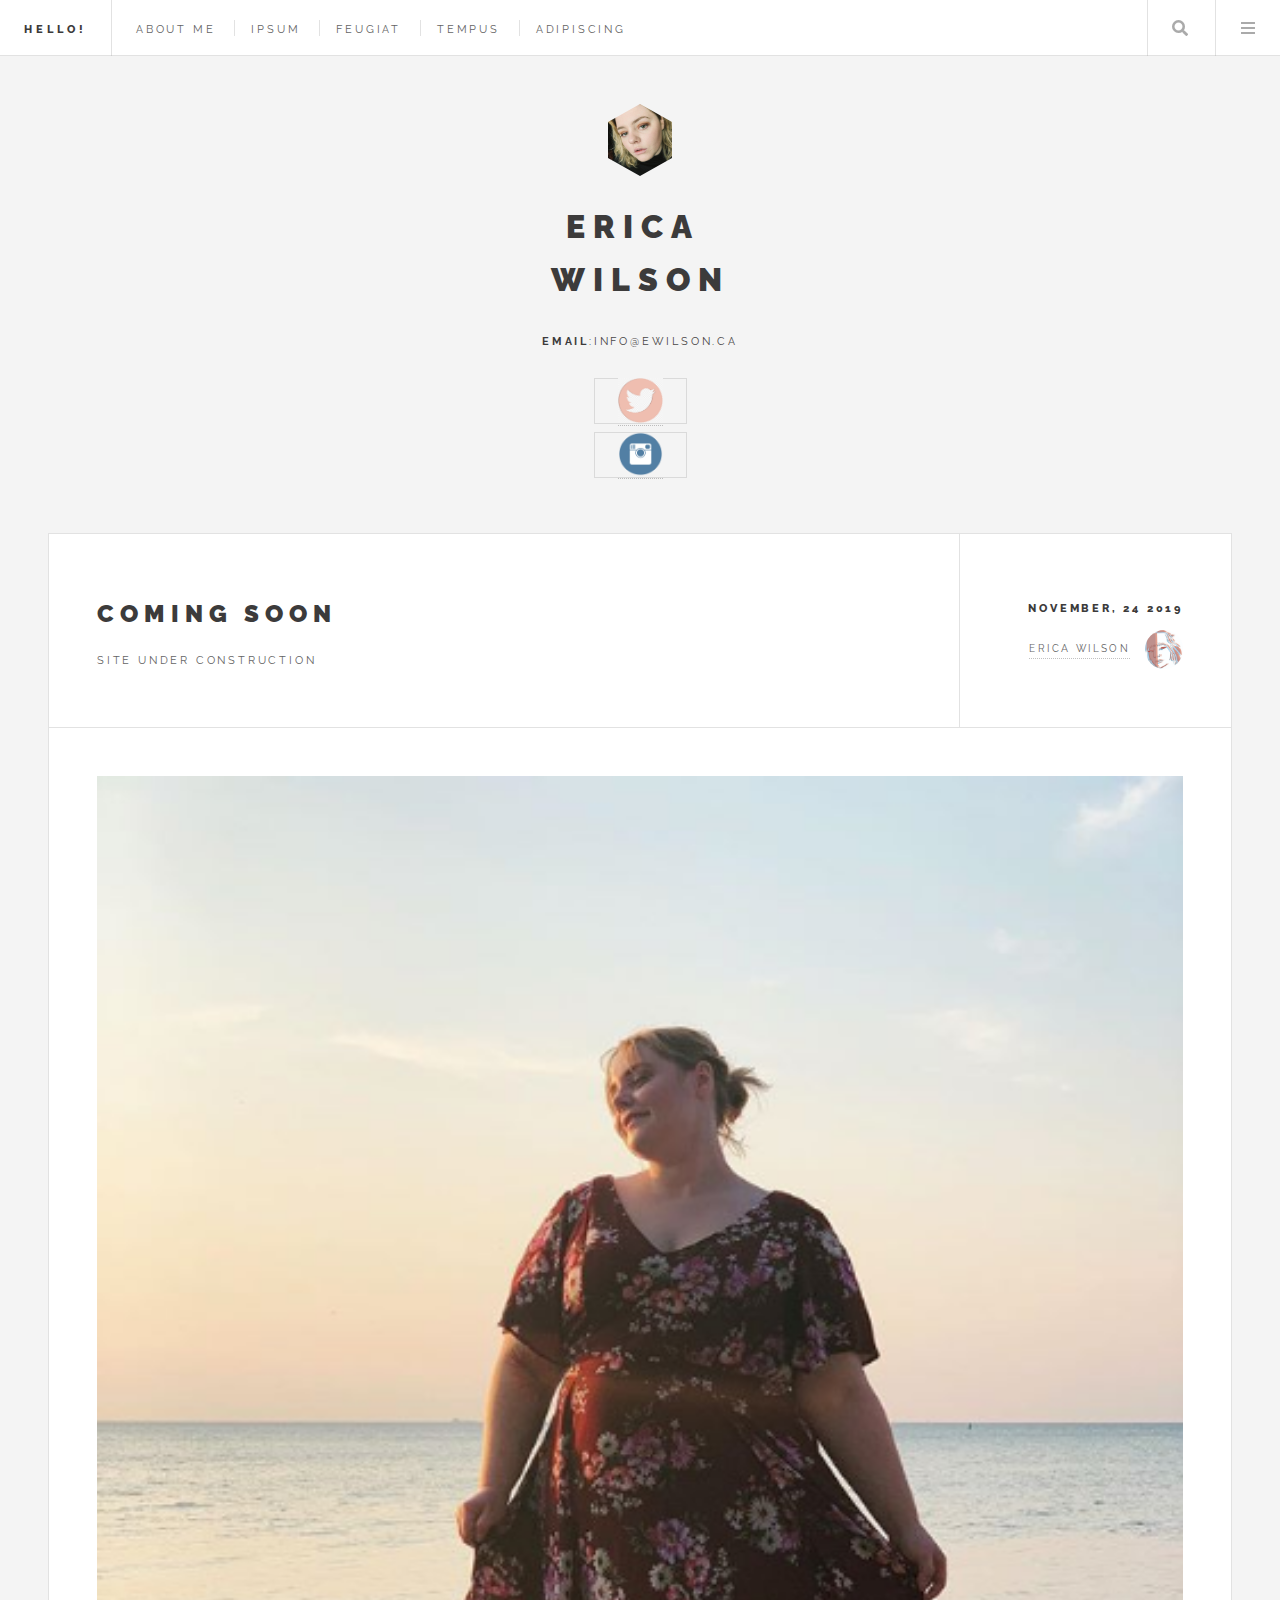
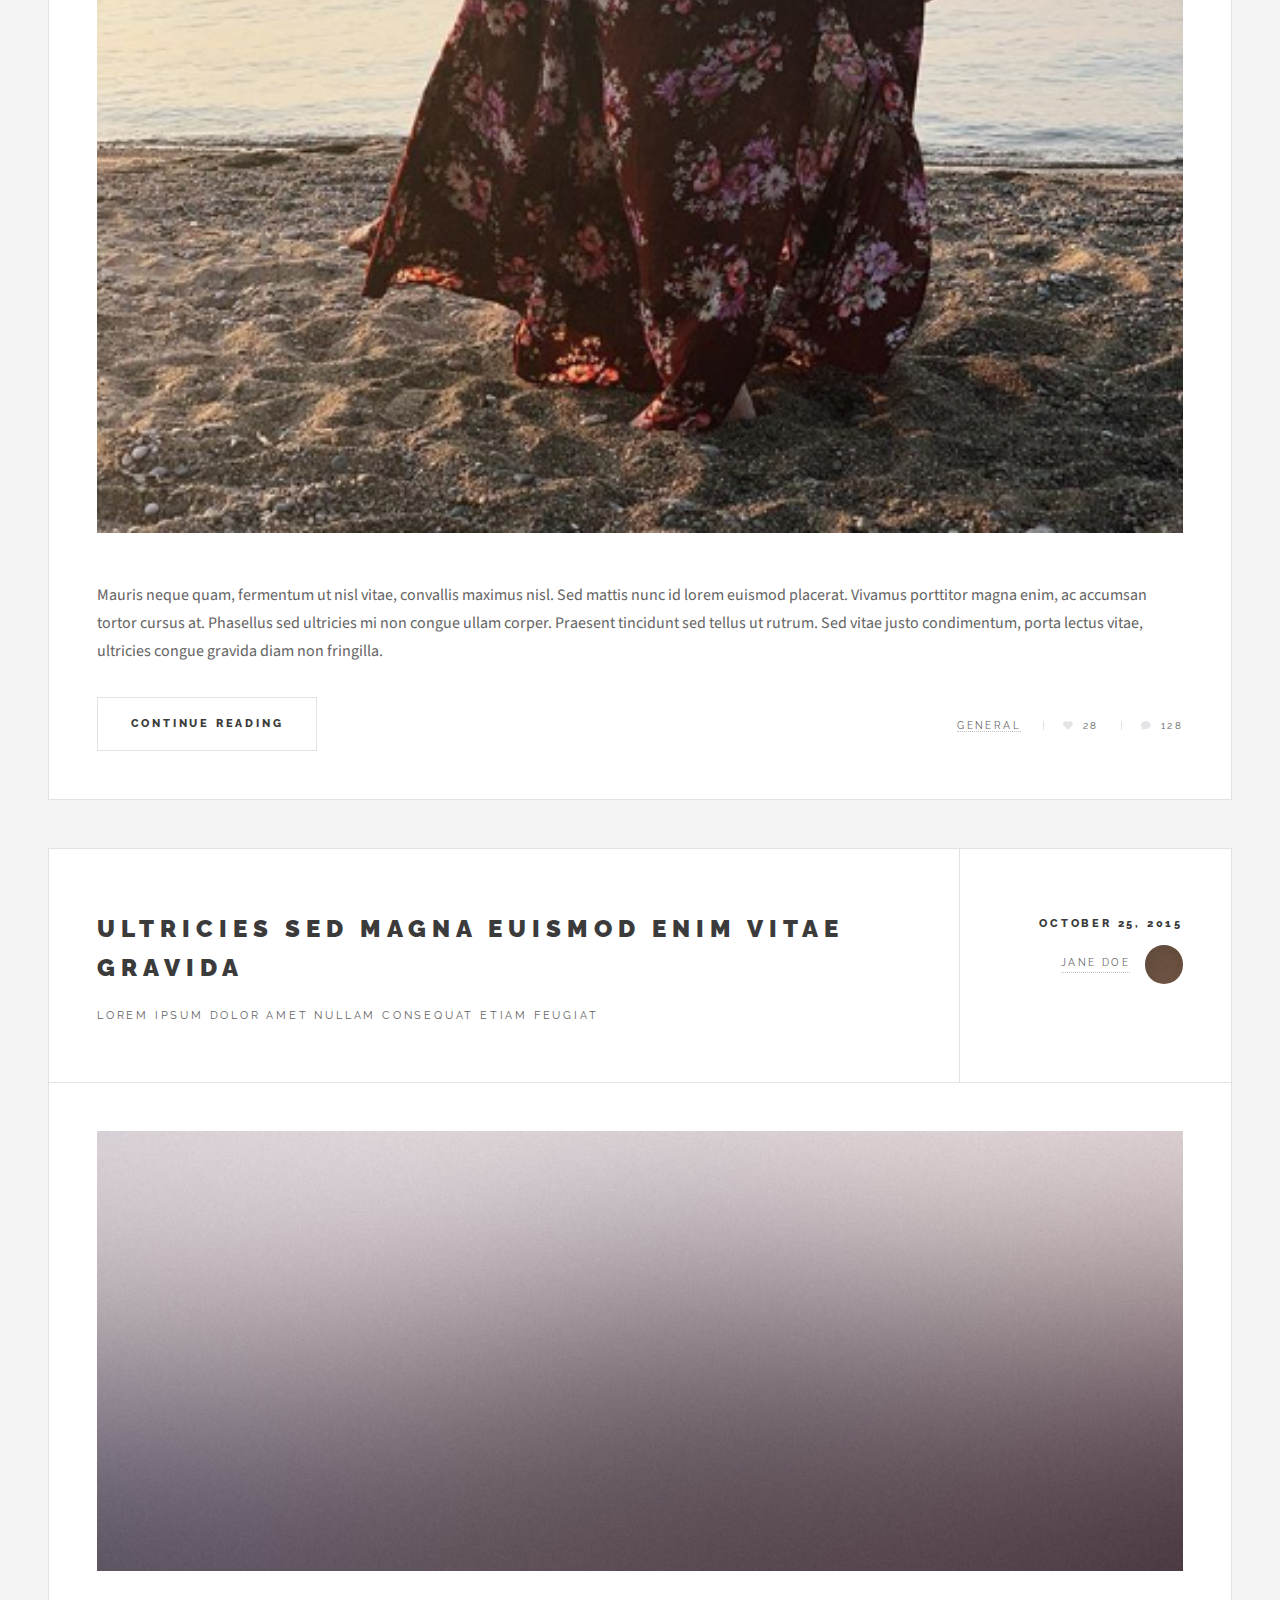
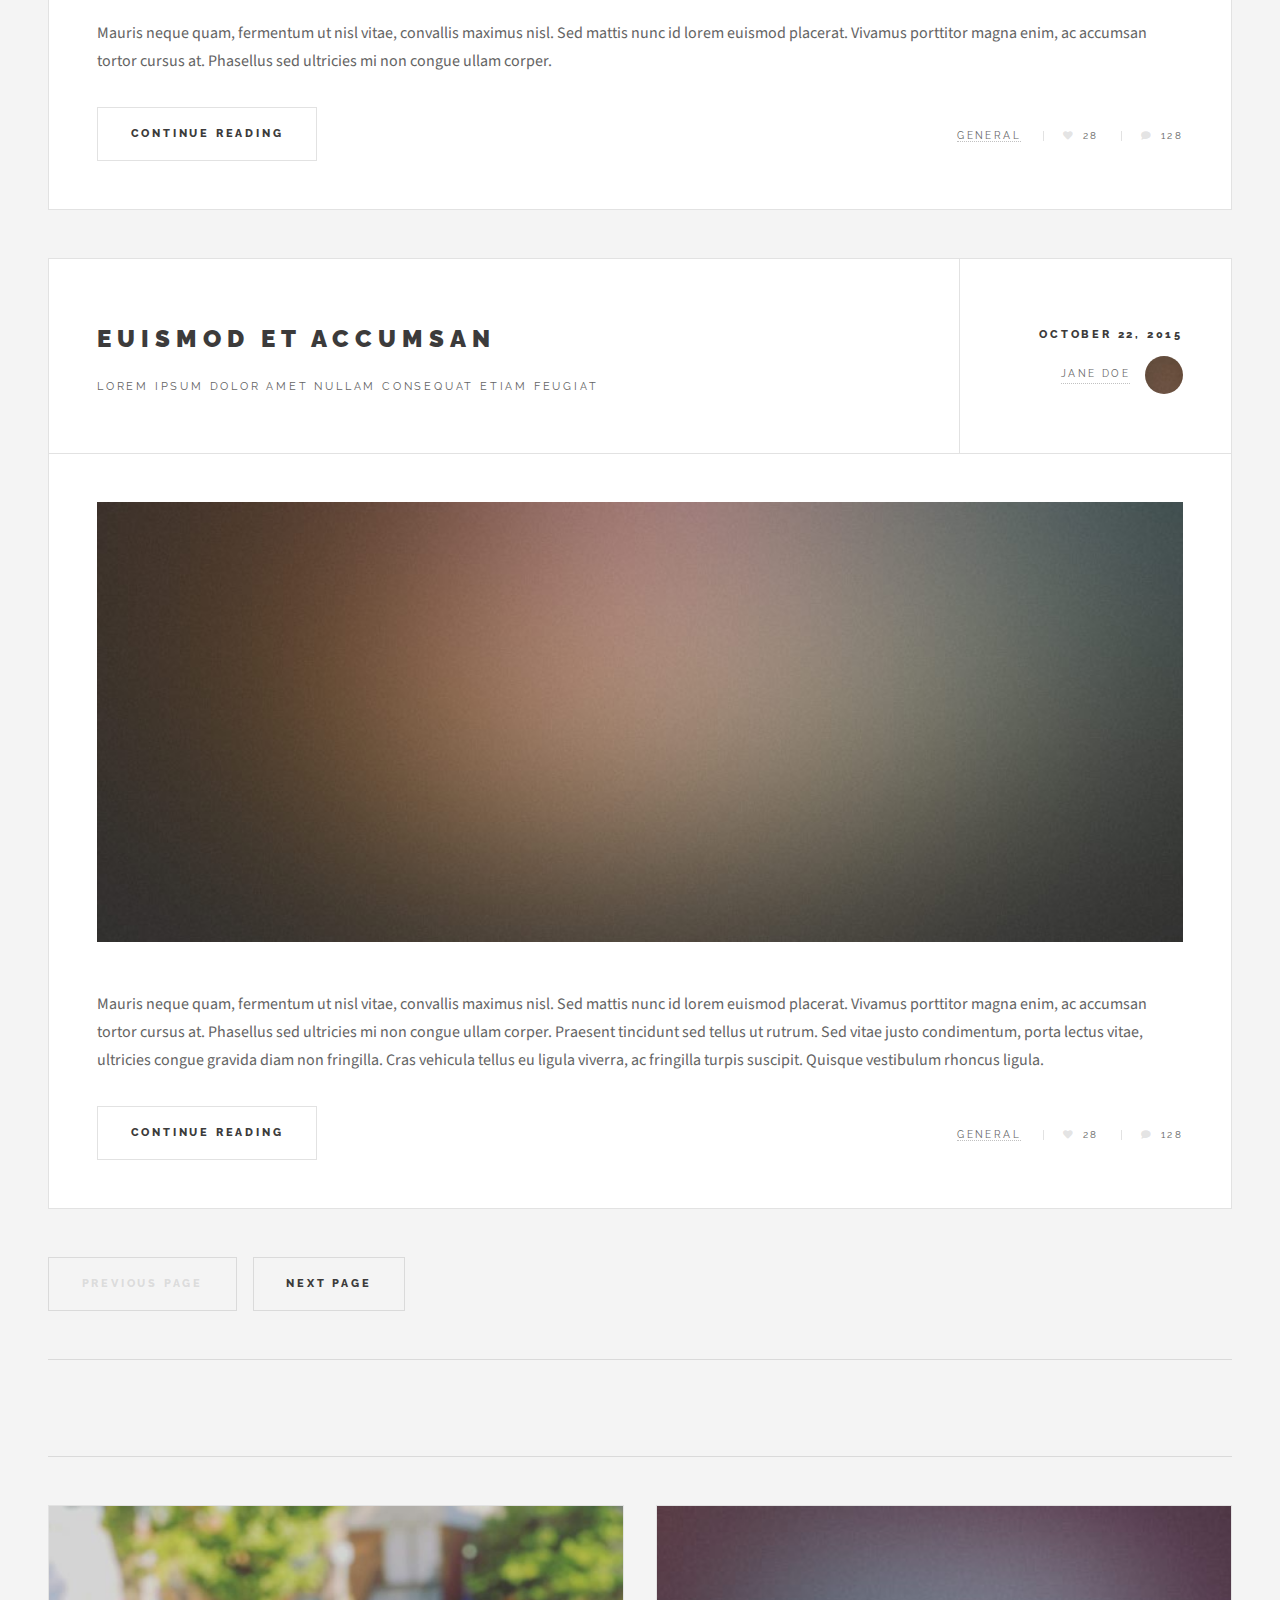
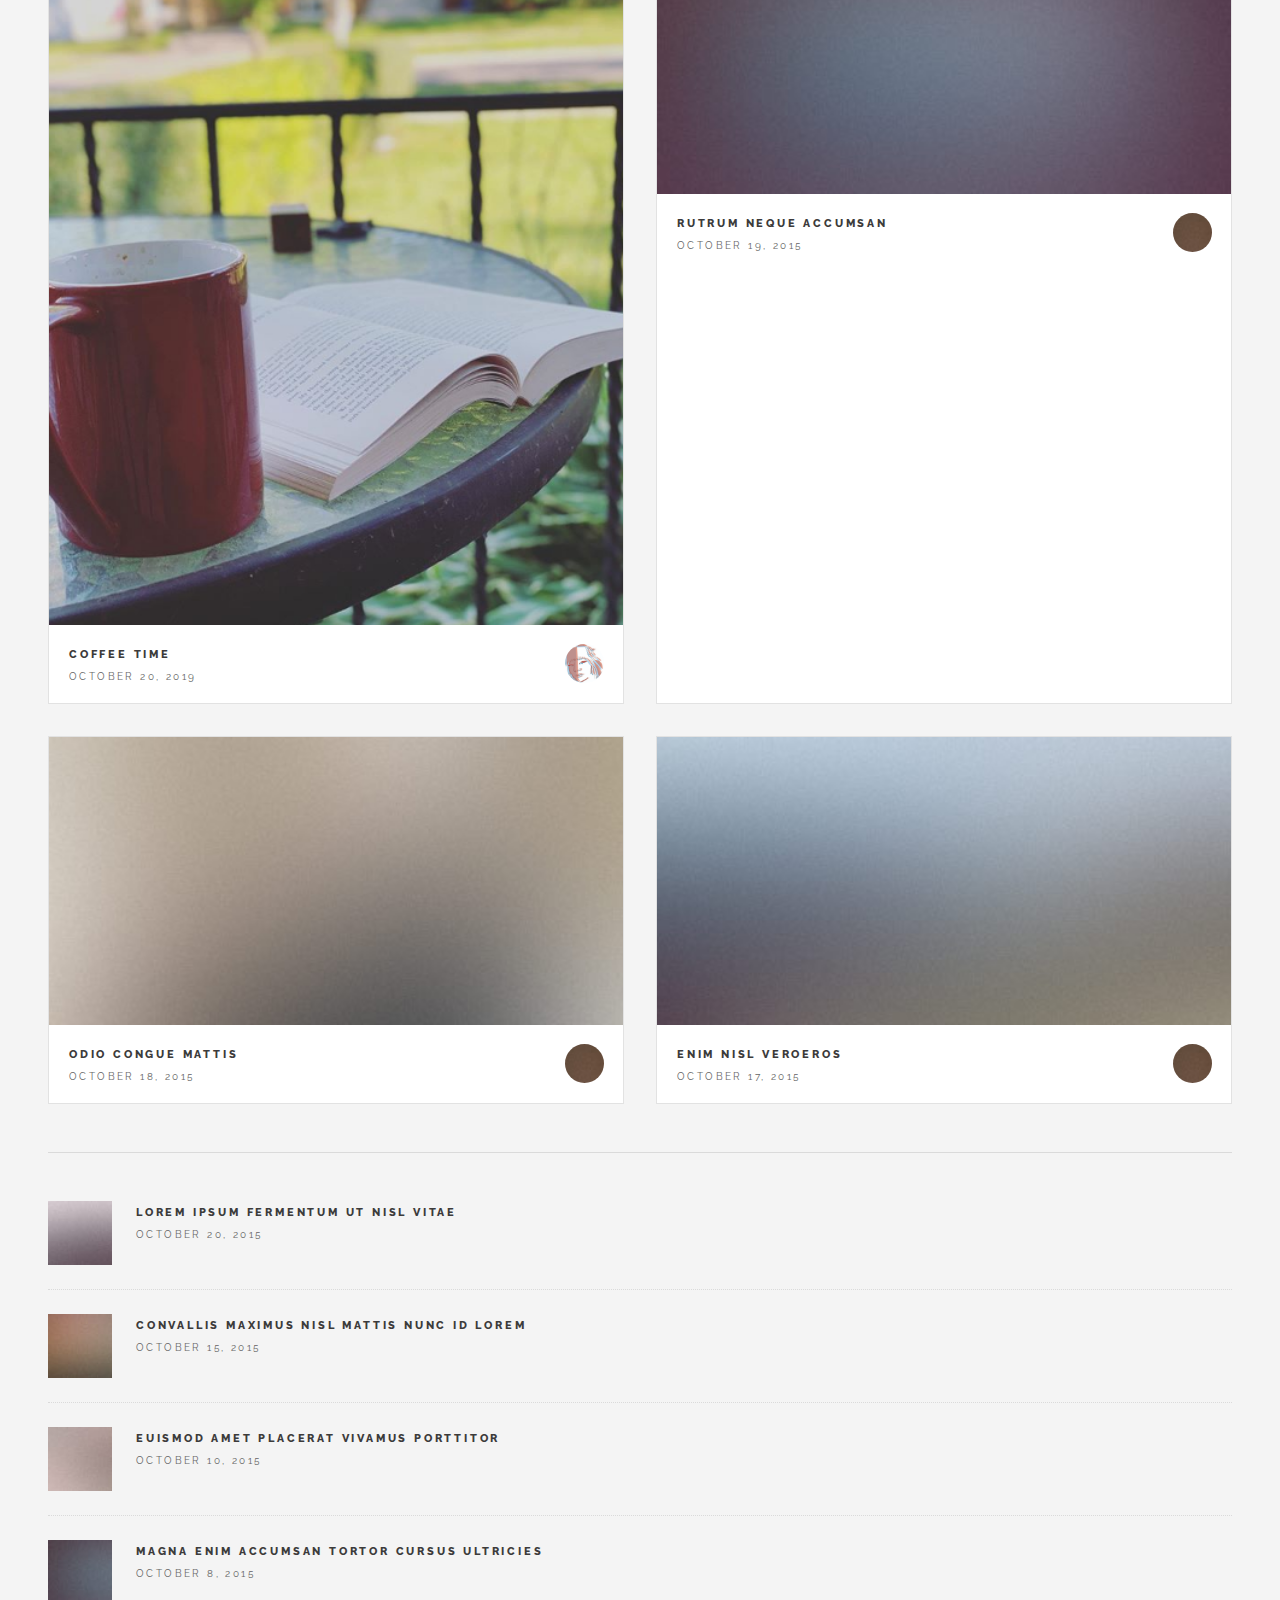
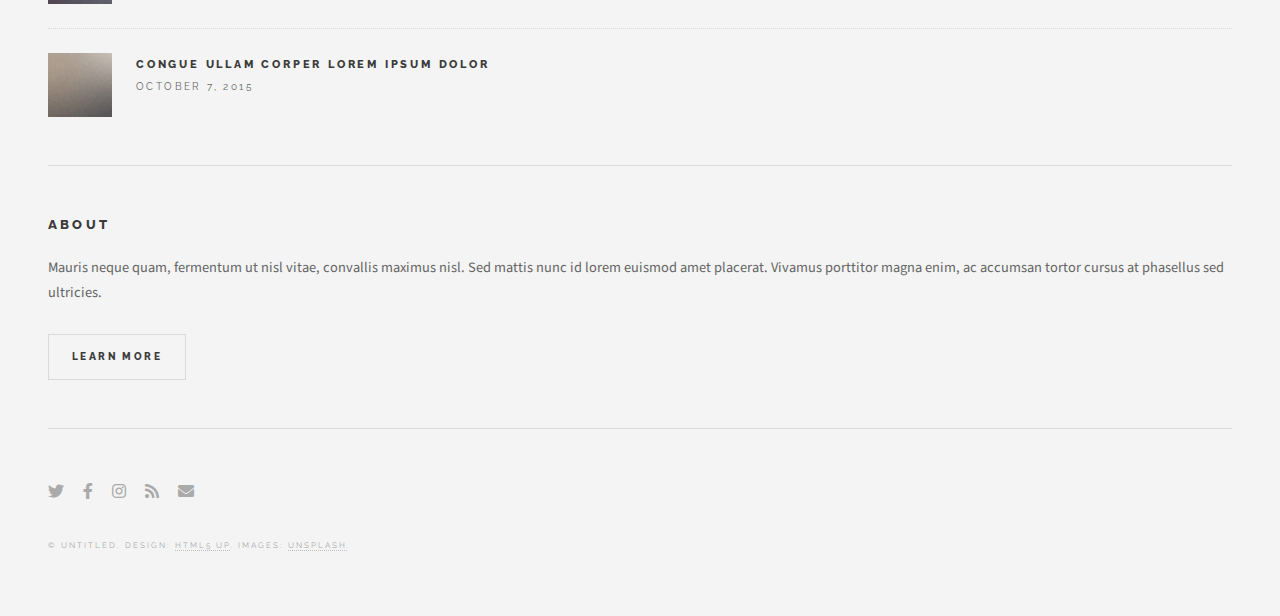
==== index.html @ a4041109 "newpage" ====
<!DOCTYPE HTML>
<!--
	Future Imperfect by HTML5 UP
	html5up.net | @ajlkn
	Free for personal and commercial use under the CCA 3.0 license (html5up.net/license)
-->
<html>
	<head>
		<title>Just a spooky nerd with a love of makeup</title>
		<meta charset="utf-8" />
		<meta name="viewport" content="width=device-width, initial-scale=1, user-scalable=no" />
		<link rel="stylesheet" href="assets/css/main.css" />
		<style type="text/css">
		h1,h2,h3,h4,h5,h6 {
    font-family: Raleway, Helvetica, sans-serif;
}
        </style>
    </head>
	<body class="is-preload">

		<!-- Wrapper -->
	<div id="wrapper">

				<!-- Header -->
			  <header id="header">
				<h1><a href="index.html">Hello!</a></h1>
						<nav class="links">
							<ul>
								<li><a href="About.html">About Me</a></li>
								<li><a href="#">Ipsum</a></li>
								<li><a href="#">Feugiat</a></li>
								<li><a href="#">Tempus</a></li>
								<li><a href="#">Adipiscing</a></li>
							</ul>
						</nav>
						<nav class="main">
							<ul>
								<li class="search">
									<a class="fa-search" href="#search">Search</a>
									<form id="search" method="get" action="#">
										<input type="text" name="query" placeholder="Search" />
									</form>
								</li>
								<li class="menu">
									<a class="fa-bars" href="#menu">Menu</a>
								</li>
							</ul>
						</nav>
	  </header>

				<!-- Menu -->
					<section id="menu">

						<!-- Search -->
							<section>
								<form class="search" method="get" action="#">
									<input type="text" name="query" placeholder="Search" />
								</form>
							</section>

						<!-- Links -->
							<section>
								<ul class="links">
									<li>
										<a href="#">
											<h3>Lorem ipsum</h3>
											<p>Feugiat tempus veroeros dolor</p>
										</a>
									</li>
									<li>
										<a href="#">
											<h3>Dolor sit amet</h3>
											<p>Sed vitae justo condimentum</p>
										</a>
									</li>
									<li>
										<a href="#">
											<h3>Feugiat veroeros</h3>
											<p>Phasellus sed ultricies mi congue</p>
										</a>
									</li>
									<li>
										<a href="#">
											<h3>Etiam sed consequat</h3>
											<p>Porta lectus amet ultricies</p>
										</a>
									</li>
								</ul>
							</section>

						<!-- Actions -->
							<section>
								<ul class="actions stacked">
									<li><a href="#" class="button large fit">Log In</a></li>
								</ul>
							</section>

					</section>

				<!-- Main -->
	  <div id="main">

						<!-- Post -->
							<article class="post">
								<header>
									<div class="title">
										<h2><a href="single.html">Coming Soon</a></h2>
										<p>Site under construction</p>
									</div>
									<div class="meta">
										<time class="published" datetime="2019-11-24">November, 24 2019</time>
										<a href="#" class="author"><span class="name">Erica Wilson</span><img src="images/3DMe.jpg" alt="" /></a>
									</div>
								</header>
								<a href="single.html" class="image featured"><img src="images/Annotation 2019-11-24 092145.png" alt="" /></a>
								<p>Mauris neque quam, fermentum ut nisl vitae, convallis maximus nisl. Sed mattis nunc id lorem euismod placerat. Vivamus porttitor magna enim, ac accumsan tortor cursus at. Phasellus sed ultricies mi non congue ullam corper. Praesent tincidunt sed tellus ut rutrum. Sed vitae justo condimentum, porta lectus vitae, ultricies congue gravida diam non fringilla.</p>
								<footer>
									<ul class="actions">
										<li><a href="Beach.html" class="button large">Continue Reading</a></li>
									</ul>
									<ul class="stats">
										<li><a href="#">General</a></li>
										<li><a href="#" class="icon solid fa-heart">28</a></li>
										<li><a href="#" class="icon solid fa-comment">128</a></li>
									</ul>
								</footer>
							</article>

						<!-- Post -->
							<article class="post">
								<header>
									<div class="title">
										<h2><a href="single.html">Ultricies sed magna euismod enim vitae gravida</a></h2>
										<p>Lorem ipsum dolor amet nullam consequat etiam feugiat</p>
									</div>
									<div class="meta">
										<time class="published" datetime="2015-10-25">October 25, 2015</time>
										<a href="#" class="author"><span class="name">Jane Doe</span><img src="images/avatar.jpg" alt="" /></a>
									</div>
								</header>
								<a href="single.html" class="image featured"><img src="images/pic02.jpg" alt="" /></a>
								<p>Mauris neque quam, fermentum ut nisl vitae, convallis maximus nisl. Sed mattis nunc id lorem euismod placerat. Vivamus porttitor magna enim, ac accumsan tortor cursus at. Phasellus sed ultricies mi non congue ullam corper.</p>
								<footer>
									<ul class="actions">
										<li><a href="single.html" class="button large">Continue Reading</a></li>
									</ul>
									<ul class="stats">
										<li><a href="#">General</a></li>
										<li><a href="#" class="icon solid fa-heart">28</a></li>
										<li><a href="#" class="icon solid fa-comment">128</a></li>
									</ul>
								</footer>
							</article>

						<!-- Post -->
							<article class="post">
								<header>
									<div class="title">
										<h2><a href="single.html">Euismod et accumsan</a></h2>
										<p>Lorem ipsum dolor amet nullam consequat etiam feugiat</p>
									</div>
									<div class="meta">
										<time class="published" datetime="2015-10-22">October 22, 2015</time>
										<a href="#" class="author"><span class="name">Jane Doe</span><img src="images/avatar.jpg" alt="" /></a>
									</div>
								</header>
								<a href="single.html" class="image featured"><img src="images/pic03.jpg" alt="" /></a>
								<p>Mauris neque quam, fermentum ut nisl vitae, convallis maximus nisl. Sed mattis nunc id lorem euismod placerat. Vivamus porttitor magna enim, ac accumsan tortor cursus at. Phasellus sed ultricies mi non congue ullam corper. Praesent tincidunt sed tellus ut rutrum. Sed vitae justo condimentum, porta lectus vitae, ultricies congue gravida diam non fringilla. Cras vehicula tellus eu ligula viverra, ac fringilla turpis suscipit. Quisque vestibulum rhoncus ligula.</p>
								<footer>
									<ul class="actions">
										<li><a href="single.html" class="button large">Continue Reading</a></li>
									</ul>
									<ul class="stats">
										<li><a href="#">General</a></li>
										<li><a href="#" class="icon solid fa-heart">28</a></li>
										<li><a href="#" class="icon solid fa-comment">128</a></li>
									</ul>
								</footer>
							</article>

						<!-- Post -->
						<!--
							<article class="post">
								<header>
									<div class="title">
										<h2><a href="#">Elements</a></h2>
										<p>Lorem ipsum dolor amet nullam consequat etiam feugiat</p>
									</div>
									<div class="meta">
										<time class="published" datetime="2015-10-18">October 18, 2015</time>
										<a href="#" class="author"><span class="name">Jane Doe</span><img src="images/avatar.jpg" alt="" /></a>
									</div>
								</header>

								<section>
									<h3>Text</h3>
									<p>This is <b>bold</b> and this is <strong>strong</strong>. This is <i>italic</i> and this is <em>emphasized</em>.
									This is <sup>superscript</sup> text and this is <sub>subscript</sub> text.
									This is <u>underlined</u> and this is code: <code>for (;;) { ... }</code>. Finally, <a href="#">this is a link</a>.</p>
									<hr />
									<p>Nunc lacinia ante nunc ac lobortis. Interdum adipiscing gravida odio porttitor sem non mi integer non faucibus ornare mi ut ante amet placerat aliquet. Volutpat eu sed ante lacinia sapien lorem accumsan varius montes viverra nibh in adipiscing blandit tempus accumsan.</p>
									<hr />
									<h2>Heading Level 2</h2>
									<h3>Heading Level 3</h3>
									<h4>Heading Level 4</h4>
									<hr />
									<h4>Blockquote</h4>
									<blockquote>Fringilla nisl. Donec accumsan interdum nisi, quis tincidunt felis sagittis eget tempus euismod. Vestibulum ante ipsum primis in faucibus vestibulum. Blandit adipiscing eu felis iaculis volutpat ac adipiscing accumsan faucibus. Vestibulum ante ipsum primis in faucibus lorem ipsum dolor sit amet nullam adipiscing eu felis.</blockquote>
									<h4>Preformatted</h4>
									<pre><code>i = 0;

while (!deck.isInOrder()) {
  print 'Iteration ' + i;
  deck.shuffle();
  i++;
}

print 'It took ' + i + ' iterations to sort the deck.';</code></pre>
								</section>

								<section>
									<h3>Lists</h3>
									<div class="row">
										<div class="col-6 col-12-medium">
											<h4>Unordered</h4>
											<ul>
												<li>Dolor pulvinar etiam.</li>
												<li>Sagittis adipiscing.</li>
												<li>Felis enim feugiat.</li>
											</ul>
											<h4>Alternate</h4>
											<ul class="alt">
												<li>Dolor pulvinar etiam.</li>
												<li>Sagittis adipiscing.</li>
												<li>Felis enim feugiat.</li>
											</ul>
										</div>
										<div class="col-6 col-12-medium">
											<h4>Ordered</h4>
											<ol>
												<li>Dolor pulvinar etiam.</li>
												<li>Etiam vel felis viverra.</li>
												<li>Felis enim feugiat.</li>
												<li>Dolor pulvinar etiam.</li>
												<li>Etiam vel felis lorem.</li>
												<li>Felis enim et feugiat.</li>
											</ol>
											<h4>Icons</h4>
											<ul class="icons">
												<li><a href="#" class="icon brands fa-twitter"><span class="label">Twitter</span></a></li>
												<li><a href="#" class="icon brands fa-facebook-f"><span class="label">Facebook</span></a></li>
												<li><a href="#" class="icon brands fa-instagram"><span class="label">Instagram</span></a></li>
												<li><a href="#" class="icon brands fa-github"><span class="label">Github</span></a></li>
											</ul>
										</div>
									</div>
									<h3>Actions</h3>
									<div class="row">
										<div class="col-6 col-12-medium">
											<ul class="actions">
												<li><a href="#" class="button">Default</a></li>
												<li><a href="#" class="button">Default</a></li>
												<li><a href="#" class="button">Default</a></li>
											</ul>
											<ul class="actions small">
												<li><a href="#" class="button small">Small</a></li>
												<li><a href="#" class="button small">Small</a></li>
												<li><a href="#" class="button small">Small</a></li>
											</ul>
											<ul class="actions stacked">
												<li><a href="#" class="button">Default</a></li>
												<li><a href="#" class="button">Default</a></li>
												<li><a href="#" class="button">Default</a></li>
											</ul>
											<ul class="actions stacked">
												<li><a href="#" class="button small">Small</a></li>
												<li><a href="#" class="button small">Small</a></li>
												<li><a href="#" class="button small">Small</a></li>
											</ul>
										</div>
										<div class="col-6 col-12-medium">
											<ul class="actions stacked">
												<li><a href="#" class="button fit">Default</a></li>
												<li><a href="#" class="button fit">Default</a></li>
											</ul>
											<ul class="actions stacked">
												<li><a href="#" class="button small fit">Small</a></li>
												<li><a href="#" class="button small fit">Small</a></li>
											</ul>
										</div>
									</div>
								</section>

								<section>
									<h3>Table</h3>
									<h4>Default</h4>
									<div class="table-wrapper">
										<table>
											<thead>
												<tr>
													<th>Name</th>
													<th>Description</th>
													<th>Price</th>
												</tr>
											</thead>
											<tbody>
												<tr>
													<td>Item One</td>
													<td>Ante turpis integer aliquet porttitor.</td>
													<td>29.99</td>
												</tr>
												<tr>
													<td>Item Two</td>
													<td>Vis ac commodo adipiscing arcu aliquet.</td>
													<td>19.99</td>
												</tr>
												<tr>
													<td>Item Three</td>
													<td> Morbi faucibus arcu accumsan lorem.</td>
													<td>29.99</td>
												</tr>
												<tr>
													<td>Item Four</td>
													<td>Vitae integer tempus condimentum.</td>
													<td>19.99</td>
												</tr>
												<tr>
													<td>Item Five</td>
													<td>Ante turpis integer aliquet porttitor.</td>
													<td>29.99</td>
												</tr>
											</tbody>
											<tfoot>
												<tr>
													<td colspan="2"></td>
													<td>100.00</td>
												</tr>
											</tfoot>
										</table>
									</div>

									<h4>Alternate</h4>
									<div class="table-wrapper">
										<table class="alt">
											<thead>
												<tr>
													<th>Name</th>
													<th>Description</th>
													<th>Price</th>
												</tr>
											</thead>
											<tbody>
												<tr>
													<td>Item One</td>
													<td>Ante turpis integer aliquet porttitor.</td>
													<td>29.99</td>
												</tr>
												<tr>
													<td>Item Two</td>
													<td>Vis ac commodo adipiscing arcu aliquet.</td>
													<td>19.99</td>
												</tr>
												<tr>
													<td>Item Three</td>
													<td> Morbi faucibus arcu accumsan lorem.</td>
													<td>29.99</td>
												</tr>
												<tr>
													<td>Item Four</td>
													<td>Vitae integer tempus condimentum.</td>
													<td>19.99</td>
												</tr>
												<tr>
													<td>Item Five</td>
													<td>Ante turpis integer aliquet porttitor.</td>
													<td>29.99</td>
												</tr>
											</tbody>
											<tfoot>
												<tr>
													<td colspan="2"></td>
													<td>100.00</td>
												</tr>
											</tfoot>
										</table>
									</div>
								</section>

								<section>
									<h3>Buttons</h3>
									<ul class="actions">
										<li><a href="#" class="button large">Large</a></li>
										<li><a href="#" class="button">Default</a></li>
										<li><a href="#" class="button small">Small</a></li>
									</ul>
									<ul class="actions fit">
										<li><a href="#" class="button fit">Fit</a></li>
										<li><a href="#" class="button fit">Fit</a></li>
										<li><a href="#" class="button fit">Fit</a></li>
									</ul>
									<ul class="actions fit small">
										<li><a href="#" class="button fit small">Fit + Small</a></li>
										<li><a href="#" class="button fit small">Fit + Small</a></li>
										<li><a href="#" class="button fit small">Fit + Small</a></li>
									</ul>
									<ul class="actions">
										<li><a href="#" class="button icon solid fa-download">Icon</a></li>
										<li><a href="#" class="button icon solid fa-upload">Icon</a></li>
										<li><a href="#" class="button icon solid fa-save">Icon</a></li>
									</ul>
									<ul class="actions">
										<li><span class="button disabled">Disabled</span></li>
										<li><span class="button disabled icon solid fa-download">Disabled</span></li>
									</ul>
								</section>

								<section>
									<h3>Form</h3>
									<form method="post" action="#">
										<div class="row gtr-uniform">
											<div class="col-6 col-12-xsmall">
												<input type="text" name="demo-name" id="demo-name" value="" placeholder="Name" />
											</div>
											<div class="col-6 col-12-xsmall">
												<input type="email" name="demo-email" id="demo-email" value="" placeholder="Email" />
											</div>
											<div class="col-12">
												<select name="demo-category" id="demo-category">
													<option value="">- Category -</option>
													<option value="1">Manufacturing</option>
													<option value="1">Shipping</option>
													<option value="1">Administration</option>
													<option value="1">Human Resources</option>
												</select>
											</div>
											<div class="col-4 col-12-small">
												<input type="radio" id="demo-priority-low" name="demo-priority" checked>
												<label for="demo-priority-low">Low</label>
											</div>
											<div class="col-4 col-12-small">
												<input type="radio" id="demo-priority-normal" name="demo-priority">
												<label for="demo-priority-normal">Normal</label>
											</div>
											<div class="col-4 col-12-small">
												<input type="radio" id="demo-priority-high" name="demo-priority">
												<label for="demo-priority-high">High</label>
											</div>
											<div class="col-6 col-12-small">
												<input type="checkbox" id="demo-copy" name="demo-copy">
												<label for="demo-copy">Email me a copy</label>
											</div>
											<div class="col-6 col-12-small">
												<input type="checkbox" id="demo-human" name="demo-human" checked>
												<label for="demo-human">Not a robot</label>
											</div>
											<div class="col-12">
												<textarea name="demo-message" id="demo-message" placeholder="Enter your message" rows="6"></textarea>
											</div>
											<div class="col-12">
												<ul class="actions">
													<li><input type="submit" value="Send Message" /></li>
													<li><input type="reset" value="Reset" /></li>
												</ul>
											</div>
										</div>
									</form>
								</section>

								<section>
									<h3>Image</h3>
									<h4>Fit</h4>
									<div class="box alt">
										<div class="row gtr-uniform">
											<div class="col-12"><span class="image fit"><img src="images/pic02.jpg" alt="" /></span></div>
											<div class="col-4"><span class="image fit"><img src="images/pic04.jpg" alt="" /></span></div>
											<div class="col-4"><span class="image fit"><img src="images/pic05.jpg" alt="" /></span></div>
											<div class="col-4"><span class="image fit"><img src="images/pic06.jpg" alt="" /></span></div>
											<div class="col-4"><span class="image fit"><img src="images/pic06.jpg" alt="" /></span></div>
											<div class="col-4"><span class="image fit"><img src="images/pic04.jpg" alt="" /></span></div>
											<div class="col-4"><span class="image fit"><img src="images/pic05.jpg" alt="" /></span></div>
											<div class="col-4"><span class="image fit"><img src="images/pic05.jpg" alt="" /></span></div>
											<div class="col-4"><span class="image fit"><img src="images/pic06.jpg" alt="" /></span></div>
											<div class="col-4"><span class="image fit"><img src="images/pic04.jpg" alt="" /></span></div>
										</div>
									</div>
									<h4>Left &amp; Right</h4>
									<p><span class="image left"><img src="images/pic07.jpg" alt="" /></span>Fringilla nisl. Donec accumsan interdum nisi, quis tincidunt felis sagittis eget. tempus euismod. Vestibulum ante ipsum primis in faucibus vestibulum. Blandit adipiscing eu felis iaculis volutpat ac adipiscing accumsan eu faucibus. Integer ac pellentesque praesent tincidunt felis sagittis eget. tempus euismod. Vestibulum ante ipsum primis in faucibus vestibulum. Blandit adipiscing eu felis iaculis volutpat ac adipiscing accumsan eu faucibus. Integer ac pellentesque praesent. Donec accumsan interdum nisi, quis tincidunt felis sagittis eget. tempus euismod. Vestibulum ante ipsum primis in faucibus vestibulum. Blandit adipiscing eu felis iaculis volutpat ac adipiscing accumsan eu faucibus. Integer ac pellentesque praesent tincidunt felis sagittis eget. tempus euismod. Vestibulum ante ipsum primis in faucibus vestibulum. Blandit adipiscing eu felis iaculis volutpat ac adipiscing accumsan eu faucibus. Integer ac pellentesque praesent. Blandit adipiscing eu felis iaculis volutpat ac adipiscing accumsan eu faucibus. Integer ac pellentesque praesent tincidunt felis sagittis eget. tempus euismod. Vestibulum ante ipsum primis in faucibus vestibulum. Blandit adipiscing eu felis iaculis volutpat ac adipiscing accumsan eu faucibus. Integer ac pellentesque praesent.</p>
									<p><span class="image right"><img src="images/pic04.jpg" alt="" /></span>Fringilla nisl. Donec accumsan interdum nisi, quis tincidunt felis sagittis eget. tempus euismod. Vestibulum ante ipsum primis in faucibus vestibulum. Blandit adipiscing eu felis iaculis volutpat ac adipiscing accumsan eu faucibus. Integer ac pellentesque praesent tincidunt felis sagittis eget. tempus euismod. Vestibulum ante ipsum primis in faucibus vestibulum. Blandit adipiscing eu felis iaculis volutpat ac adipiscing accumsan eu faucibus. Integer ac pellentesque praesent. Donec accumsan interdum nisi, quis tincidunt felis sagittis eget. tempus euismod. Vestibulum ante ipsum primis in faucibus vestibulum. Blandit adipiscing eu felis iaculis volutpat ac adipiscing accumsan eu faucibus. Integer ac pellentesque praesent tincidunt felis sagittis eget. tempus euismod. Vestibulum ante ipsum primis in faucibus vestibulum. Blandit adipiscing eu felis iaculis volutpat ac adipiscing accumsan eu faucibus. Integer ac pellentesque praesent. Blandit adipiscing eu felis iaculis volutpat ac adipiscing accumsan eu faucibus. Integer ac pellentesque praesent tincidunt felis sagittis eget. tempus euismod. Vestibulum ante ipsum primis in faucibus vestibulum. Blandit adipiscing eu felis iaculis volutpat ac adipiscing accumsan eu faucibus. Integer ac pellentesque praesent.</p>
								</section>

							</article>
						-->

						<!-- Pagination -->
							<ul class="actions pagination">
								<li><a href="" class="disabled button large previous">Previous Page</a></li>
								<li><a href="#" class="button large next">Next Page</a></li>
							</ul>

					</div>

				<!-- Sidebar -->

			  <section id="sidebar">

				  <!-- Intro -->
			    <section id="intro">
								<a href="#" class="logo"><img src="images/blonde.jpg" alt="" /></a>
							  <header>
							    <h2>Erica&nbsp; <br>
							      Wilson</h2>
							    <p><strong>Email</strong>:info@eWilson.ca </p>
							    <button><a href="https://twitter.com/pumpkinnice" target="_blank"><img src="images/327-3271275_transparent-twitter-logo-png-png-download-twitter-icon.jpg" alt="" width="45"></a></button>
</header>
				  <button><a href="https://www.instagram.com/alibasterd/" target="_blank"><img src="images/instagram-flat-icon-circle-image-400x400.png" width="45" height="44" alt=""/></a></button>
			    </section>
<p>
	  <!-- Mini Posts -->
      </p>
<section>
			  <div class="mini-posts">

									<!-- Mini Post -->
										<article class="mini-post">
											<header>
												<h3><a href="single.html">Coffee time</a></h3>
												<time class="published" datetime="2019-10-20">October 20, 2019</time>
												<a href="#" class="author"><img src="images/3DMe.jpg" alt="" /></a>
											</header>
											<a href="single.html" class="image"><img src="images/coffee.png" alt="" /></a>
										</article>

									<!-- Mini Post -->
										<article class="mini-post">
											<header>
												<h3><a href="single.html">Rutrum neque accumsan</a></h3>
												<time class="published" datetime="2015-10-19">October 19, 2015</time>
												<a href="#" class="author"><img src="images/avatar.jpg" alt="" /></a>
											</header>
											<a href="single.html" class="image"><img src="images/pic05.jpg" alt="" /></a>
										</article>

									<!-- Mini Post -->
										<article class="mini-post">
											<header>
												<h3><a href="single.html">Odio congue mattis</a></h3>
												<time class="published" datetime="2015-10-18">October 18, 2015</time>
												<a href="#" class="author"><img src="images/avatar.jpg" alt="" /></a>
											</header>
											<a href="single.html" class="image"><img src="images/pic06.jpg" alt="" /></a>
										</article>

									<!-- Mini Post -->
										<article class="mini-post">
											<header>
												<h3><a href="single.html">Enim nisl veroeros</a></h3>
												<time class="published" datetime="2015-10-17">October 17, 2015</time>
												<a href="#" class="author"><img src="images/avatar.jpg" alt="" /></a>
											</header>
											<a href="single.html" class="image"><img src="images/pic07.jpg" alt="" /></a>
										</article>

	  </div>
			    </section>

						<!-- Posts List -->
							<section>
								<ul class="posts">
									<li>
										<article>
											<header>
												<h3><a href="single.html">Lorem ipsum fermentum ut nisl vitae</a></h3>
												<time class="published" datetime="2015-10-20">October 20, 2015</time>
											</header>
											<a href="single.html" class="image"><img src="images/pic08.jpg" alt="" /></a>
										</article>
									</li>
									<li>
										<article>
											<header>
												<h3><a href="single.html">Convallis maximus nisl mattis nunc id lorem</a></h3>
												<time class="published" datetime="2015-10-15">October 15, 2015</time>
											</header>
											<a href="single.html" class="image"><img src="images/pic09.jpg" alt="" /></a>
										</article>
									</li>
									<li>
										<article>
											<header>
												<h3><a href="single.html">Euismod amet placerat vivamus porttitor</a></h3>
												<time class="published" datetime="2015-10-10">October 10, 2015</time>
											</header>
											<a href="single.html" class="image"><img src="images/pic10.jpg" alt="" /></a>
										</article>
									</li>
									<li>
										<article>
											<header>
												<h3><a href="single.html">Magna enim accumsan tortor cursus ultricies</a></h3>
												<time class="published" datetime="2015-10-08">October 8, 2015</time>
											</header>
											<a href="single.html" class="image"><img src="images/pic11.jpg" alt="" /></a>
										</article>
									</li>
									<li>
										<article>
											<header>
												<h3><a href="single.html">Congue ullam corper lorem ipsum dolor</a></h3>
												<time class="published" datetime="2015-10-06">October 7, 2015</time>
											</header>
											<a href="single.html" class="image"><img src="images/pic12.jpg" alt="" /></a>
										</article>
									</li>
								</ul>
							</section>

						<!-- About -->
							<section class="blurb">
								<h2>About</h2>
								<p>Mauris neque quam, fermentum ut nisl vitae, convallis maximus nisl. Sed mattis nunc id lorem euismod amet placerat. Vivamus porttitor magna enim, ac accumsan tortor cursus at phasellus sed ultricies.</p>
								<ul class="actions">
									<li><a href="#" class="button">Learn More</a></li>
								</ul>
							</section>

						<!-- Footer -->
							<section id="footer">
								<ul class="icons">
									<li><a href="#" class="icon brands fa-twitter"><span class="label">Twitter</span></a></li>
									<li><a href="#" class="icon brands fa-facebook-f"><span class="label">Facebook</span></a></li>
									<li><a href="#" class="icon brands fa-instagram"><span class="label">Instagram</span></a></li>
									<li><a href="#" class="icon solid fa-rss"><span class="label">RSS</span></a></li>
									<li><a href="#" class="icon solid fa-envelope"><span class="label">Email</span></a></li>
								</ul>
								<p class="copyright">&copy; Untitled. Design: <a href="http://html5up.net">HTML5 UP</a>. Images: <a href="http://unsplash.com">Unsplash</a>.</p>
							</section>

			  </section>

			</div>

		<!-- Scripts -->
			<script src="assets/js/jquery.min.js"></script>
			<script src="assets/js/browser.min.js"></script>
			<script src="assets/js/breakpoints.min.js"></script>
			<script src="assets/js/util.js"></script>
			<script src="assets/js/main.js"></script>

	</body>
</html>
---- assets/css/main.css ----
@import url(fontawesome-all.min.css);
@import url("https://fonts.googleapis.com/css?family=Source+Sans+Pro:400,700|Raleway:400,800,900");

/*
	Future Imperfect by HTML5 UP
	html5up.net | @ajlkn
	Free for personal and commercial use under the CCA 3.0 license (html5up.net/license)
*/

html, body, div, span, applet, object,
iframe, h1, h2, h3, h4, h5, h6, p, blockquote,
pre, a, abbr, acronym, address, big, cite,
code, del, dfn, em, img, ins, kbd, q, s, samp,
small, strike, strong, sub, sup, tt, var, b,
u, i, center, dl, dt, dd, ol, ul, li, fieldset,
form, label, legend, table, caption, tbody,
tfoot, thead, tr, th, td, article, aside,
canvas, details, embed, figure, figcaption,
footer, header, hgroup, menu, nav, output, ruby,
section, summary, time, mark, audio, video {
	margin: 0;
	padding: 0;
	border: 0;
	font-size: 100%;
	font: inherit;
	vertical-align: baseline;}

article, aside, details, figcaption, figure,
footer, header, hgroup, menu, nav, section {
	display: block;}

body {
	line-height: 1;
}

ol, ul {
	list-style: none;
}

blockquote, q {
	quotes: none;
}

	blockquote:before, blockquote:after, q:before, q:after {
		content: '';
		content: none;
	}

table {
	border-collapse: collapse;
	border-spacing: 0;
}

body {
	-webkit-text-size-adjust: none;
}

mark {
	background-color: transparent;
	color: inherit;
}

input::-moz-focus-inner {
	border: 0;
	padding: 0;
}

input, select, textarea {
	-moz-appearance: none;
	-webkit-appearance: none;
	-ms-appearance: none;
	appearance: none;
}

/* Basic */

	@-ms-viewport {
		width: device-width;
	}

	body {
		-ms-overflow-style: scrollbar;
	}

	@media screen and (max-width: 480px) {

		html, body {
			min-width: 320px;
		}
.img {
}


	}

	html {
		box-sizing: border-box;
	}

	*, *:before, *:after {
		box-sizing: inherit;
	}

	body {
		background: #f4f4f4;
	}

		body.is-preload *, body.is-preload *:before, body.is-preload *:after {
			-moz-animation: none !important;
			-webkit-animation: none !important;
			-ms-animation: none !important;
			animation: none !important;
			-moz-transition: none !important;
			-webkit-transition: none !important;
			-ms-transition: none !important;
			transition: none !important;
		}

/* Type */

	body, input, select, textarea {
		color: #646464;
		font-family: "Source Sans Pro", Helvetica, sans-serif;
		font-size: 14pt;
		font-weight: 400;
		line-height: 1.75;
	}

		@media screen and (max-width: 1680px) {

			body, input, select, textarea {
				font-size: 12pt;
			}

		}

		@media screen and (max-width: 1280px) {

			body, input, select, textarea {
				font-size: 12pt;
			}

		}

		@media screen and (max-width: 980px) {

			body, input, select, textarea {
				font-size: 12pt;
			}

		}

		@media screen and (max-width: 736px) {

			body, input, select, textarea {
				font-size: 12pt;
			}

		}

		@media screen and (max-width: 480px) {

			body, input, select, textarea {
				font-size: 12pt;
			}

		}

	a {
		-moz-transition: color 0.2s ease, border-bottom-color 0.2s ease;
		-webkit-transition: color 0.2s ease, border-bottom-color 0.2s ease;
		-ms-transition: color 0.2s ease, border-bottom-color 0.2s ease;
		transition: color 0.2s ease, border-bottom-color 0.2s ease;
		border-bottom: dotted 1px rgba(160, 160, 160, 0.65);
		color: inherit;
		text-decoration: none;
	}

		a:before {
			-moz-transition: color 0.2s ease;
			-webkit-transition: color 0.2s ease;
			-ms-transition: color 0.2s ease;
			transition: color 0.2s ease;
		}

		a:hover {
			border-bottom-color: transparent;
			color: #2ebaae !important;
		}

			a:hover:before {
				color: #2ebaae !important;
			}

	strong, b {
		color: #3c3b3b;
		font-weight: 700;
	}

	em, i {
		font-style: italic;
	}

	p {
		margin: 0 0 2em 0;
	}

	h1, h2, h3, h4, h5, h6 {
		color: #3c3b3b;
		font-family: "Raleway", Helvetica, sans-serif;
		font-weight: 800;
		letter-spacing: 0.25em;
		line-height: 1.65;
		margin: 0 0 1em 0;
		text-transform: uppercase;
	}

		h1 a, h2 a, h3 a, h4 a, h5 a, h6 a {
			color: inherit;
			border-bottom: 0;
		}

	h2 {
		font-size: 1.1em;
	}

	h3 {
		font-size: 0.9em;
	}

	h4 {
		font-size: 0.7em;
	}

	h5 {
		font-size: 0.7em;
	}

	h6 {
		font-size: 0.7em;
	}

	sub {
		font-size: 0.8em;
		position: relative;
		top: 0.5em;
	}

	sup {
		font-size: 0.8em;
		position: relative;
		top: -0.5em;
	}

	blockquote {
		border-left: solid 4px rgba(160, 160, 160, 0.3);
		font-style: italic;
		margin: 0 0 2em 0;
		padding: 0.5em 0 0.5em 2em;
	}

	code {
		background: rgba(160, 160, 160, 0.075);
		border: solid 1px rgba(160, 160, 160, 0.3);
		font-family: "Courier New", monospace;
		font-size: 0.9em;
		margin: 0 0.25em;
		padding: 0.25em 0.65em;
	}

	pre {
		-webkit-overflow-scrolling: touch;
		font-family: "Courier New", monospace;
		font-size: 0.9em;
		margin: 0 0 2em 0;
	}

		pre code {
			display: block;
			line-height: 1.75em;
			padding: 1em 1.5em;
			overflow-x: auto;
		}

	hr {
		border: 0;
		border-bottom: solid 1px rgba(160, 160, 160, 0.3);
		margin: 2em 0;
	}

		hr.major {
			margin: 3em 0;
		}

	.align-left {
		text-align: left;
	}

	.align-center {
		text-align: center;
	}

	.align-right {
		text-align: right;
	}

/* Row */

	.row {
		display: flex;
		flex-wrap: wrap;
		box-sizing: border-box;
		align-items: stretch;
	}

		.row > * {
			box-sizing: border-box;
		}

		.row.gtr-uniform > * > :last-child {
			margin-bottom: 0;
		}

		.row.aln-left {
			justify-content: flex-start;
		}

		.row.aln-center {
			justify-content: center;
		}

		.row.aln-right {
			justify-content: flex-end;
		}

		.row.aln-top {
			align-items: flex-start;
		}

		.row.aln-middle {
			align-items: center;
		}

		.row.aln-bottom {
			align-items: flex-end;
		}

		.row > .imp {
			order: -1;
		}

		.row > .col-1 {
			width: 8.33333%;
		}

		.row > .off-1 {
			margin-left: 8.33333%;
		}

		.row > .col-2 {
			width: 16.66667%;
		}

		.row > .off-2 {
			margin-left: 16.66667%;
		}

		.row > .col-3 {
			width: 25%;
		}

		.row > .off-3 {
			margin-left: 25%;
		}

		.row > .col-4 {
			width: 33.33333%;
		}

		.row > .off-4 {
			margin-left: 33.33333%;
		}

		.row > .col-5 {
			width: 41.66667%;
		}

		.row > .off-5 {
			margin-left: 41.66667%;
		}

		.row > .col-6 {
			width: 50%;
		}

		.row > .off-6 {
			margin-left: 50%;
		}

		.row > .col-7 {
			width: 58.33333%;
		}

		.row > .off-7 {
			margin-left: 58.33333%;
		}

		.row > .col-8 {
			width: 66.66667%;
		}

		.row > .off-8 {
			margin-left: 66.66667%;
		}

		.row > .col-9 {
			width: 75%;
		}

		.row > .off-9 {
			margin-left: 75%;
		}

		.row > .col-10 {
			width: 83.33333%;
		}

		.row > .off-10 {
			margin-left: 83.33333%;
		}

		.row > .col-11 {
			width: 91.66667%;
		}

		.row > .off-11 {
			margin-left: 91.66667%;
		}

		.row > .col-12 {
			width: 100%;
		}

		.row > .off-12 {
			margin-left: 100%;
		}

		.row.gtr-0 {
			margin-top: 0;
			margin-left: 0em;
		}

			.row.gtr-0 > * {
				padding: 0 0 0 0em;
			}

			.row.gtr-0.gtr-uniform {
				margin-top: 0em;
			}

				.row.gtr-0.gtr-uniform > * {
					padding-top: 0em;
				}

		.row.gtr-25 {
			margin-top: 0;
			margin-left: -0.25em;
		}

			.row.gtr-25 > * {
				padding: 0 0 0 0.25em;
			}

			.row.gtr-25.gtr-uniform {
				margin-top: -0.25em;
			}

				.row.gtr-25.gtr-uniform > * {
					padding-top: 0.25em;
				}

		.row.gtr-50 {
			margin-top: 0;
			margin-left: -0.5em;
		}

			.row.gtr-50 > * {
				padding: 0 0 0 0.5em;
			}

			.row.gtr-50.gtr-uniform {
				margin-top: -0.5em;
			}

				.row.gtr-50.gtr-uniform > * {
					padding-top: 0.5em;
				}

		.row {
			margin-top: 0;
			margin-left: -1em;
		}

			.row > * {
				padding: 0 0 0 1em;
			}

			.row.gtr-uniform {
				margin-top: -1em;
			}

				.row.gtr-uniform > * {
					padding-top: 1em;
				}

		.row.gtr-150 {
			margin-top: 0;
			margin-left: -1.5em;
		}

			.row.gtr-150 > * {
				padding: 0 0 0 1.5em;
			}

			.row.gtr-150.gtr-uniform {
				margin-top: -1.5em;
			}

				.row.gtr-150.gtr-uniform > * {
					padding-top: 1.5em;
				}

		.row.gtr-200 {
			margin-top: 0;
			margin-left: -2em;
		}

			.row.gtr-200 > * {
				padding: 0 0 0 2em;
			}

			.row.gtr-200.gtr-uniform {
				margin-top: -2em;
			}

				.row.gtr-200.gtr-uniform > * {
					padding-top: 2em;
				}

		@media screen and (max-width: 1680px) {

			.row {
				display: flex;
				flex-wrap: wrap;
				box-sizing: border-box;
				align-items: stretch;
			}

				.row > * {
					box-sizing: border-box;
				}

				.row.gtr-uniform > * > :last-child {
					margin-bottom: 0;
				}

				.row.aln-left {
					justify-content: flex-start;
				}

				.row.aln-center {
					justify-content: center;
				}

				.row.aln-right {
					justify-content: flex-end;
				}

				.row.aln-top {
					align-items: flex-start;
				}

				.row.aln-middle {
					align-items: center;
				}

				.row.aln-bottom {
					align-items: flex-end;
				}

				.row > .imp-xlarge {
					order: -1;
				}

				.row > .col-1-xlarge {
					width: 8.33333%;
				}

				.row > .off-1-xlarge {
					margin-left: 8.33333%;
				}

				.row > .col-2-xlarge {
					width: 16.66667%;
				}

				.row > .off-2-xlarge {
					margin-left: 16.66667%;
				}

				.row > .col-3-xlarge {
					width: 25%;
				}

				.row > .off-3-xlarge {
					margin-left: 25%;
				}

				.row > .col-4-xlarge {
					width: 33.33333%;
				}

				.row > .off-4-xlarge {
					margin-left: 33.33333%;
				}

				.row > .col-5-xlarge {
					width: 41.66667%;
				}

				.row > .off-5-xlarge {
					margin-left: 41.66667%;
				}

				.row > .col-6-xlarge {
					width: 50%;
				}

				.row > .off-6-xlarge {
					margin-left: 50%;
				}

				.row > .col-7-xlarge {
					width: 58.33333%;
				}

				.row > .off-7-xlarge {
					margin-left: 58.33333%;
				}

				.row > .col-8-xlarge {
					width: 66.66667%;
				}

				.row > .off-8-xlarge {
					margin-left: 66.66667%;
				}

				.row > .col-9-xlarge {
					width: 75%;
				}

				.row > .off-9-xlarge {
					margin-left: 75%;
				}

				.row > .col-10-xlarge {
					width: 83.33333%;
				}

				.row > .off-10-xlarge {
					margin-left: 83.33333%;
				}

				.row > .col-11-xlarge {
					width: 91.66667%;
				}

				.row > .off-11-xlarge {
					margin-left: 91.66667%;
				}

				.row > .col-12-xlarge {
					width: 100%;
				}

				.row > .off-12-xlarge {
					margin-left: 100%;
				}

				.row.gtr-0 {
					margin-top: 0;
					margin-left: 0em;
				}

					.row.gtr-0 > * {
						padding: 0 0 0 0em;
					}

					.row.gtr-0.gtr-uniform {
						margin-top: 0em;
					}

						.row.gtr-0.gtr-uniform > * {
							padding-top: 0em;
						}

				.row.gtr-25 {
					margin-top: 0;
					margin-left: -0.25em;
				}

					.row.gtr-25 > * {
						padding: 0 0 0 0.25em;
					}

					.row.gtr-25.gtr-uniform {
						margin-top: -0.25em;
					}

						.row.gtr-25.gtr-uniform > * {
							padding-top: 0.25em;
						}

				.row.gtr-50 {
					margin-top: 0;
					margin-left: -0.5em;
				}

					.row.gtr-50 > * {
						padding: 0 0 0 0.5em;
					}

					.row.gtr-50.gtr-uniform {
						margin-top: -0.5em;
					}

						.row.gtr-50.gtr-uniform > * {
							padding-top: 0.5em;
						}

				.row {
					margin-top: 0;
					margin-left: -1em;
				}

					.row > * {
						padding: 0 0 0 1em;
					}

					.row.gtr-uniform {
						margin-top: -1em;
					}

						.row.gtr-uniform > * {
							padding-top: 1em;
						}

				.row.gtr-150 {
					margin-top: 0;
					margin-left: -1.5em;
				}

					.row.gtr-150 > * {
						padding: 0 0 0 1.5em;
					}

					.row.gtr-150.gtr-uniform {
						margin-top: -1.5em;
					}

						.row.gtr-150.gtr-uniform > * {
							padding-top: 1.5em;
						}

				.row.gtr-200 {
					margin-top: 0;
					margin-left: -2em;
				}

					.row.gtr-200 > * {
						padding: 0 0 0 2em;
					}

					.row.gtr-200.gtr-uniform {
						margin-top: -2em;
					}

						.row.gtr-200.gtr-uniform > * {
							padding-top: 2em;
						}

		}

		@media screen and (max-width: 1280px) {

			.row {
				display: flex;
				flex-wrap: wrap;
				box-sizing: border-box;
				align-items: stretch;
			}

				.row > * {
					box-sizing: border-box;
				}

				.row.gtr-uniform > * > :last-child {
					margin-bottom: 0;
				}

				.row.aln-left {
					justify-content: flex-start;
				}

				.row.aln-center {
					justify-content: center;
				}

				.row.aln-right {
					justify-content: flex-end;
				}

				.row.aln-top {
					align-items: flex-start;
				}

				.row.aln-middle {
					align-items: center;
				}

				.row.aln-bottom {
					align-items: flex-end;
				}

				.row > .imp-large {
					order: -1;
				}

				.row > .col-1-large {
					width: 8.33333%;
				}

				.row > .off-1-large {
					margin-left: 8.33333%;
				}

				.row > .col-2-large {
					width: 16.66667%;
				}

				.row > .off-2-large {
					margin-left: 16.66667%;
				}

				.row > .col-3-large {
					width: 25%;
				}

				.row > .off-3-large {
					margin-left: 25%;
				}

				.row > .col-4-large {
					width: 33.33333%;
				}

				.row > .off-4-large {
					margin-left: 33.33333%;
				}

				.row > .col-5-large {
					width: 41.66667%;
				}

				.row > .off-5-large {
					margin-left: 41.66667%;
				}

				.row > .col-6-large {
					width: 50%;
				}

				.row > .off-6-large {
					margin-left: 50%;
				}

				.row > .col-7-large {
					width: 58.33333%;
				}

				.row > .off-7-large {
					margin-left: 58.33333%;
				}

				.row > .col-8-large {
					width: 66.66667%;
				}

				.row > .off-8-large {
					margin-left: 66.66667%;
				}

				.row > .col-9-large {
					width: 75%;
				}

				.row > .off-9-large {
					margin-left: 75%;
				}

				.row > .col-10-large {
					width: 83.33333%;
				}

				.row > .off-10-large {
					margin-left: 83.33333%;
				}

				.row > .col-11-large {
					width: 91.66667%;
				}

				.row > .off-11-large {
					margin-left: 91.66667%;
				}

				.row > .col-12-large {
					width: 100%;
				}

				.row > .off-12-large {
					margin-left: 100%;
				}

				.row.gtr-0 {
					margin-top: 0;
					margin-left: 0em;
				}

					.row.gtr-0 > * {
						padding: 0 0 0 0em;
					}

					.row.gtr-0.gtr-uniform {
						margin-top: 0em;
					}

						.row.gtr-0.gtr-uniform > * {
							padding-top: 0em;
						}

				.row.gtr-25 {
					margin-top: 0;
					margin-left: -0.25em;
				}

					.row.gtr-25 > * {
						padding: 0 0 0 0.25em;
					}

					.row.gtr-25.gtr-uniform {
						margin-top: -0.25em;
					}

						.row.gtr-25.gtr-uniform > * {
							padding-top: 0.25em;
						}

				.row.gtr-50 {
					margin-top: 0;
					margin-left: -0.5em;
				}

					.row.gtr-50 > * {
						padding: 0 0 0 0.5em;
					}

					.row.gtr-50.gtr-uniform {
						margin-top: -0.5em;
					}

						.row.gtr-50.gtr-uniform > * {
							padding-top: 0.5em;
						}

				.row {
					margin-top: 0;
					margin-left: -1em;
				}

					.row > * {
						padding: 0 0 0 1em;
					}

					.row.gtr-uniform {
						margin-top: -1em;
					}

						.row.gtr-uniform > * {
							padding-top: 1em;
						}

				.row.gtr-150 {
					margin-top: 0;
					margin-left: -1.5em;
				}

					.row.gtr-150 > * {
						padding: 0 0 0 1.5em;
					}

					.row.gtr-150.gtr-uniform {
						margin-top: -1.5em;
					}

						.row.gtr-150.gtr-uniform > * {
							padding-top: 1.5em;
						}

				.row.gtr-200 {
					margin-top: 0;
					margin-left: -2em;
				}

					.row.gtr-200 > * {
						padding: 0 0 0 2em;
					}

					.row.gtr-200.gtr-uniform {
						margin-top: -2em;
					}

						.row.gtr-200.gtr-uniform > * {
							padding-top: 2em;
						}

		}

		@media screen and (max-width: 980px) {

			.row {
				display: flex;
				flex-wrap: wrap;
				box-sizing: border-box;
				align-items: stretch;
			}

				.row > * {
					box-sizing: border-box;
				}

				.row.gtr-uniform > * > :last-child {
					margin-bottom: 0;
				}

				.row.aln-left {
					justify-content: flex-start;
				}

				.row.aln-center {
					justify-content: center;
				}

				.row.aln-right {
					justify-content: flex-end;
				}

				.row.aln-top {
					align-items: flex-start;
				}

				.row.aln-middle {
					align-items: center;
				}

				.row.aln-bottom {
					align-items: flex-end;
				}

				.row > .imp-medium {
					order: -1;
				}

				.row > .col-1-medium {
					width: 8.33333%;
				}

				.row > .off-1-medium {
					margin-left: 8.33333%;
				}

				.row > .col-2-medium {
					width: 16.66667%;
				}

				.row > .off-2-medium {
					margin-left: 16.66667%;
				}

				.row > .col-3-medium {
					width: 25%;
				}

				.row > .off-3-medium {
					margin-left: 25%;
				}

				.row > .col-4-medium {
					width: 33.33333%;
				}

				.row > .off-4-medium {
					margin-left: 33.33333%;
				}

				.row > .col-5-medium {
					width: 41.66667%;
				}

				.row > .off-5-medium {
					margin-left: 41.66667%;
				}

				.row > .col-6-medium {
					width: 50%;
				}

				.row > .off-6-medium {
					margin-left: 50%;
				}

				.row > .col-7-medium {
					width: 58.33333%;
				}

				.row > .off-7-medium {
					margin-left: 58.33333%;
				}

				.row > .col-8-medium {
					width: 66.66667%;
				}

				.row > .off-8-medium {
					margin-left: 66.66667%;
				}

				.row > .col-9-medium {
					width: 75%;
				}

				.row > .off-9-medium {
					margin-left: 75%;
				}

				.row > .col-10-medium {
					width: 83.33333%;
				}

				.row > .off-10-medium {
					margin-left: 83.33333%;
				}

				.row > .col-11-medium {
					width: 91.66667%;
				}

				.row > .off-11-medium {
					margin-left: 91.66667%;
				}

				.row > .col-12-medium {
					width: 100%;
				}

				.row > .off-12-medium {
					margin-left: 100%;
				}

				.row.gtr-0 {
					margin-top: 0;
					margin-left: 0em;
				}

					.row.gtr-0 > * {
						padding: 0 0 0 0em;
					}

					.row.gtr-0.gtr-uniform {
						margin-top: 0em;
					}

						.row.gtr-0.gtr-uniform > * {
							padding-top: 0em;
						}

				.row.gtr-25 {
					margin-top: 0;
					margin-left: -0.25em;
				}

					.row.gtr-25 > * {
						padding: 0 0 0 0.25em;
					}

					.row.gtr-25.gtr-uniform {
						margin-top: -0.25em;
					}

						.row.gtr-25.gtr-uniform > * {
							padding-top: 0.25em;
						}

				.row.gtr-50 {
					margin-top: 0;
					margin-left: -0.5em;
				}

					.row.gtr-50 > * {
						padding: 0 0 0 0.5em;
					}

					.row.gtr-50.gtr-uniform {
						margin-top: -0.5em;
					}

						.row.gtr-50.gtr-uniform > * {
							padding-top: 0.5em;
						}

				.row {
					margin-top: 0;
					margin-left: -1em;
				}

					.row > * {
						padding: 0 0 0 1em;
					}

					.row.gtr-uniform {
						margin-top: -1em;
					}

						.row.gtr-uniform > * {
							padding-top: 1em;
						}

				.row.gtr-150 {
					margin-top: 0;
					margin-left: -1.5em;
				}

					.row.gtr-150 > * {
						padding: 0 0 0 1.5em;
					}

					.row.gtr-150.gtr-uniform {
						margin-top: -1.5em;
					}

						.row.gtr-150.gtr-uniform > * {
							padding-top: 1.5em;
						}

				.row.gtr-200 {
					margin-top: 0;
					margin-left: -2em;
				}

					.row.gtr-200 > * {
						padding: 0 0 0 2em;
					}

					.row.gtr-200.gtr-uniform {
						margin-top: -2em;
					}

						.row.gtr-200.gtr-uniform > * {
							padding-top: 2em;
						}

		}

		@media screen and (max-width: 736px) {

			.row {
				display: flex;
				flex-wrap: wrap;
				box-sizing: border-box;
				align-items: stretch;
			}

				.row > * {
					box-sizing: border-box;
				}

				.row.gtr-uniform > * > :last-child {
					margin-bottom: 0;
				}

				.row.aln-left {
					justify-content: flex-start;
				}

				.row.aln-center {
					justify-content: center;
				}

				.row.aln-right {
					justify-content: flex-end;
				}

				.row.aln-top {
					align-items: flex-start;
				}

				.row.aln-middle {
					align-items: center;
				}

				.row.aln-bottom {
					align-items: flex-end;
				}

				.row > .imp-small {
					order: -1;
				}

				.row > .col-1-small {
					width: 8.33333%;
				}

				.row > .off-1-small {
					margin-left: 8.33333%;
				}

				.row > .col-2-small {
					width: 16.66667%;
				}

				.row > .off-2-small {
					margin-left: 16.66667%;
				}

				.row > .col-3-small {
					width: 25%;
				}

				.row > .off-3-small {
					margin-left: 25%;
				}

				.row > .col-4-small {
					width: 33.33333%;
				}

				.row > .off-4-small {
					margin-left: 33.33333%;
				}

				.row > .col-5-small {
					width: 41.66667%;
				}

				.row > .off-5-small {
					margin-left: 41.66667%;
				}

				.row > .col-6-small {
					width: 50%;
				}

				.row > .off-6-small {
					margin-left: 50%;
				}

				.row > .col-7-small {
					width: 58.33333%;
				}

				.row > .off-7-small {
					margin-left: 58.33333%;
				}

				.row > .col-8-small {
					width: 66.66667%;
				}

				.row > .off-8-small {
					margin-left: 66.66667%;
				}

				.row > .col-9-small {
					width: 75%;
				}

				.row > .off-9-small {
					margin-left: 75%;
				}

				.row > .col-10-small {
					width: 83.33333%;
				}

				.row > .off-10-small {
					margin-left: 83.33333%;
				}

				.row > .col-11-small {
					width: 91.66667%;
				}

				.row > .off-11-small {
					margin-left: 91.66667%;
				}

				.row > .col-12-small {
					width: 100%;
				}

				.row > .off-12-small {
					margin-left: 100%;
				}

				.row.gtr-0 {
					margin-top: 0;
					margin-left: 0em;
				}

					.row.gtr-0 > * {
						padding: 0 0 0 0em;
					}

					.row.gtr-0.gtr-uniform {
						margin-top: 0em;
					}

						.row.gtr-0.gtr-uniform > * {
							padding-top: 0em;
						}

				.row.gtr-25 {
					margin-top: 0;
					margin-left: -0.25em;
				}

					.row.gtr-25 > * {
						padding: 0 0 0 0.25em;
					}

					.row.gtr-25.gtr-uniform {
						margin-top: -0.25em;
					}

						.row.gtr-25.gtr-uniform > * {
							padding-top: 0.25em;
						}

				.row.gtr-50 {
					margin-top: 0;
					margin-left: -0.5em;
				}

					.row.gtr-50 > * {
						padding: 0 0 0 0.5em;
					}

					.row.gtr-50.gtr-uniform {
						margin-top: -0.5em;
					}

						.row.gtr-50.gtr-uniform > * {
							padding-top: 0.5em;
						}

				.row {
					margin-top: 0;
					margin-left: -1em;
				}

					.row > * {
						padding: 0 0 0 1em;
					}

					.row.gtr-uniform {
						margin-top: -1em;
					}

						.row.gtr-uniform > * {
							padding-top: 1em;
						}

				.row.gtr-150 {
					margin-top: 0;
					margin-left: -1.5em;
				}

					.row.gtr-150 > * {
						padding: 0 0 0 1.5em;
					}

					.row.gtr-150.gtr-uniform {
						margin-top: -1.5em;
					}

						.row.gtr-150.gtr-uniform > * {
							padding-top: 1.5em;
						}

				.row.gtr-200 {
					margin-top: 0;
					margin-left: -2em;
				}

					.row.gtr-200 > * {
						padding: 0 0 0 2em;
					}

					.row.gtr-200.gtr-uniform {
						margin-top: -2em;
					}

						.row.gtr-200.gtr-uniform > * {
							padding-top: 2em;
						}

		}

		@media screen and (max-width: 480px) {

			.row {
				display: flex;
				flex-wrap: wrap;
				box-sizing: border-box;
				align-items: stretch;
			}

				.row > * {
					box-sizing: border-box;
				}

				.row.gtr-uniform > * > :last-child {
					margin-bottom: 0;
				}

				.row.aln-left {
					justify-content: flex-start;
				}

				.row.aln-center {
					justify-content: center;
				}

				.row.aln-right {
					justify-content: flex-end;
				}

				.row.aln-top {
					align-items: flex-start;
				}

				.row.aln-middle {
					align-items: center;
				}

				.row.aln-bottom {
					align-items: flex-end;
				}

				.row > .imp-xsmall {
					order: -1;
				}

				.row > .col-1-xsmall {
					width: 8.33333%;
				}

				.row > .off-1-xsmall {
					margin-left: 8.33333%;
				}

				.row > .col-2-xsmall {
					width: 16.66667%;
				}

				.row > .off-2-xsmall {
					margin-left: 16.66667%;
				}

				.row > .col-3-xsmall {
					width: 25%;
				}

				.row > .off-3-xsmall {
					margin-left: 25%;
				}

				.row > .col-4-xsmall {
					width: 33.33333%;
				}

				.row > .off-4-xsmall {
					margin-left: 33.33333%;
				}

				.row > .col-5-xsmall {
					width: 41.66667%;
				}

				.row > .off-5-xsmall {
					margin-left: 41.66667%;
				}

				.row > .col-6-xsmall {
					width: 50%;
				}

				.row > .off-6-xsmall {
					margin-left: 50%;
				}

				.row > .col-7-xsmall {
					width: 58.33333%;
				}

				.row > .off-7-xsmall {
					margin-left: 58.33333%;
				}

				.row > .col-8-xsmall {
					width: 66.66667%;
				}

				.row > .off-8-xsmall {
					margin-left: 66.66667%;
				}

				.row > .col-9-xsmall {
					width: 75%;
				}

				.row > .off-9-xsmall {
					margin-left: 75%;
				}

				.row > .col-10-xsmall {
					width: 83.33333%;
				}

				.row > .off-10-xsmall {
					margin-left: 83.33333%;
				}

				.row > .col-11-xsmall {
					width: 91.66667%;
				}

				.row > .off-11-xsmall {
					margin-left: 91.66667%;
				}

				.row > .col-12-xsmall {
					width: 100%;
				}

				.row > .off-12-xsmall {
					margin-left: 100%;
				}

				.row.gtr-0 {
					margin-top: 0;
					margin-left: 0em;
				}

					.row.gtr-0 > * {
						padding: 0 0 0 0em;
					}

					.row.gtr-0.gtr-uniform {
						margin-top: 0em;
					}

						.row.gtr-0.gtr-uniform > * {
							padding-top: 0em;
						}

				.row.gtr-25 {
					margin-top: 0;
					margin-left: -0.25em;
				}

					.row.gtr-25 > * {
						padding: 0 0 0 0.25em;
					}

					.row.gtr-25.gtr-uniform {
						margin-top: -0.25em;
					}

						.row.gtr-25.gtr-uniform > * {
							padding-top: 0.25em;
						}

				.row.gtr-50 {
					margin-top: 0;
					margin-left: -0.5em;
				}

					.row.gtr-50 > * {
						padding: 0 0 0 0.5em;
					}

					.row.gtr-50.gtr-uniform {
						margin-top: -0.5em;
					}

						.row.gtr-50.gtr-uniform > * {
							padding-top: 0.5em;
						}

				.row {
					margin-top: 0;
					margin-left: -1em;
				}

					.row > * {
						padding: 0 0 0 1em;
					}

					.row.gtr-uniform {
						margin-top: -1em;
					}

						.row.gtr-uniform > * {
							padding-top: 1em;
						}

				.row.gtr-150 {
					margin-top: 0;
					margin-left: -1.5em;
				}

					.row.gtr-150 > * {
						padding: 0 0 0 1.5em;
					}

					.row.gtr-150.gtr-uniform {
						margin-top: -1.5em;
					}

						.row.gtr-150.gtr-uniform > * {
							padding-top: 1.5em;
						}

				.row.gtr-200 {
					margin-top: 0;
					margin-left: -2em;
				}

					.row.gtr-200 > * {
						padding: 0 0 0 2em;
					}

					.row.gtr-200.gtr-uniform {
						margin-top: -2em;
					}

						.row.gtr-200.gtr-uniform > * {
							padding-top: 2em;
						}

		}

/* Author */

	.author {
		display: -moz-flex;
		display: -webkit-flex;
		display: -ms-flex;
		display: flex;
		-moz-flex-direction: row;
		-webkit-flex-direction: row;
		-ms-flex-direction: row;
		flex-direction: row;
		-moz-align-items: center;
		-webkit-align-items: center;
		-ms-align-items: center;
		align-items: center;
		-moz-justify-content: -moz-flex-end;
		-webkit-justify-content: -webkit-flex-end;
		-ms-justify-content: -ms-flex-end;
		justify-content: flex-end;
		border-bottom: 0;
		font-family: "Raleway", Helvetica, sans-serif;
		font-size: 0.6em;
		font-weight: 400;
		letter-spacing: 0.25em;
		text-transform: uppercase;
		white-space: nowrap;
	}

		.author .name {
			-moz-transition: border-bottom-color 0.2s ease;
			-webkit-transition: border-bottom-color 0.2s ease;
			-ms-transition: border-bottom-color 0.2s ease;
			transition: border-bottom-color 0.2s ease;
			border-bottom: dotted 1px rgba(160, 160, 160, 0.65);
			display: block;
			margin: 0 1.5em 0 0;
		}

		.author img {
			border-radius: 100%;
			display: block;
			width: 4em;
		}

		.author:hover .name {
			border-bottom-color: transparent;
		}

/* Blurb */

	.blurb h2 {
		font-size: 0.8em;
		margin: 0 0 1.5em 0;
	}

	.blurb h3 {
		font-size: 0.7em;
	}

	.blurb p {
		font-size: 0.9em;
	}

/* Box */

	.box {
		border: solid 1px rgba(160, 160, 160, 0.3);
		margin-bottom: 2em;
		padding: 1.5em;
	}

		.box > :last-child,
		.box > :last-child > :last-child,
		.box > :last-child > :last-child > :last-child {
			margin-bottom: 0;
		}

		.box.alt {
			border: 0;
			border-radius: 0;
			padding: 0;
		}

/* Button */

	input[type="submit"],
	input[type="reset"],
	input[type="button"],
	button,
	.button {
		-moz-appearance: none;
		-webkit-appearance: none;
		-ms-appearance: none;
		appearance: none;
		-moz-transition: background-color 0.2s ease, box-shadow 0.2s ease, color 0.2s ease;
		-webkit-transition: background-color 0.2s ease, box-shadow 0.2s ease, color 0.2s ease;
		-ms-transition: background-color 0.2s ease, box-shadow 0.2s ease, color 0.2s ease;
		transition: background-color 0.2s ease, box-shadow 0.2s ease, color 0.2s ease;
		background-color: transparent;
		border: 0;
		box-shadow: inset 0 0 0 1px rgba(160, 160, 160, 0.3);
		color: #3c3b3b !important;
		cursor: pointer;
		display: inline-block;
		font-family: "Raleway", Helvetica, sans-serif;
		font-size: 0.6em;
		font-weight: 800;
		height: 4.8125em;
		letter-spacing: 0.25em;
		line-height: 4.8125em;
		padding: 0 2.5em;
		text-align: center;
		text-decoration: none;
		text-transform: uppercase;
		white-space: nowrap;
	}

		input[type="submit"]:hover,
		input[type="reset"]:hover,
		input[type="button"]:hover,
		button:hover,
		.button:hover {
			box-shadow: inset 0 0 0 1px #2ebaae;
			color: #2ebaae !important;
		}

			input[type="submit"]:hover:active,
			input[type="reset"]:hover:active,
			input[type="button"]:hover:active,
			button:hover:active,
			.button:hover:active {
				background-color: rgba(46, 186, 174, 0.05);
			}

		input[type="submit"]:before, input[type="submit"]:after,
		input[type="reset"]:before,
		input[type="reset"]:after,
		input[type="button"]:before,
		input[type="button"]:after,
		button:before,
		button:after,
		.button:before,
		.button:after {
			color: #aaaaaa;
			position: relative;
		}

		input[type="submit"]:before,
		input[type="reset"]:before,
		input[type="button"]:before,
		button:before,
		.button:before {
			left: -1em;
			padding: 0 0 0 0.75em;
		}

		input[type="submit"]:after,
		input[type="reset"]:after,
		input[type="button"]:after,
		button:after,
		.button:after {
			left: 1em;
			padding: 0 0.75em 0 0;
		}

		input[type="submit"].fit,
		input[type="reset"].fit,
		input[type="button"].fit,
		button.fit,
		.button.fit {
			width: 100%;
		}

		input[type="submit"].large,
		input[type="reset"].large,
		input[type="button"].large,
		button.large,
		.button.large {
			font-size: 0.7em;
			padding: 0 3em;
		}

		input[type="submit"].small,
		input[type="reset"].small,
		input[type="button"].small,
		button.small,
		.button.small {
			font-size: 0.5em;
		}

		input[type="submit"].disabled, input[type="submit"]:disabled,
		input[type="reset"].disabled,
		input[type="reset"]:disabled,
		input[type="button"].disabled,
		input[type="button"]:disabled,
		button.disabled,
		button:disabled,
		.button.disabled,
		.button:disabled {
			pointer-events: none;
			color: rgba(160, 160, 160, 0.3) !important;
		}

			input[type="submit"].disabled:before, input[type="submit"]:disabled:before,
			input[type="reset"].disabled:before,
			input[type="reset"]:disabled:before,
			input[type="button"].disabled:before,
			input[type="button"]:disabled:before,
			button.disabled:before,
			button:disabled:before,
			.button.disabled:before,
			.button:disabled:before {
				color: rgba(160, 160, 160, 0.3) !important;
			}

/* Form */

	form {
		margin: 0 0 2em 0;
	}

		form.search {
			text-decoration: none;
			position: relative;
		}

			form.search:before {
				-moz-osx-font-smoothing: grayscale;
				-webkit-font-smoothing: antialiased;
				display: inline-block;
				font-style: normal;
				font-variant: normal;
				text-rendering: auto;
				line-height: 1;
				text-transform: none !important;
				font-family: 'Font Awesome 5 Free';
				font-weight: 900;
			}

			form.search:before {
				color: #aaaaaa;
				content: '\f002';
				display: block;
				height: 2.75em;
				left: 0;
				line-height: 2.75em;
				position: absolute;
				text-align: center;
				top: 0;
				width: 2.5em;
			}

			form.search > input:first-child {
				padding-left: 2.5em;
			}

	label {
		color: #3c3b3b;
		display: block;
		font-size: 0.9em;
		font-weight: 700;
		margin: 0 0 1em 0;
	}

	input[type="text"],
	input[type="password"],
	input[type="email"],
	input[type="tel"],
	select,
	textarea {
		-moz-appearance: none;
		-webkit-appearance: none;
		-ms-appearance: none;
		appearance: none;
		background: rgba(160, 160, 160, 0.075);
		border: none;
		border: solid 1px rgba(160, 160, 160, 0.3);
		border-radius: 0;
		color: inherit;
		display: block;
		outline: 0;
		padding: 0 1em;
		text-decoration: none;
		width: 100%;
	}

		input[type="text"]:invalid,
		input[type="password"]:invalid,
		input[type="email"]:invalid,
		input[type="tel"]:invalid,
		select:invalid,
		textarea:invalid {
			box-shadow: none;
		}

		input[type="text"]:focus,
		input[type="password"]:focus,
		input[type="email"]:focus,
		input[type="tel"]:focus,
		select:focus,
		textarea:focus {
			border-color: #2ebaae;
			box-shadow: inset 0 0 0 1px #2ebaae;
		}

	.select-wrapper {
		text-decoration: none;
		display: block;
		position: relative;
	}

		.select-wrapper:before {
			-moz-osx-font-smoothing: grayscale;
			-webkit-font-smoothing: antialiased;
			display: inline-block;
			font-style: normal;
			font-variant: normal;
			text-rendering: auto;
			line-height: 1;
			text-transform: none !important;
			font-family: 'Font Awesome 5 Free';
			font-weight: 900;
		}

		.select-wrapper:before {
			color: rgba(160, 160, 160, 0.3);
			content: '\f078';
			display: block;
			height: 2.75em;
			line-height: 2.75em;
			pointer-events: none;
			position: absolute;
			right: 0;
			text-align: center;
			top: 0;
			width: 2.75em;
		}

		.select-wrapper select::-ms-expand {
			display: none;
		}

	select {
		background-image: url("data:image/svg+xml;charset=utf8,%3Csvg xmlns='http://www.w3.org/2000/svg' width='40' height='40' preserveAspectRatio='none' viewBox='0 0 40 40'%3E%3Cpath d='M9.4,12.3l10.4,10.4l10.4-10.4c0.2-0.2,0.5-0.4,0.9-0.4c0.3,0,0.6,0.1,0.9,0.4l3.3,3.3c0.2,0.2,0.4,0.5,0.4,0.9 c0,0.4-0.1,0.6-0.4,0.9L20.7,31.9c-0.2,0.2-0.5,0.4-0.9,0.4c-0.3,0-0.6-0.1-0.9-0.4L4.3,17.3c-0.2-0.2-0.4-0.5-0.4-0.9 c0-0.4,0.1-0.6,0.4-0.9l3.3-3.3c0.2-0.2,0.5-0.4,0.9-0.4S9.1,12.1,9.4,12.3z' fill='rgba(160, 160, 160, 0.3)' /%3E%3C/svg%3E");
		background-size: 1.25rem;
		background-repeat: no-repeat;
		background-position: calc(100% - 1rem) center;
		height: 2.75em;
		padding-right: 2.75em;
		text-overflow: ellipsis;
	}

		select option {
			color: #3c3b3b;
			background: #ffffff;
		}

		select:focus::-ms-value {
			background-color: transparent;
		}

		select::-ms-expand {
			display: none;
		}

	input[type="text"],
	input[type="password"],
	input[type="email"],
	select {
		height: 2.75em;
	}

	textarea {
		padding: 0.75em 1em;
	}

	input[type="checkbox"],
	input[type="radio"] {
		-moz-appearance: none;
		-webkit-appearance: none;
		-ms-appearance: none;
		appearance: none;
		display: block;
		float: left;
		margin-right: -2em;
		opacity: 0;
		width: 1em;
		z-index: -1;
	}

		input[type="checkbox"] + label,
		input[type="radio"] + label {
			text-decoration: none;
			color: #646464;
			cursor: pointer;
			display: inline-block;
			font-size: 1em;
			font-weight: 400;
			padding-left: 2.4em;
			padding-right: 0.75em;
			position: relative;
		}

			input[type="checkbox"] + label:before,
			input[type="radio"] + label:before {
				-moz-osx-font-smoothing: grayscale;
				-webkit-font-smoothing: antialiased;
				display: inline-block;
				font-style: normal;
				font-variant: normal;
				text-rendering: auto;
				line-height: 1;
				text-transform: none !important;
				font-family: 'Font Awesome 5 Free';
				font-weight: 900;
			}

			input[type="checkbox"] + label:before,
			input[type="radio"] + label:before {
				background: rgba(160, 160, 160, 0.075);
				border: solid 1px rgba(160, 160, 160, 0.3);
				content: '';
				display: inline-block;
				font-size: 0.8em;
				height: 2.0625em;
				left: 0;
				line-height: 2.0625em;
				position: absolute;
				text-align: center;
				top: 0;
				width: 2.0625em;
			}

		input[type="checkbox"]:checked + label:before,
		input[type="radio"]:checked + label:before {
			background: #3c3b3b;
			border-color: #3c3b3b;
			color: #ffffff;
			content: '\f00c';
		}

		input[type="checkbox"]:focus + label:before,
		input[type="radio"]:focus + label:before {
			border-color: #2ebaae;
			box-shadow: 0 0 0 1px #2ebaae;
		}

	input[type="radio"] + label:before {
		border-radius: 100%;
	}

	::-webkit-input-placeholder {
		color: #aaaaaa !important;
		opacity: 1.0;
	}

	:-moz-placeholder {
		color: #aaaaaa !important;
		opacity: 1.0;
	}

	::-moz-placeholder {
		color: #aaaaaa !important;
		opacity: 1.0;
	}

	:-ms-input-placeholder {
		color: #aaaaaa !important;
		opacity: 1.0;
	}

/* Icon */

	.icon {
		text-decoration: none;
		border-bottom: none;
		position: relative;
	}

		.icon:before {
			-moz-osx-font-smoothing: grayscale;
			-webkit-font-smoothing: antialiased;
			display: inline-block;
			font-style: normal;
			font-variant: normal;
			text-rendering: auto;
			line-height: 1;
			text-transform: none !important;
			font-family: 'Font Awesome 5 Free';
			font-weight: 400;
		}

		.icon > .label {
			display: none;
		}

		.icon:before {
			line-height: inherit;
		}

		.icon.solid:before {
			font-weight: 900;
		}

		.icon.brands:before {
			font-family: 'Font Awesome 5 Brands';
		}

		.icon.suffix:before {
			float: right;
		}

/* Image */

	.image {
		border: 0;
		display: inline-block;
		position: relative;
	}

		.image img {
			display: block;
		}

		.image.left, .image.right {
			max-width: 40%;
		}

			.image.left img, .image.right img {
				width: 100%;
			}

		.image.left {
			float: left;
			padding: 0 1.5em 1em 0;
			top: 0.25em;
		}

		.image.right {
			float: right;
			padding: 0 0 1em 1.5em;
			top: 0.25em;
		}

		.image.fit {
			display: block;
			margin: 0 0 2em 0;
			width: 100%;
		}

			.image.fit img {
				width: 100%;
			}

		.image.featured {
			display: block;
			margin: 0 0 3em 0;
			width: 100%;
		}

			.image.featured img {
				width: 100%;
			}

			@media screen and (max-width: 736px) {

				.image.featured {
					margin: 0 0 1.5em 0;
				}

			}

		.image.main {
			display: block;
			margin: 0 0 3em 0;
			width: 100%;
		}

			.image.main img {
				width: 100%;
			}

/* List */

	ol {
		list-style: decimal;
		margin: 0 0 2em 0;
		padding-left: 1.25em;
	}

		ol li {
			padding-left: 0.25em;
		}

	ul {
		list-style: disc;
		margin: 0 0 2em 0;
		padding-left: 1em;
	}

		ul li {
			padding-left: 0.5em;
		}

		ul.alt {
			list-style: none;
			padding-left: 0;
		}

			ul.alt li {
				border-top: solid 1px rgba(160, 160, 160, 0.3);
				padding: 0.5em 0;
			}

				ul.alt li:first-child {
					border-top: 0;
					padding-top: 0;
				}

	dl {
		margin: 0 0 2em 0;
	}

		dl dt {
			display: block;
			font-weight: 700;
			margin: 0 0 1em 0;
		}

		dl dd {
			margin-left: 2em;
		}

/* Actions */

	ul.actions {
		display: -moz-flex;
		display: -webkit-flex;
		display: -ms-flex;
		display: flex;
		cursor: default;
		list-style: none;
		margin-left: -1em;
		padding-left: 0;
	}

		ul.actions li {
			padding: 0 0 0 1em;
			vertical-align: middle;
		}

		ul.actions.special {
			-moz-justify-content: center;
			-webkit-justify-content: center;
			-ms-justify-content: center;
			justify-content: center;
			width: 100%;
			margin-left: 0;
		}

			ul.actions.special li:first-child {
				padding-left: 0;
			}

		ul.actions.stacked {
			-moz-flex-direction: column;
			-webkit-flex-direction: column;
			-ms-flex-direction: column;
			flex-direction: column;
			margin-left: 0;
		}

			ul.actions.stacked li {
				padding: 1.3em 0 0 0;
			}

				ul.actions.stacked li:first-child {
					padding-top: 0;
				}

		ul.actions.fit {
			width: calc(100% + 1em);
		}

			ul.actions.fit li {
				-moz-flex-grow: 1;
				-webkit-flex-grow: 1;
				-ms-flex-grow: 1;
				flex-grow: 1;
				-moz-flex-shrink: 1;
				-webkit-flex-shrink: 1;
				-ms-flex-shrink: 1;
				flex-shrink: 1;
				width: 100%;
			}

				ul.actions.fit li > * {
					width: 100%;
				}

			ul.actions.fit.stacked {
				width: 100%;
			}

		@media screen and (max-width: 480px) {

			ul.actions:not(.fixed) {
				-moz-flex-direction: column;
				-webkit-flex-direction: column;
				-ms-flex-direction: column;
				flex-direction: column;
				margin-left: 0;
				width: 100% !important;
			}

				ul.actions:not(.fixed) li {
					-moz-flex-grow: 1;
					-webkit-flex-grow: 1;
					-ms-flex-grow: 1;
					flex-grow: 1;
					-moz-flex-shrink: 1;
					-webkit-flex-shrink: 1;
					-ms-flex-shrink: 1;
					flex-shrink: 1;
					padding: 1em 0 0 0;
					text-align: center;
					width: 100%;
				}

					ul.actions:not(.fixed) li > * {
						width: 100%;
					}

					ul.actions:not(.fixed) li:first-child {
						padding-top: 0;
					}

					ul.actions:not(.fixed) li input[type="submit"],
					ul.actions:not(.fixed) li input[type="reset"],
					ul.actions:not(.fixed) li input[type="button"],
					ul.actions:not(.fixed) li button,
					ul.actions:not(.fixed) li .button {
						width: 100%;
					}

						ul.actions:not(.fixed) li input[type="submit"].icon:before,
						ul.actions:not(.fixed) li input[type="reset"].icon:before,
						ul.actions:not(.fixed) li input[type="button"].icon:before,
						ul.actions:not(.fixed) li button.icon:before,
						ul.actions:not(.fixed) li .button.icon:before {
							margin-left: -0.5em;
						}

		}

/* Icons */

	ul.icons {
		cursor: default;
		list-style: none;
		padding-left: 0;
	}

		ul.icons li {
			display: inline-block;
			padding: 0 1em 0 0;
		}

			ul.icons li:last-child {
				padding-right: 0;
			}

			ul.icons li > * {
				border: 0;
			}

				ul.icons li > * .label {
					display: none;
				}

/* Posts */

	ul.posts {
		list-style: none;
		padding: 0;
	}

		ul.posts li {
			border-top: dotted 1px rgba(160, 160, 160, 0.3);
			margin: 1.5em 0 0 0;
			padding: 1.5em 0 0 0;
		}

			ul.posts li:first-child {
				border-top: 0;
				margin-top: 0;
				padding-top: 0;
			}

		ul.posts article {
			display: -moz-flex;
			display: -webkit-flex;
			display: -ms-flex;
			display: flex;
			-moz-align-items: -moz-flex-start;
			-webkit-align-items: -webkit-flex-start;
			-ms-align-items: -ms-flex-start;
			align-items: flex-start;
			-moz-flex-direction: row-reverse;
			-webkit-flex-direction: row-reverse;
			-ms-flex-direction: row-reverse;
			flex-direction: row-reverse;
		}

			ul.posts article .image {
				display: block;
				margin-right: 1.5em;
				min-width: 4em;
				width: 4em;
			}

				ul.posts article .image img {
					width: 100%;
				}

			ul.posts article header {
				-moz-flex-grow: 1;
				-webkit-flex-grow: 1;
				-ms-flex-grow: 1;
				flex-grow: 1;
				-ms-flex: 1;
			}

				ul.posts article header h3 {
					font-size: 0.7em;
					margin-top: 0.125em;
				}

				ul.posts article header .published {
					display: block;
					font-family: "Raleway", Helvetica, sans-serif;
					font-size: 0.6em;
					font-weight: 400;
					letter-spacing: 0.25em;
					margin: -0.625em 0 1.7em 0;
					text-transform: uppercase;
				}

				ul.posts article header > :last-child {
					margin-bottom: 0;
				}

/* Mini Post */

	.mini-post {
		display: -moz-flex;
		display: -webkit-flex;
		display: -ms-flex;
		display: flex;
		-moz-flex-direction: column-reverse;
		-webkit-flex-direction: column-reverse;
		-ms-flex-direction: column-reverse;
		flex-direction: column-reverse;
		background: #ffffff;
		border: solid 1px rgba(160, 160, 160, 0.3);
		margin: 0 0 2em 0;
	}

		.mini-post .image {
			overflow: hidden;
			width: 100%;
		}

			.mini-post .image img {
				-moz-transition: -moz-transform 0.2s ease-out;
				-webkit-transition: -webkit-transform 0.2s ease-out;
				-ms-transition: -ms-transform 0.2s ease-out;
				transition: transform 0.2s ease-out;
				width: 100%;
			}

			.mini-post .image:hover img {
				-moz-transform: scale(1.05);
				-webkit-transform: scale(1.05);
				-ms-transform: scale(1.05);
				transform: scale(1.05);
			}

		.mini-post header {
			padding: 1.25em 4.25em 0.1em 1.25em ;
			min-height: 4em;
			position: relative;
			-moz-flex-grow: 1;
			-webkit-flex-grow: 1;
			-ms-flex-grow: 1;
			flex-grow: 1;
		}

			.mini-post header h3 {
				font-size: 0.7em;
			}

			.mini-post header .published {
				display: block;
				font-family: "Raleway", Helvetica, sans-serif;
				font-size: 0.6em;
				font-weight: 400;
				letter-spacing: 0.25em;
				margin: -0.625em 0 1.7em 0;
				text-transform: uppercase;
			}

			.mini-post header .author {
				position: absolute;
				right: 2em;
				top: 2em;
			}

	.mini-posts {
		margin: 0 0 2em 0;
	}

		@media screen and (max-width: 1280px) {

			.mini-posts {
				display: -moz-flex;
				display: -webkit-flex;
				display: -ms-flex;
				display: flex;
				-moz-flex-wrap: wrap;
				-webkit-flex-wrap: wrap;
				-ms-flex-wrap: wrap;
				flex-wrap: wrap;
				width: calc(100% + 2em);
			}

				.mini-posts > * {
					margin: 2em 2em 0 0;
					width: calc(50% - 2em);
				}

				.mini-posts > :nth-child(-n + 2) {
					margin-top: 0;
				}

		}

		@media screen and (max-width: 480px) {

			.mini-posts {
				display: block;
				width: 100%;
			}

				.mini-posts > * {
					margin: 0 0 2em 0;
					width: 100%;
				}

		}

/* Post */

	.post {
		padding: 3em 3em 1em 3em ;
		background: #ffffff;
		border: solid 1px rgba(160, 160, 160, 0.3);
		margin: 0 0 3em 0;
		position: relative;
	}

		.post > header {
			display: -moz-flex;
			display: -webkit-flex;
			display: -ms-flex;
			display: flex;
			border-bottom: solid 1px rgba(160, 160, 160, 0.3);
			left: -3em;
			margin: -3em 0 3em 0;
			position: relative;
			width: calc(100% + 6em);
		}

			.post > header .title {
				-moz-flex-grow: 1;
				-webkit-flex-grow: 1;
				-ms-flex-grow: 1;
				flex-grow: 1;
				-ms-flex: 1;
				padding: 3.75em 3em 3.3em 3em;
			}

				.post > header .title h2 {
					font-weight: 900;
					font-size: 1.5em;
				}

				.post > header .title > :last-child {
					margin-bottom: 0;
				}

			.post > header .meta {
				padding: 3.75em 3em 1.75em 3em ;
				border-left: solid 1px rgba(160, 160, 160, 0.3);
				min-width: 17em;
				text-align: right;
				width: 17em;
			}

				.post > header .meta > * {
					margin: 0 0 1em 0;
				}

				.post > header .meta > :last-child {
					margin-bottom: 0;
				}

				.post > header .meta .published {
					color: #3c3b3b;
					display: block;
					font-family: "Raleway", Helvetica, sans-serif;
					font-size: 0.7em;
					font-weight: 800;
					letter-spacing: 0.25em;
					margin-top: 0.5em;
					text-transform: uppercase;
					white-space: nowrap;
				}

		.post > a.image.featured {
			overflow: hidden;
		}

			.post > a.image.featured img {
				-moz-transition: -moz-transform 0.2s ease-out;
				-webkit-transition: -webkit-transform 0.2s ease-out;
				-ms-transition: -ms-transform 0.2s ease-out;
				transition: transform 0.2s ease-out;
			}

			.post > a.image.featured:hover img {
				-moz-transform: scale(1.05);
				-webkit-transform: scale(1.05);
				-ms-transform: scale(1.05);
				transform: scale(1.05);
			}

		.post > footer {
			display: -moz-flex;
			display: -webkit-flex;
			display: -ms-flex;
			display: flex;
			-moz-align-items: center;
			-webkit-align-items: center;
			-ms-align-items: center;
			align-items: center;
		}

			.post > footer .actions {
				-moz-flex-grow: 1;
				-webkit-flex-grow: 1;
				-ms-flex-grow: 1;
				flex-grow: 1;
			}

			.post > footer .stats {
				cursor: default;
				list-style: none;
				padding: 0;
			}

				.post > footer .stats li {
					border-left: solid 1px rgba(160, 160, 160, 0.3);
					display: inline-block;
					font-family: "Raleway", Helvetica, sans-serif;
					font-size: 0.6em;
					font-weight: 400;
					letter-spacing: 0.25em;
					line-height: 1;
					margin: 0 0 0 2em;
					padding: 0 0 0 2em;
					text-transform: uppercase;
				}

					.post > footer .stats li:first-child {
						border-left: 0;
						margin-left: 0;
						padding-left: 0;
					}

					.post > footer .stats li .icon {
						border-bottom: 0;
					}

						.post > footer .stats li .icon:before {
							color: rgba(160, 160, 160, 0.3);
							margin-right: 0.75em;
						}

		@media screen and (max-width: 980px) {

			.post {
				border-left: 0;
				border-right: 0;
				left: -3em;
				width: calc(100% + (3em * 2));
			}

				.post > header {
					-moz-flex-direction: column;
					-webkit-flex-direction: column;
					-ms-flex-direction: column;
					flex-direction: column;
					padding: 3.75em 3em 1.25em 3em ;
					border-left: 0;
				}

					.post > header .title {
						-ms-flex: 0 1 auto;
						margin: 0 0 2em 0;
						padding: 0;
						text-align: center;
					}

					.post > header .meta {
						-moz-align-items: center;
						-webkit-align-items: center;
						-ms-align-items: center;
						align-items: center;
						display: -moz-flex;
						display: -webkit-flex;
						display: -ms-flex;
						display: flex;
						-moz-justify-content: center;
						-webkit-justify-content: center;
						-ms-justify-content: center;
						justify-content: center;
						border-left: 0;
						margin: 0 0 2em 0;
						padding-top: 0;
						padding: 0;
						text-align: left;
						width: 100%;
					}

						.post > header .meta > * {
							border-left: solid 1px rgba(160, 160, 160, 0.3);
							margin-left: 2em;
							padding-left: 2em;
						}

						.post > header .meta > :first-child {
							border-left: 0;
							margin-left: 0;
							padding-left: 0;
						}

						.post > header .meta .published {
							margin-bottom: 0;
							margin-top: 0;
						}

						.post > header .meta .author {
							-moz-flex-direction: row-reverse;
							-webkit-flex-direction: row-reverse;
							-ms-flex-direction: row-reverse;
							flex-direction: row-reverse;
							margin-bottom: 0;
						}

							.post > header .meta .author .name {
								margin: 0 0 0 1.5em;
							}

							.post > header .meta .author img {
								width: 3.5em;
							}

		}

		@media screen and (max-width: 736px) {

			.post {
				padding: 1.5em 1.5em 0.1em 1.5em ;
				left: -1.5em;
				margin: 0 0 2em 0;
				width: calc(100% + (1.5em * 2));
			}

				.post > header {
					padding: 3em 1.5em 0.5em 1.5em ;
					left: -1.5em;
					margin: -1.5em 0 1.5em 0;
					width: calc(100% + 3em);
				}

					.post > header .title h2 {
						font-size: 1.1em;
					}

		}

		@media screen and (max-width: 480px) {

			.post > header .meta {
				-moz-align-items: center;
				-webkit-align-items: center;
				-ms-align-items: center;
				align-items: center;
				-moz-flex-direction: column;
				-webkit-flex-direction: column;
				-ms-flex-direction: column;
				flex-direction: column;
			}

				.post > header .meta > * {
					border-left: 0;
					margin: 1em 0 0 0;
					padding-left: 0;
				}

				.post > header .meta .author .name {
					display: none;
				}

			.post > .image.featured {
				margin-left: -1.5em;
				margin-top: calc(-1.5em - 1px);
				width: calc(100% + 3em);
			}

			.post > footer {
				-moz-align-items: -moz-stretch;
				-webkit-align-items: -webkit-stretch;
				-ms-align-items: -ms-stretch;
				align-items: stretch;
				-moz-flex-direction: column-reverse;
				-webkit-flex-direction: column-reverse;
				-ms-flex-direction: column-reverse;
				flex-direction: column-reverse;
			}

				.post > footer .stats {
					text-align: center;
				}

					.post > footer .stats li {
						margin: 0 0 0 1.25em;
						padding: 0 0 0 1.25em;
					}

		}

/* Section/Article */

	section.special, article.special {
		text-align: center;
	}

	header p {
		font-family: "Raleway", Helvetica, sans-serif;
		font-size: 0.7em;
		font-weight: 400;
		letter-spacing: 0.25em;
		line-height: 2.5;
		margin-top: -1em;
		text-transform: uppercase;
	}

/* Table */

	.table-wrapper {
		-webkit-overflow-scrolling: touch;
		overflow-x: auto;
	}

	table {
		margin: 0 0 2em 0;
		width: 100%;
	}

		table tbody tr {
			border: solid 1px rgba(160, 160, 160, 0.3);
			border-left: 0;
			border-right: 0;
		}

			table tbody tr:nth-child(2n + 1) {
				background-color: rgba(160, 160, 160, 0.075);
			}

		table td {
			padding: 0.75em 0.75em;
		}

		table th {
			color: #3c3b3b;
			font-size: 0.9em;
			font-weight: 700;
			padding: 0 0.75em 0.75em 0.75em;
			text-align: left;
		}

		table thead {
			border-bottom: solid 2px rgba(160, 160, 160, 0.3);
		}

		table tfoot {
			border-top: solid 2px rgba(160, 160, 160, 0.3);
		}

		table.alt {
			border-collapse: separate;
		}

			table.alt tbody tr td {
				border: solid 1px rgba(160, 160, 160, 0.3);
				border-left-width: 0;
				border-top-width: 0;
			}

				table.alt tbody tr td:first-child {
					border-left-width: 1px;
				}

			table.alt tbody tr:first-child td {
				border-top-width: 1px;
			}

			table.alt thead {
				border-bottom: 0;
			}

			table.alt tfoot {
				border-top: 0;
			}

/* Header */

	body {
		padding-top: 3.5em;
	}

	#header {
		display: -moz-flex;
		display: -webkit-flex;
		display: -ms-flex;
		display: flex;
		-moz-justify-content: space-between;
		-webkit-justify-content: space-between;
		-ms-justify-content: space-between;
		justify-content: space-between;
		background-color: #ffffff;
		border-bottom: solid 1px rgba(160, 160, 160, 0.3);
		height: 3.5em;
		left: 0;
		line-height: 3.5em;
		position: fixed;
		top: 0;
		width: 100%;
		z-index: 10000;
	}

		#header a {
			color: inherit;
			text-decoration: none;
		}

		#header ul {
			list-style: none;
			margin: 0;
			padding-left: 0;
		}

			#header ul li {
				display: inline-block;
				padding-left: 0;
			}

		#header h1 {
			height: inherit;
			line-height: inherit;
			padding: 0 0 0 1.5em;
			white-space: nowrap;
		}

			#header h1 a {
				font-size: 0.7em;
			}

		#header .links {
			-moz-flex: 1;
			-webkit-flex: 1;
			-ms-flex: 1;
			flex: 1;
			border-left: solid 1px rgba(160, 160, 160, 0.3);
			height: inherit;
			line-height: inherit;
			margin-left: 1.5em;
			overflow: hidden;
			padding-left: 1.5em;
		}

			#header .links ul li {
				border-left: solid 1px rgba(160, 160, 160, 0.3);
				line-height: 1;
				margin-left: 1em;
				padding-left: 1em;
			}

				#header .links ul li:first-child {
					border-left: 0;
					margin-left: 0;
					padding-left: 0;
				}

				#header .links ul li a {
					border-bottom: 0;
					font-family: "Raleway", Helvetica, sans-serif;
					font-size: 0.7em;
					font-weight: 400;
					letter-spacing: 0.25em;
					text-transform: uppercase;
				}

		#header .main {
			height: inherit;
			line-height: inherit;
			text-align: right;
		}

			#header .main ul {
				height: inherit;
				line-height: inherit;
			}

				#header .main ul li {
					border-left: solid 1px rgba(160, 160, 160, 0.3);
					height: inherit;
					line-height: inherit;
					white-space: nowrap;
				}

					#header .main ul li > * {
						display: block;
						float: left;
					}

					#header .main ul li > a {
						text-decoration: none;
						border-bottom: 0;
						color: #aaaaaa;
						overflow: hidden;
						position: relative;
						text-indent: 4em;
						width: 4em;
					}

						#header .main ul li > a:before {
							-moz-osx-font-smoothing: grayscale;
							-webkit-font-smoothing: antialiased;
							display: inline-block;
							font-style: normal;
							font-variant: normal;
							text-rendering: auto;
							line-height: 1;
							text-transform: none !important;
							font-family: 'Font Awesome 5 Free';
							font-weight: 900;
						}

						#header .main ul li > a:before {
							display: block;
							height: inherit;
							left: 0;
							line-height: inherit;
							position: absolute;
							text-align: center;
							text-indent: 0;
							top: 0;
							width: inherit;
						}

		#header form {
			margin: 0;
		}

			#header form input {
				display: inline-block;
				height: 2.5em;
				position: relative;
				top: -2px;
				vertical-align: middle;
			}

		#header #search {
			-moz-transition: all 0.5s ease;
			-webkit-transition: all 0.5s ease;
			-ms-transition: all 0.5s ease;
			transition: all 0.5s ease;
			max-width: 0;
			opacity: 0;
			overflow: hidden;
			padding: 0;
			white-space: nowrap;
		}

			#header #search input {
				width: 12em;
			}

			#header #search.visible {
				max-width: 12.5em;
				opacity: 1;
				padding: 0 0.5em 0 0;
			}

		@media screen and (max-width: 980px) {

			#header .links {
				display: none;
			}

		}

		@media screen and (max-width: 736px) {

			#header {
				height: 2.75em;
				line-height: 2.75em;
			}

				#header h1 {
					padding: 0 0 0 1em;
				}

				#header .main .search {
					display: none;
				}

		}

/* Wrapper */

	#wrapper {
		display: -moz-flex;
		display: -webkit-flex;
		display: -ms-flex;
		display: flex;
		-moz-flex-direction: row-reverse;
		-webkit-flex-direction: row-reverse;
		-ms-flex-direction: row-reverse;
		flex-direction: row-reverse;
		-moz-transition: opacity 0.5s ease;
		-webkit-transition: opacity 0.5s ease;
		-ms-transition: opacity 0.5s ease;
		transition: opacity 0.5s ease;
		margin: 0 auto;
		max-width: 100%;
		opacity: 1;
		padding: 4.5em;
		width: 90em;
	}

		body.is-menu-visible #wrapper {
			opacity: 0.15;
		}

		@media screen and (max-width: 1680px) {

			#wrapper {
    padding: 3em;
    right: 184px;
			}

		}

		@media screen and (max-width: 1280px) {

			#wrapper {
				display: block;
			}

		}

		@media screen and (max-width: 736px) {

			#wrapper {
				padding: 1.5em;
			}

		}

		body.single #wrapper {
			display: block;
		}

/* Main */

	#main {
		-moz-flex-grow: 1;
		-webkit-flex-grow: 1;
		-ms-flex-grow: 1;
		flex-grow: 1;
		-ms-flex: 1;
		width: 100%;
	}

/* Sidebar */

	#sidebar {
		margin-right: 3em;
		min-width: 22em;
		width: 22em;
	}

		#sidebar > * {
			border-top: solid 1px rgba(160, 160, 160, 0.3);
			margin: 3em 0 0 0;
			padding: 3em 0 0 0;
		}

		#sidebar > :first-child {
			border-top: 0;
			margin-top: 0;
			padding-top: 0;
		}

		@media screen and (max-width: 1280px) {

			#sidebar {
				border-top: solid 1px rgba(160, 160, 160, 0.3);
				margin: 3em 0 0 0;
				min-width: 0;
				padding: 3em 0 0 0;
				width: 100%;
				overflow-x: hidden;
			}

		}

/* Intro */

	#intro .logo {
    border-bottom: 0;
    display: inline-block;
    margin: 0 0 1em 0;
    overflow: hidden;
    position: relative;
    width: 4em;
    background-image: url(images/65433872_700836590366247_2138327838581850112_n.jpg);
	}

		#intro .logo:before {
			background-image: url("data:image/svg+xml;charset=utf8,%3Csvg xmlns='http://www.w3.org/2000/svg' width='100px' height='100px' viewBox='0 0 100 100' preserveAspectRatio='none' zoomAndPan='disable'%3E%3Cpolygon points='0,0 100,0 100,25 50,0 0,25' style='fill:%23f4f4f4' /%3E%3Cpolygon points='0,100 100,100 100,75 50,100 0,75' style='fill:%23f4f4f4' /%3E%3C/svg%3E");
			background-position: top left;
			background-repeat: no-repeat;
			background-size: 100% 100%;
			content: '';
			display: block;
			height: 100%;
			left: 0;
			position: absolute;
			top: 0;
			width: 100%;
		}

		#intro .logo img {
			display: block;
			margin-left: -0.25em;
			width: 4.5em;
		}

	#intro header h2 {
		font-size: 2em;
		font-weight: 900;
	}

	#intro header p {
    font-size: 0.8em;
    font-weight: 400;
	}
#intro header p {
    color: #4A4747;
}


	@media screen and (max-width: 1280px) {

		#intro {
			margin: 0 0 3em 0;
			text-align: center;
		}

			#intro header h2 {
				font-size: 2em;
			}

			#intro header p {
				font-size: 0.7em;
			}

	}

	@media screen and (max-width: 736px) {

		#intro {
			margin: 0 0 1.5em 0;
			padding: 1.25em 0;
		}

			#intro > :last-child {
				margin-bottom: 0;
			}

			#intro .logo {
				margin: 0 0 0.5em 0;
			}

			#intro header h2 {
				font-size: 1.25em;
			}

			#intro header > :last-child {
				margin-bottom: 0;
			}

	}

/* Footer */

	#footer .icons {
		color: #aaaaaa;
	}

	#footer .copyright {
		color: #aaaaaa;
		font-family: "Raleway", Helvetica, sans-serif;
		font-size: 0.5em;
		font-weight: 400;
		letter-spacing: 0.25em;
		text-transform: uppercase;
	}

	body.single #footer {
		text-align: center;
	}

/* Menu */

	#menu {
		-moz-transform: translateX(25em);
		-webkit-transform: translateX(25em);
		-ms-transform: translateX(25em);
		transform: translateX(25em);
		-moz-transition: -moz-transform 0.5s ease, visibility 0.5s;
		-webkit-transition: -webkit-transform 0.5s ease, visibility 0.5s;
		-ms-transition: -ms-transform 0.5s ease, visibility 0.5s;
		transition: transform 0.5s ease, visibility 0.5s;
		-webkit-overflow-scrolling: touch;
		background: #ffffff;
		border-left: solid 1px rgba(160, 160, 160, 0.3);
		box-shadow: none;
		height: 100%;
		max-width: 80%;
		overflow-y: auto;
		position: fixed;
		right: 0;
		top: 0;
		visibility: hidden;
		width: 25em;
		z-index: 10002;
	}

		#menu > * {
			border-top: solid 1px rgba(160, 160, 160, 0.3);
			padding: 3em;
		}

			#menu > * > :last-child {
				margin-bottom: 0;
			}

		#menu > :first-child {
			border-top: 0;
		}

		#menu .links {
			list-style: none;
			padding: 0;
		}

			#menu .links > li {
				border: 0;
				border-top: dotted 1px rgba(160, 160, 160, 0.3);
				margin: 1.5em 0 0 0;
				padding: 1.5em 0 0 0;
			}

				#menu .links > li a {
					display: block;
					border-bottom: 0;
				}

					#menu .links > li a h3 {
						-moz-transition: color 0.2s ease;
						-webkit-transition: color 0.2s ease;
						-ms-transition: color 0.2s ease;
						transition: color 0.2s ease;
						font-size: 0.7em;
					}

					#menu .links > li a p {
						font-family: "Raleway", Helvetica, sans-serif;
						font-size: 0.6em;
						font-weight: 400;
						letter-spacing: 0.25em;
						margin-bottom: 0;
						text-decoration: none;
						text-transform: uppercase;
					}

					#menu .links > li a:hover h3 {
						color: #2ebaae;
					}

				#menu .links > li:first-child {
					border-top: 0;
					margin-top: 0;
					padding-top: 0;
				}

		body.is-menu-visible #menu {
			-moz-transform: translateX(0);
			-webkit-transform: translateX(0);
			-ms-transform: translateX(0);
			transform: translateX(0);
			visibility: visible;
		}

		@media screen and (max-width: 736px) {

			#menu > * {
				padding: 1.5em;
			}

		}
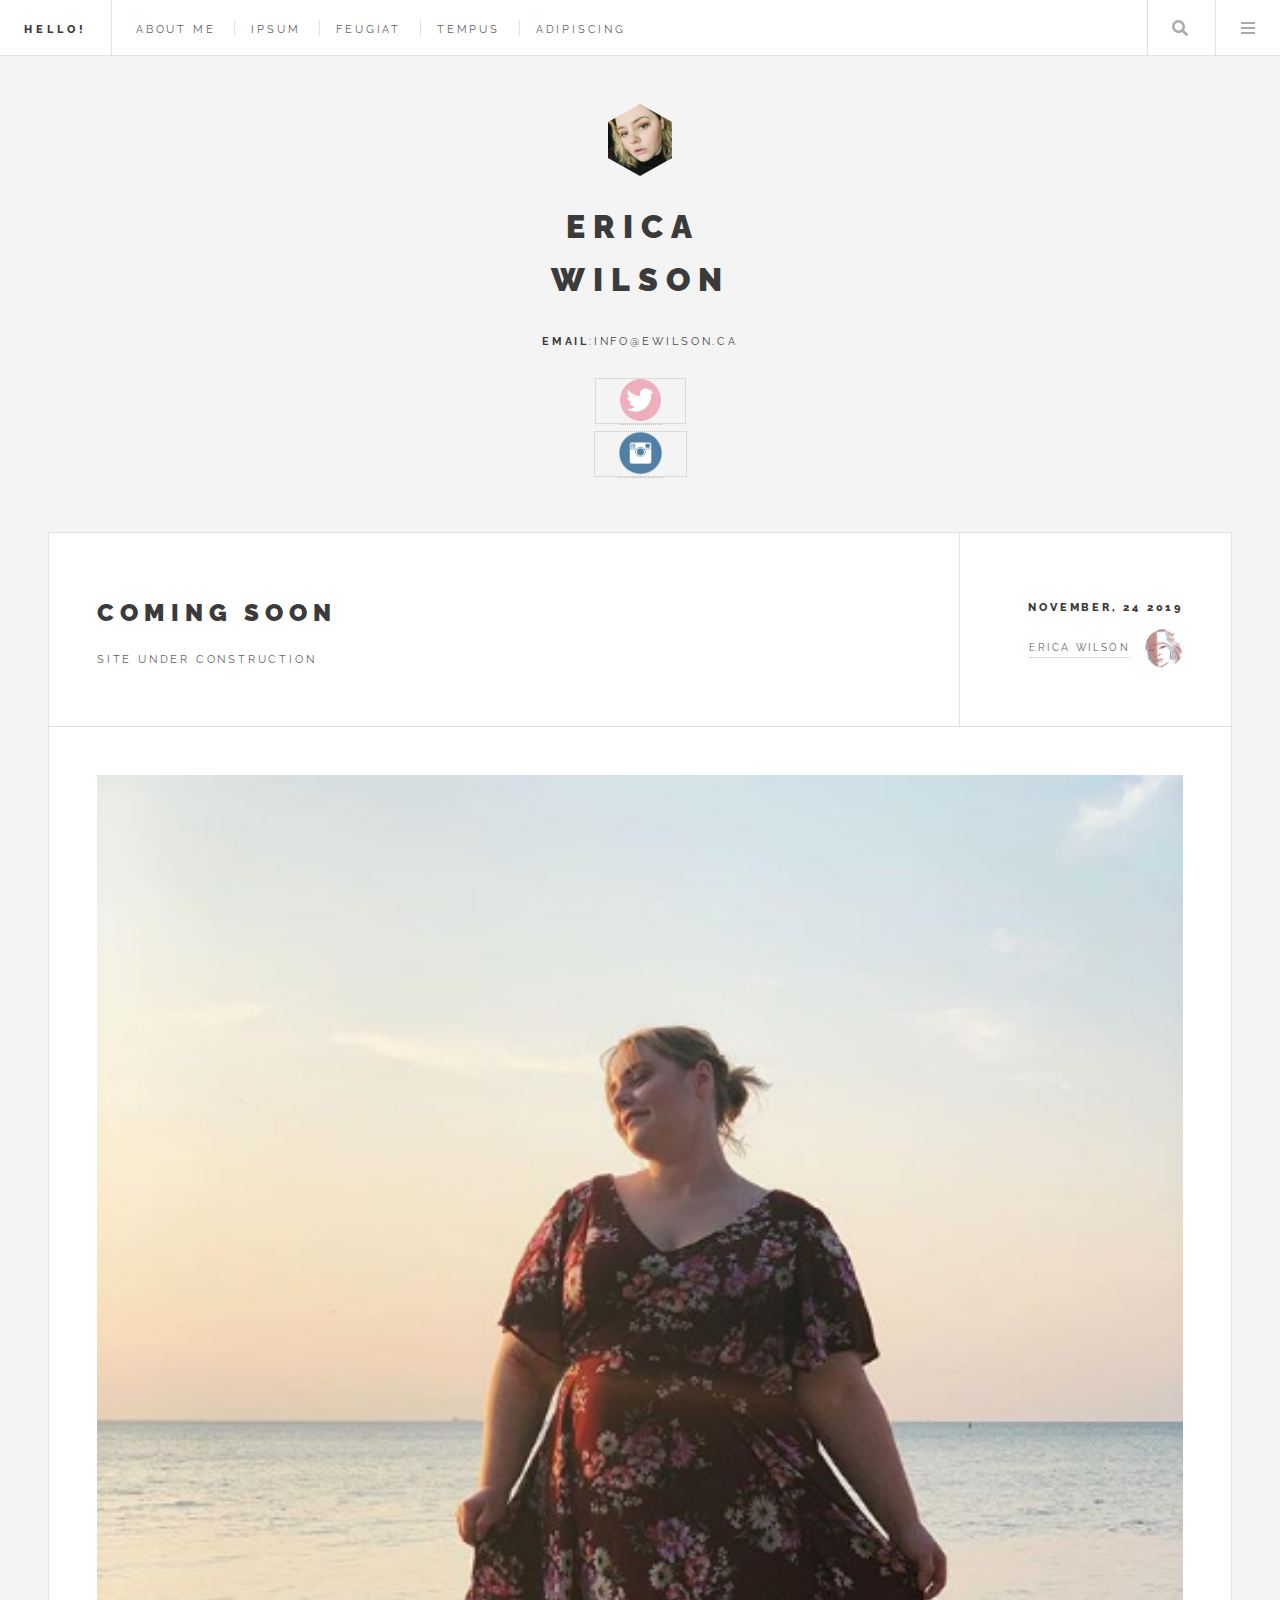
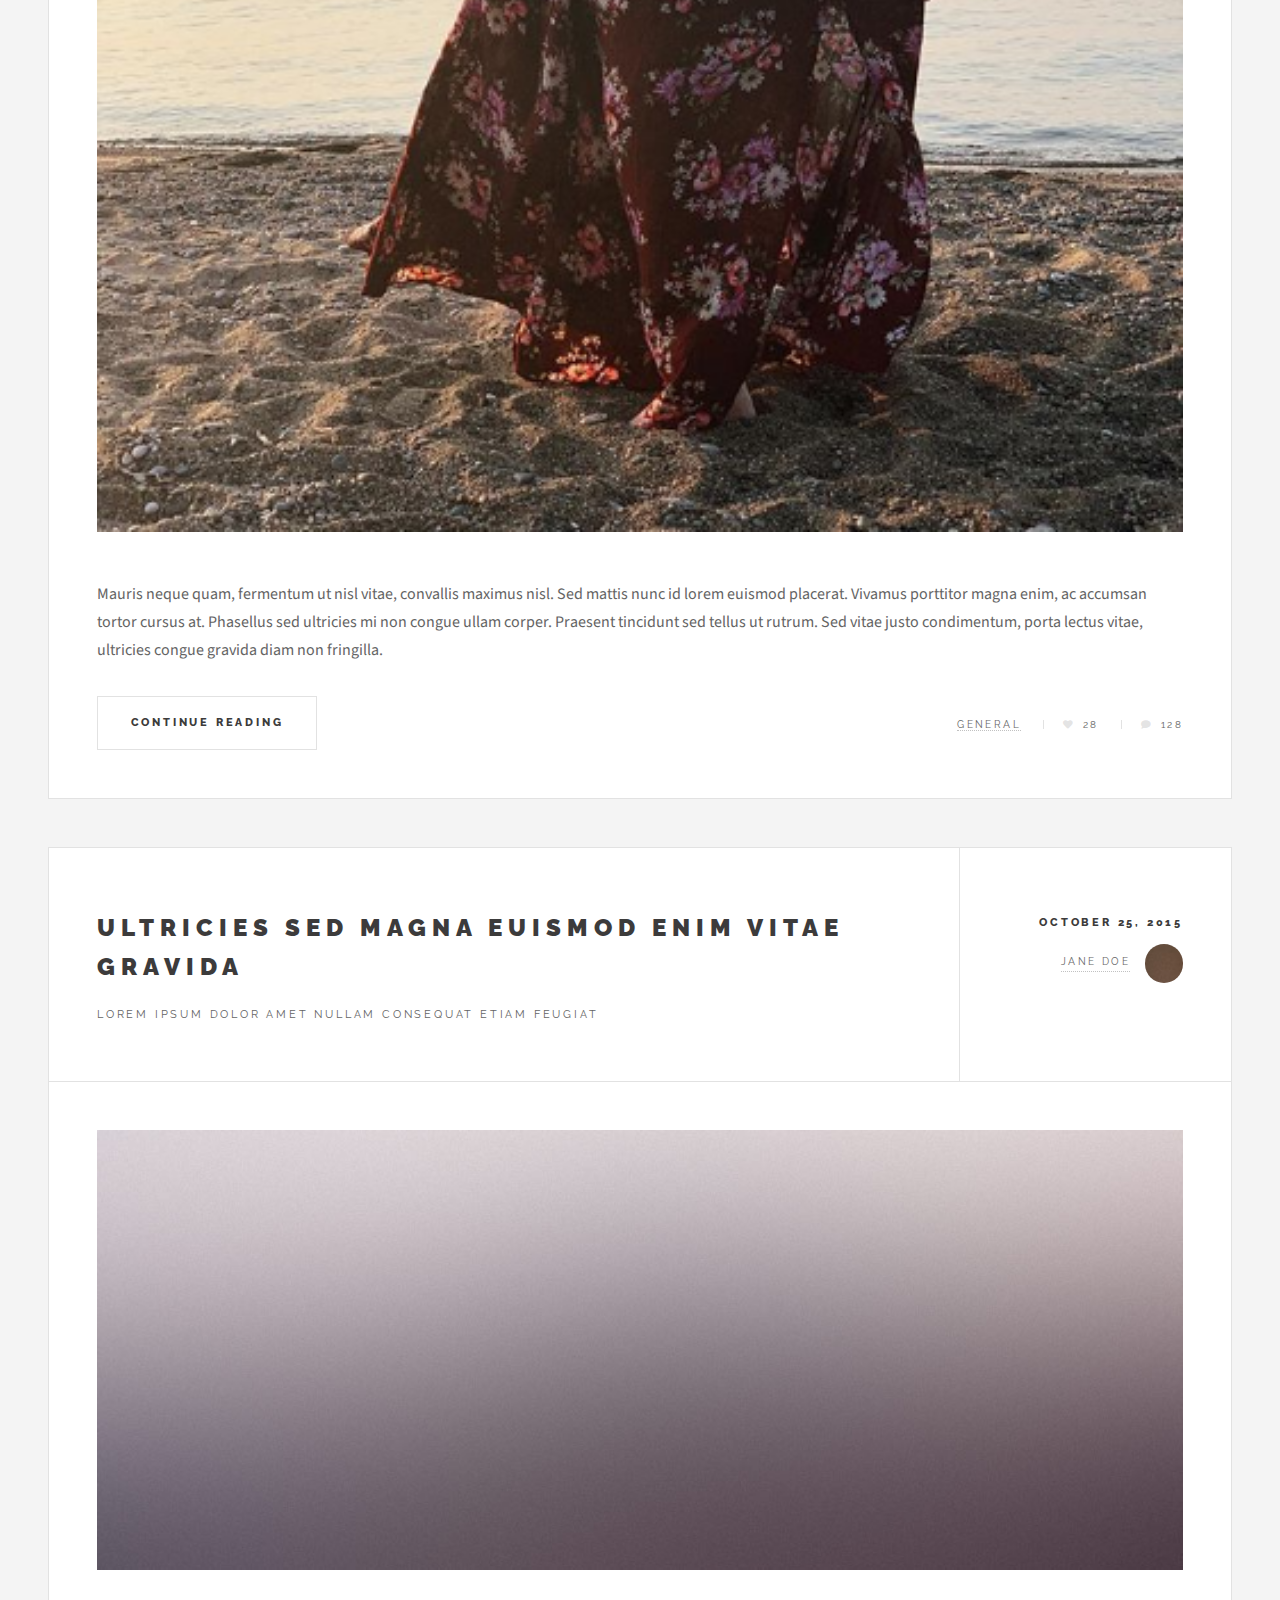
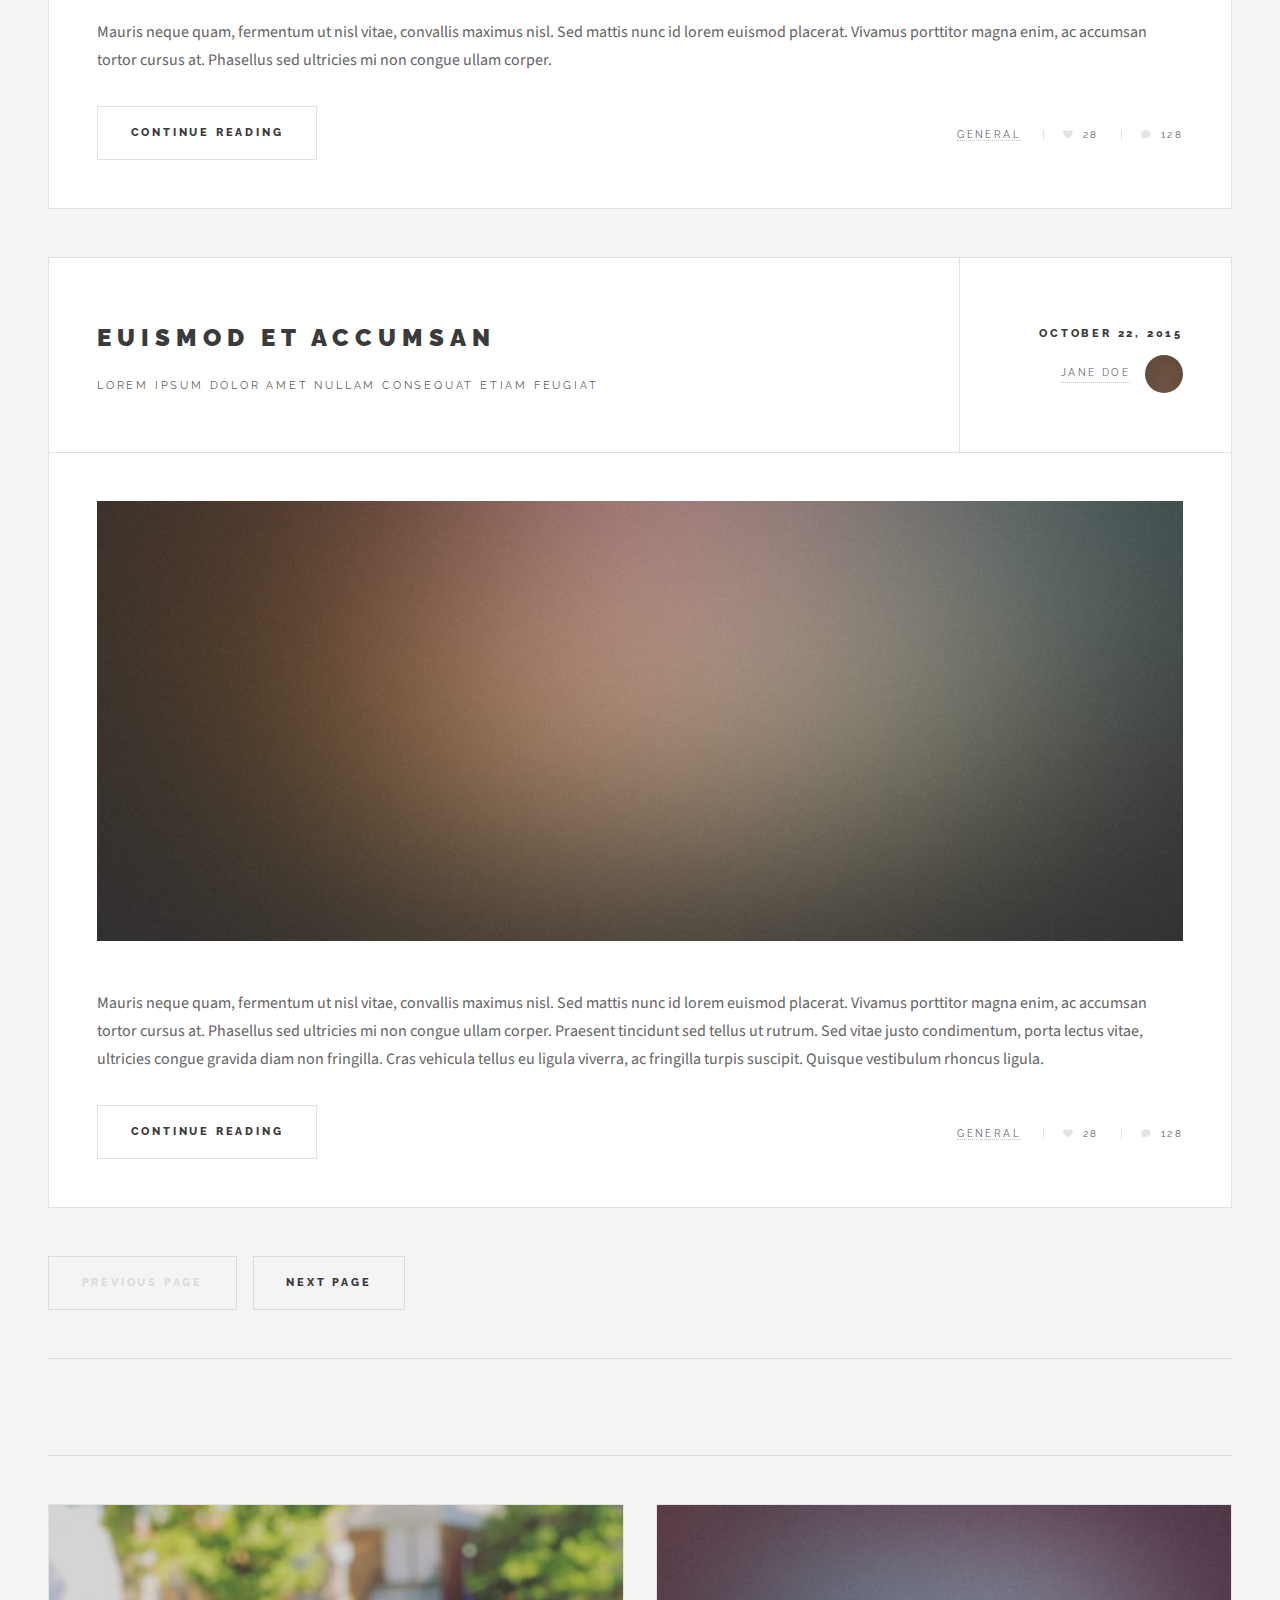
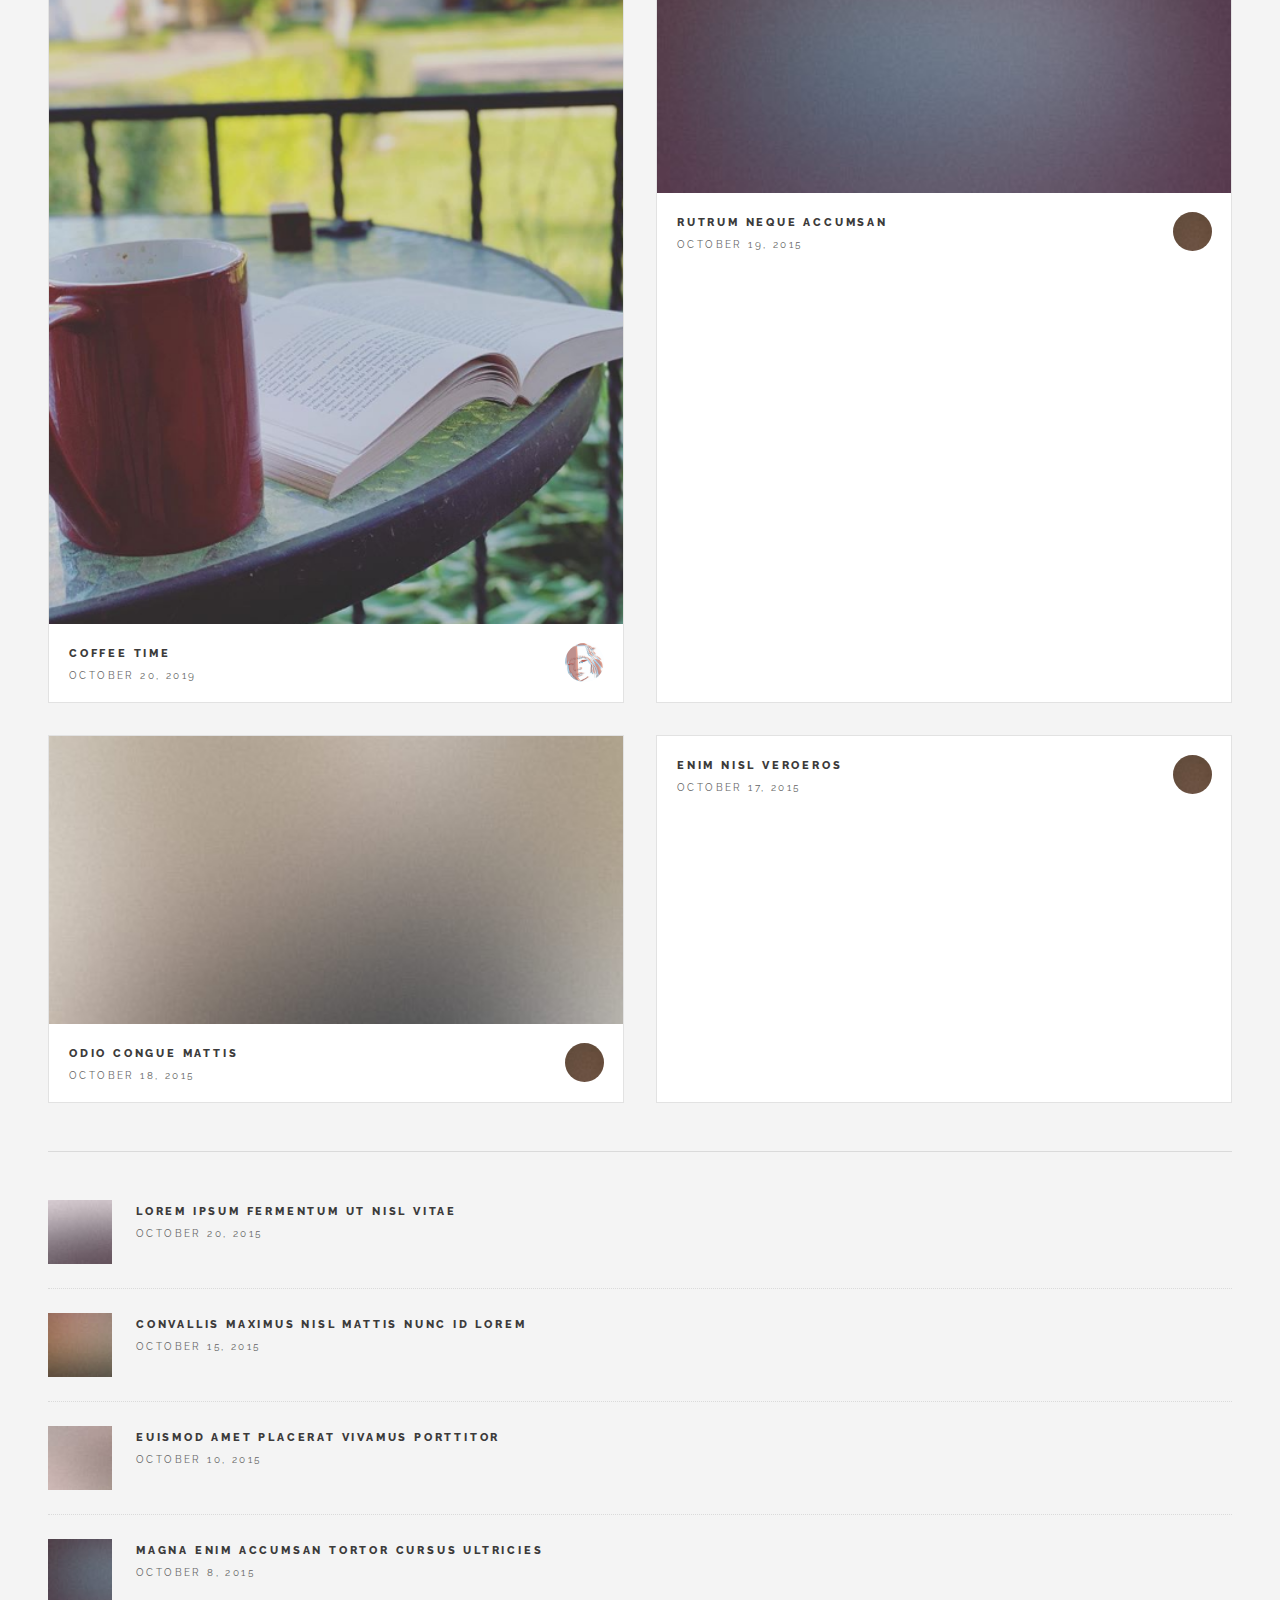
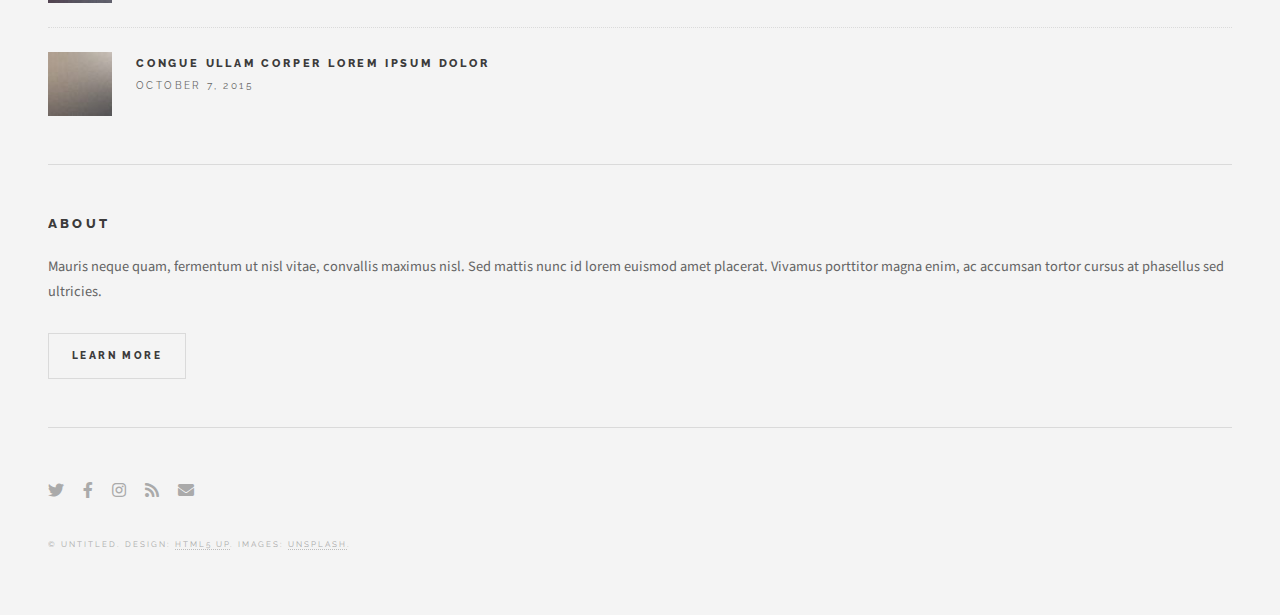
==== commit 6ad8d504: "twitterlogoFIXED" ====
--- a/index.html
+++ b/index.html
@@ -497,7 +497,7 @@
 								<li><a href="#" class="button large next">Next Page</a></li>
 							</ul>
 
-					</div>
+	  </div>
 
 				<!-- Sidebar -->
 
@@ -506,11 +506,11 @@
 				  <!-- Intro -->
 			    <section id="intro">
 								<a href="#" class="logo"><img src="images/blonde.jpg" alt="" /></a>
-							  <header>
+				  <header>
 							    <h2>Erica&nbsp; <br>
 							      Wilson</h2>
 							    <p><strong>Email</strong>:info@eWilson.ca </p>
-							    <button><a href="https://twitter.com/pumpkinnice" target="_blank"><img src="images/327-3271275_transparent-twitter-logo-png-png-download-twitter-icon.jpg" alt="" width="45"></a></button>
+							    <button><a href="https://twitter.com/pumpkinnice" target="_blank"><img src="images/transparenttwitter.png"lt="" width="43" height="44"></a></button>
 </header>
 				  <button><a href="https://www.instagram.com/alibasterd/" target="_blank"><img src="images/instagram-flat-icon-circle-image-400x400.png" width="45" height="44" alt=""/></a></button>
 			    </section>
@@ -557,7 +557,7 @@
 												<time class="published" datetime="2015-10-17">October 17, 2015</time>
 												<a href="#" class="author"><img src="images/avatar.jpg" alt="" /></a>
 											</header>
-											<a href="single.html" class="image"><img src="images/pic07.jpg" alt="" /></a>
+											<a href="single.html" class="image"></a>
 										</article>
 
 	  </div>
@@ -637,7 +637,7 @@
 
 			  </section>
 
-			</div>
+	</div>
 
 		<!-- Scripts -->
 			<script src="assets/js/jquery.min.js"></script>
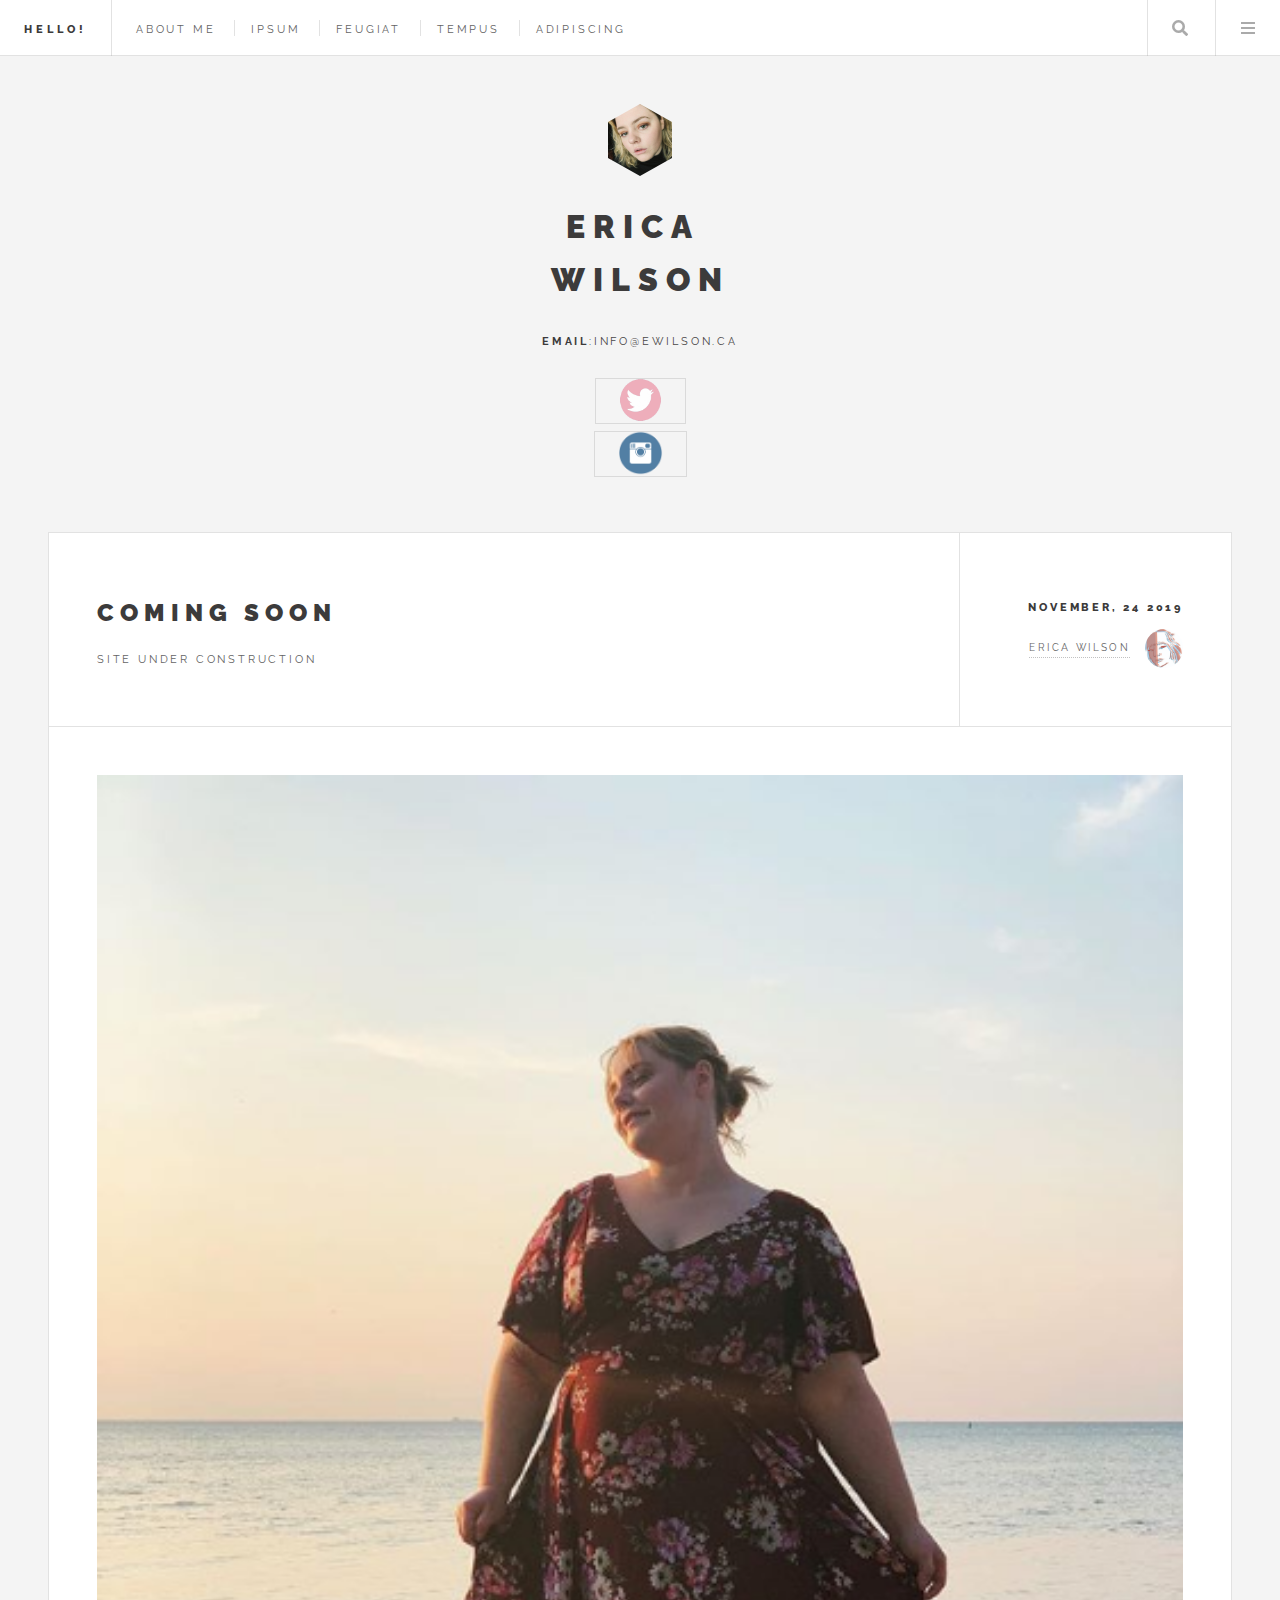
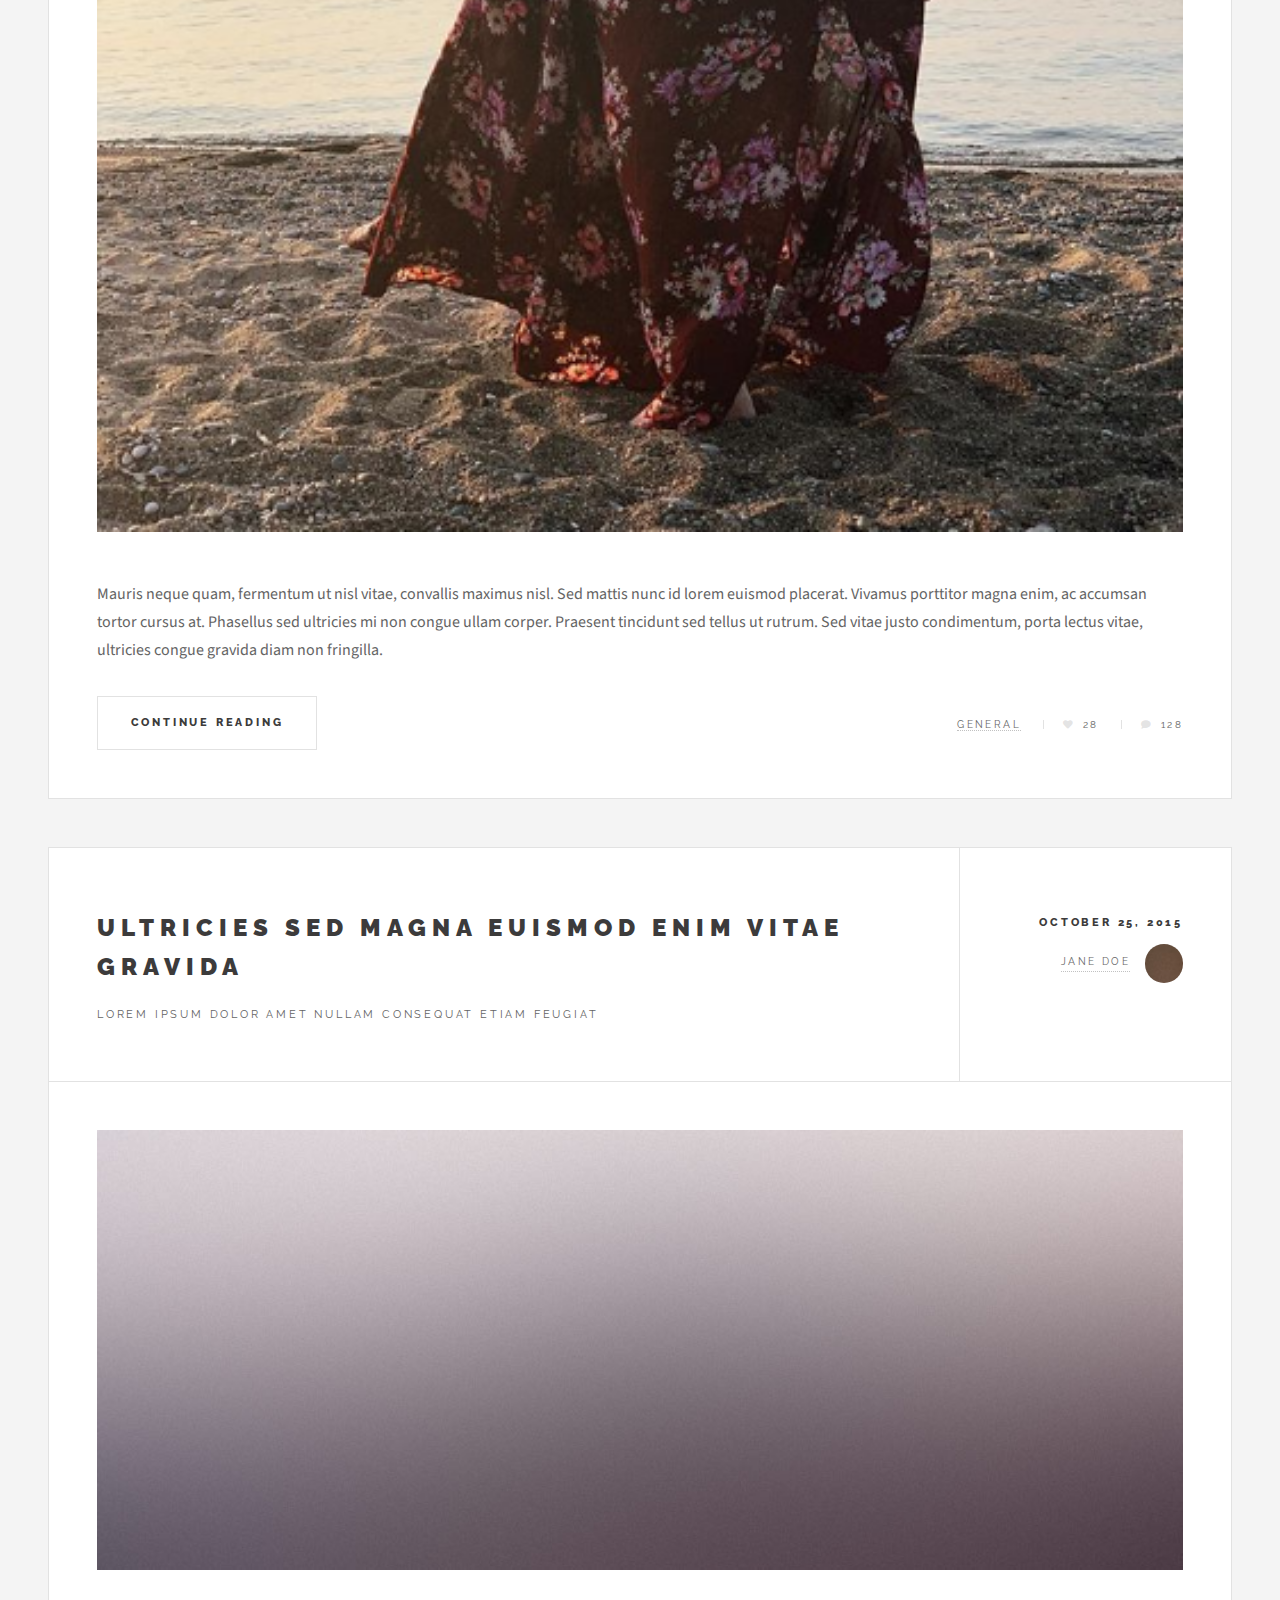
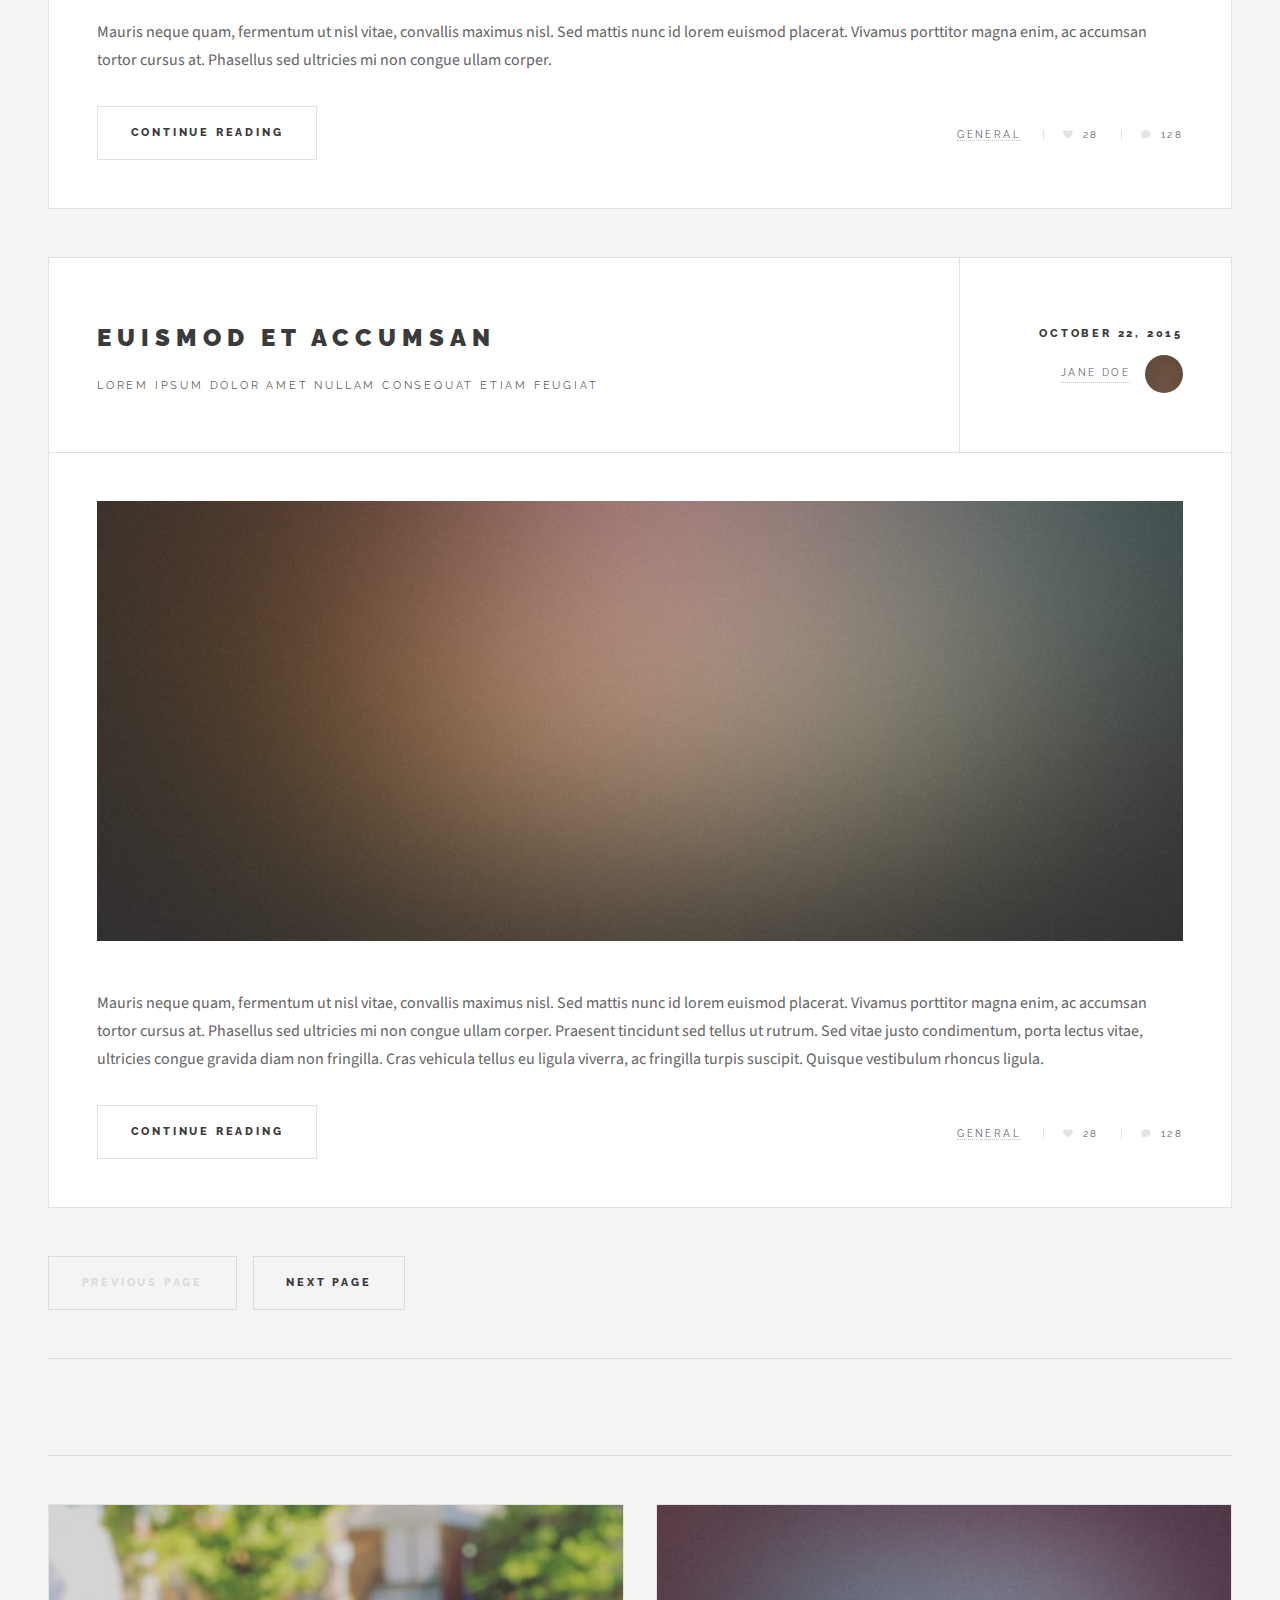
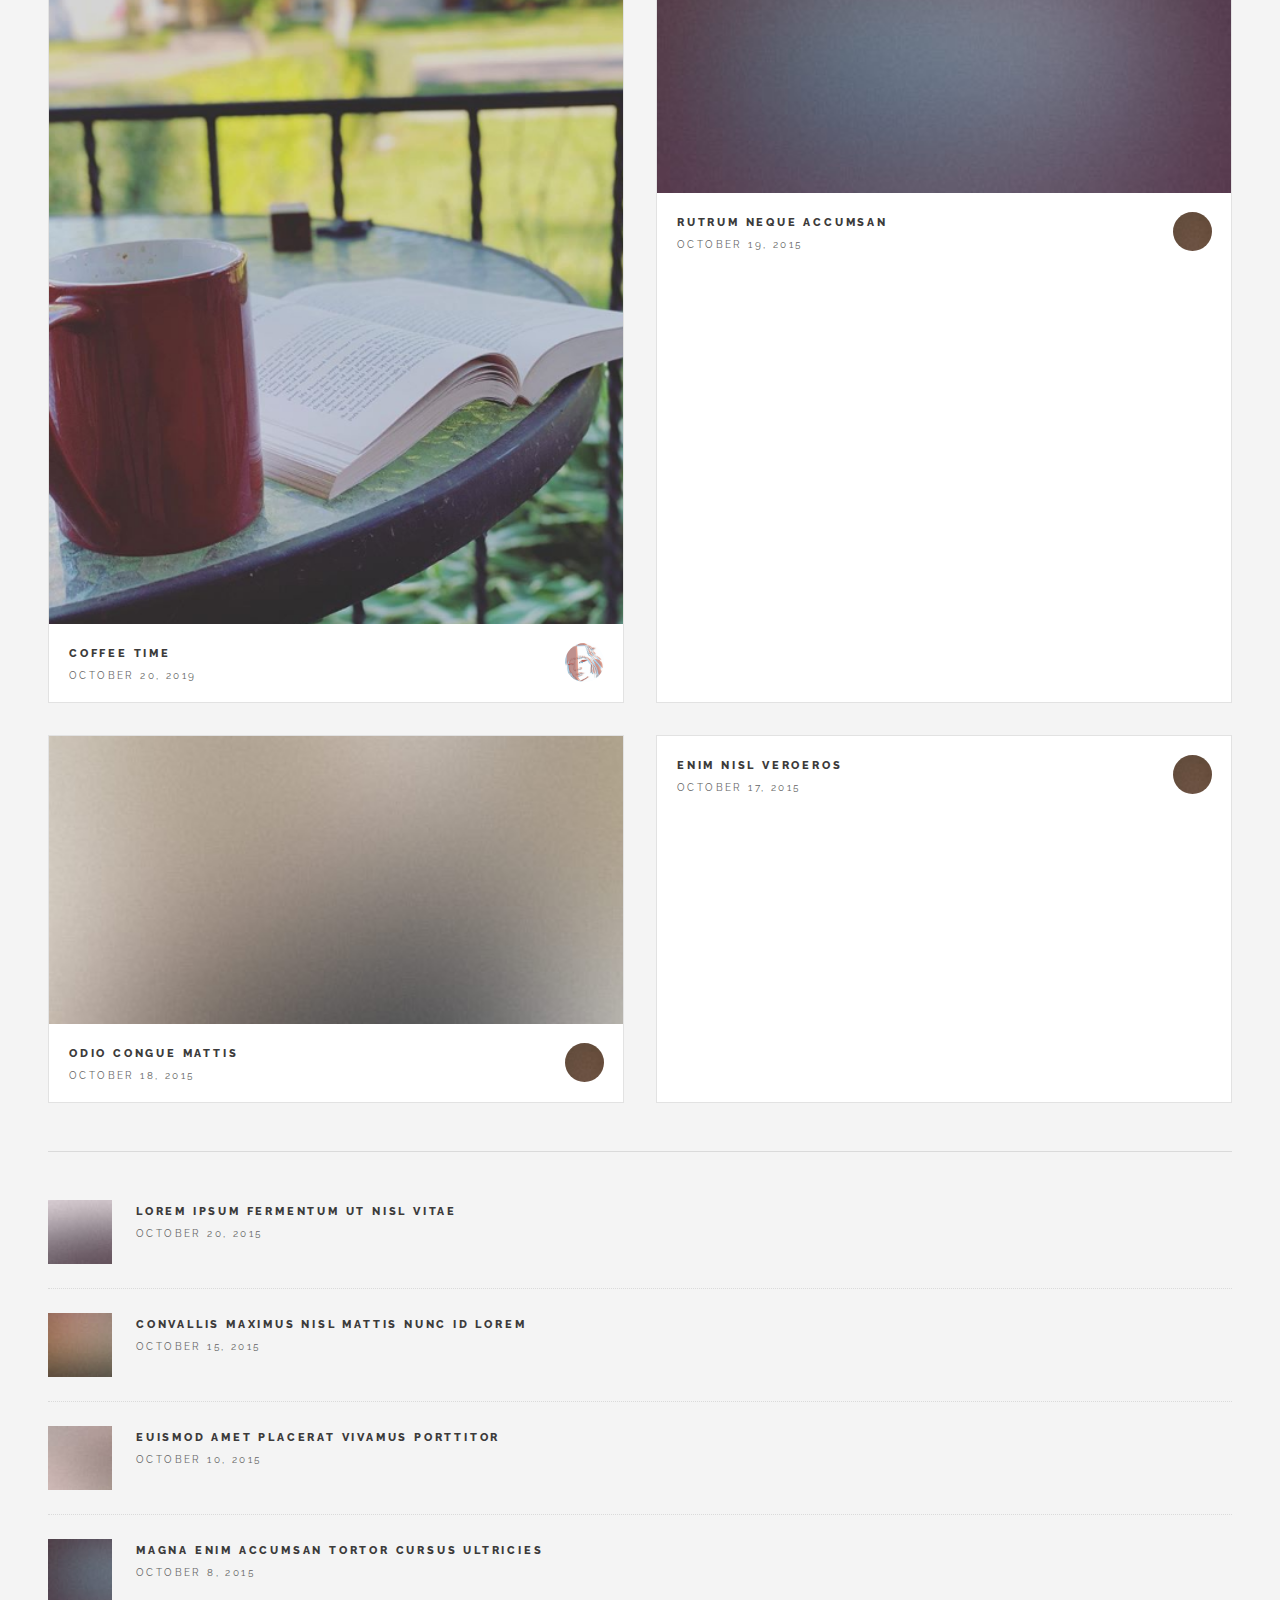
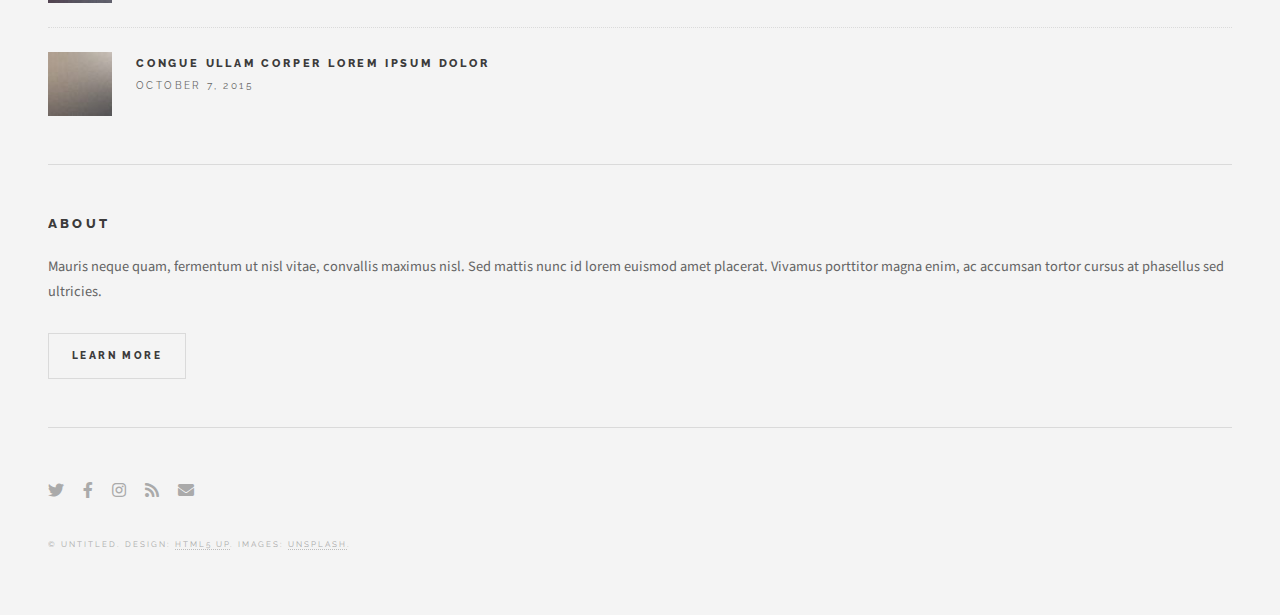
==== commit 74df7b9c: "changethe buttons" ====
--- a/index.html
+++ b/index.html
@@ -509,10 +509,12 @@
 				  <header>
 							    <h2>Erica&nbsp; <br>
 							      Wilson</h2>
-							    <p><strong>Email</strong>:info@eWilson.ca </p>
-							    <button><a href="https://twitter.com/pumpkinnice" target="_blank"><img src="images/transparenttwitter.png"lt="" width="43" height="44"></a></button>
+				    <p><strong>Email</strong>:info@eWilson.ca </p>
+							    <button>
+							    <img src="images/transparenttwitter.png"lt="" width="43" height="44"></button>
 </header>
-				  <button><a href="https://www.instagram.com/alibasterd/" target="_blank"><img src="images/instagram-flat-icon-circle-image-400x400.png" width="45" height="44" alt=""/></a></button>
+				  <button>
+				  <img src="images/instagram-flat-icon-circle-image-400x400.png" width="45" height="44" alt=""/></button>
 			    </section>
 <p>
 	  <!-- Mini Posts -->
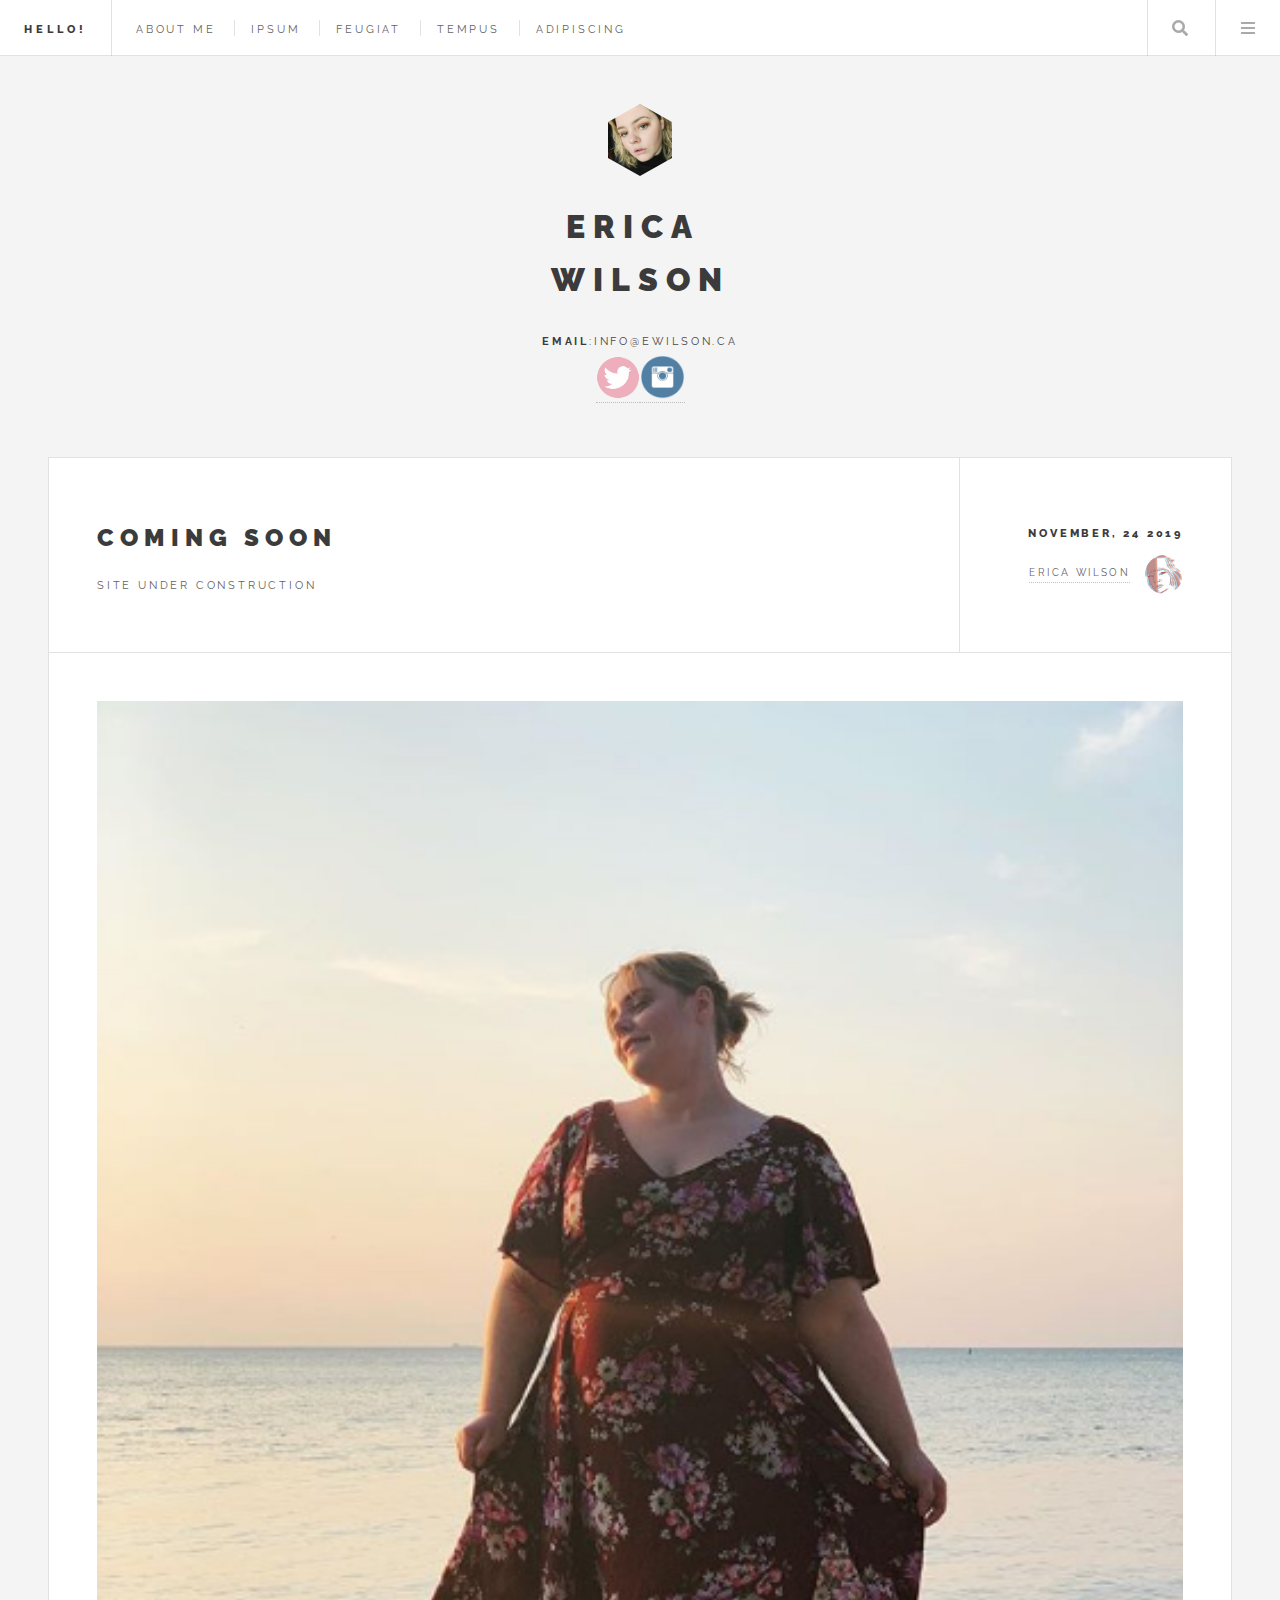
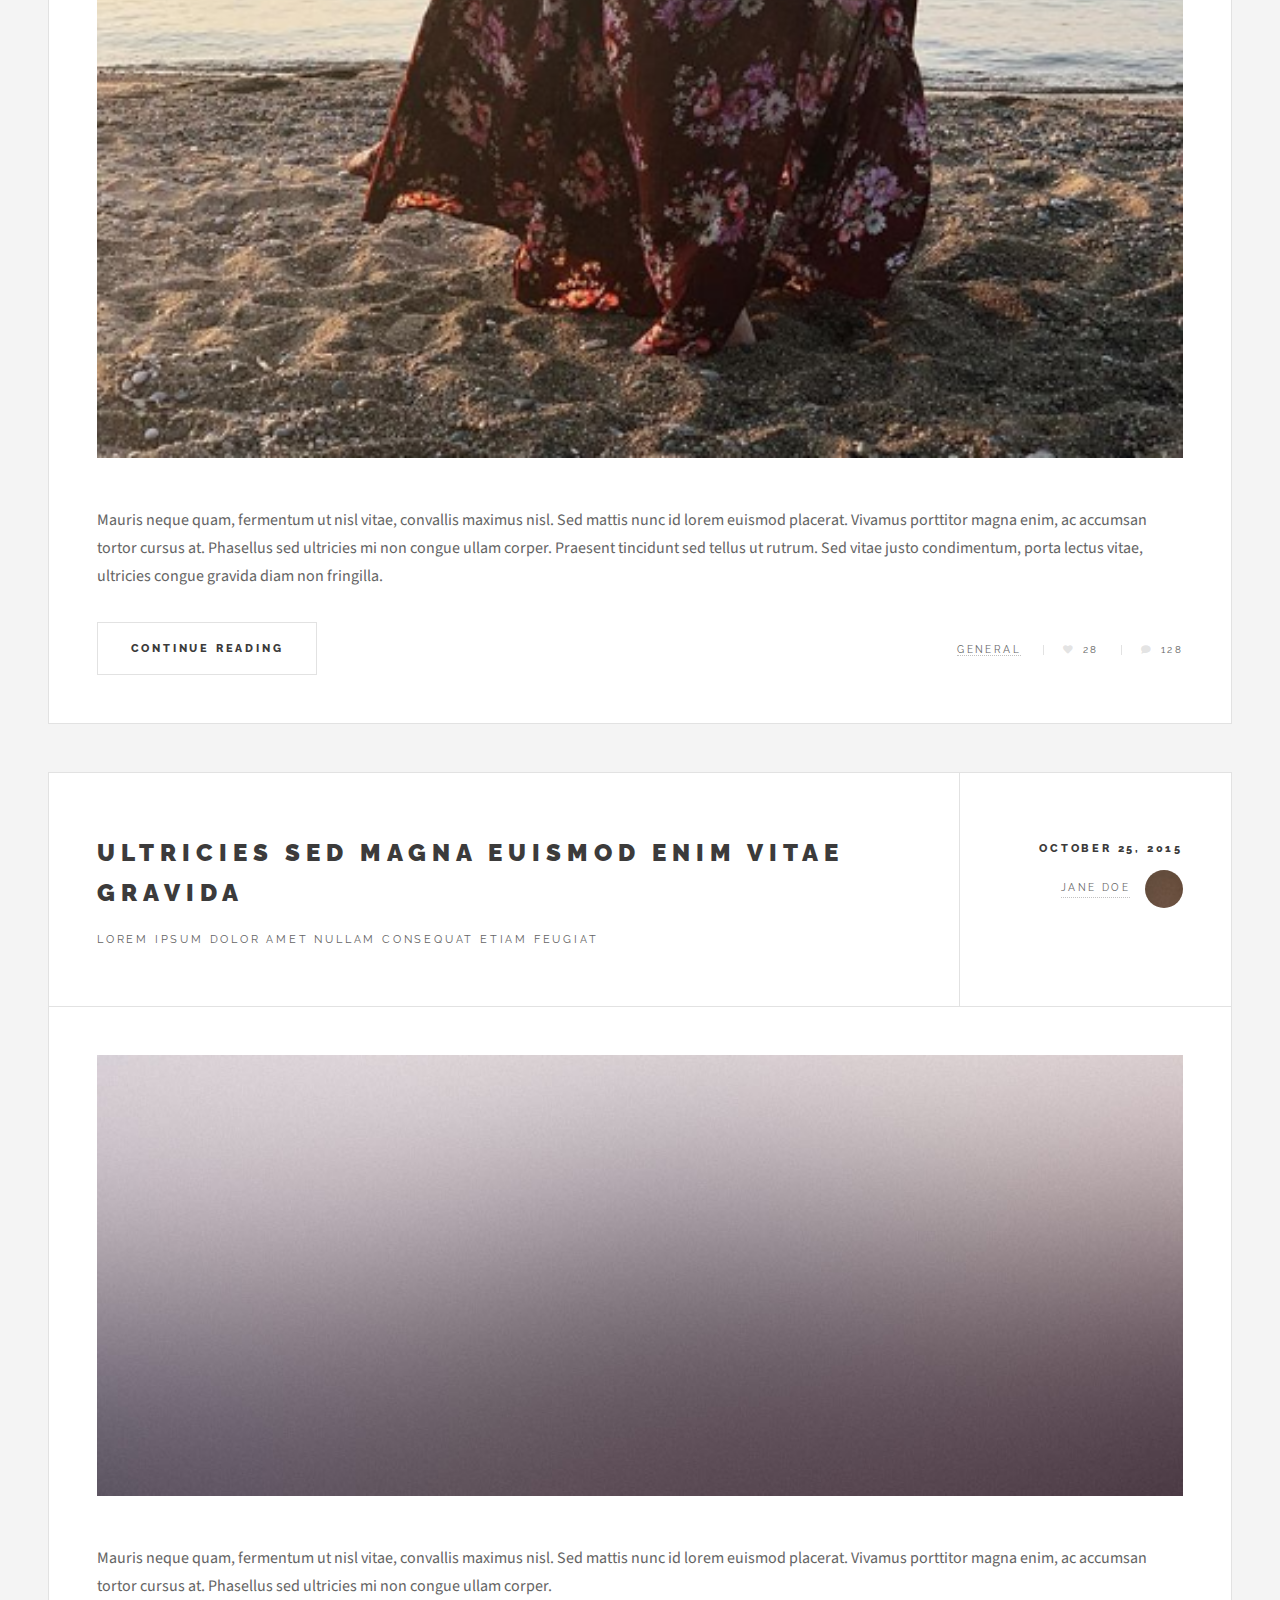
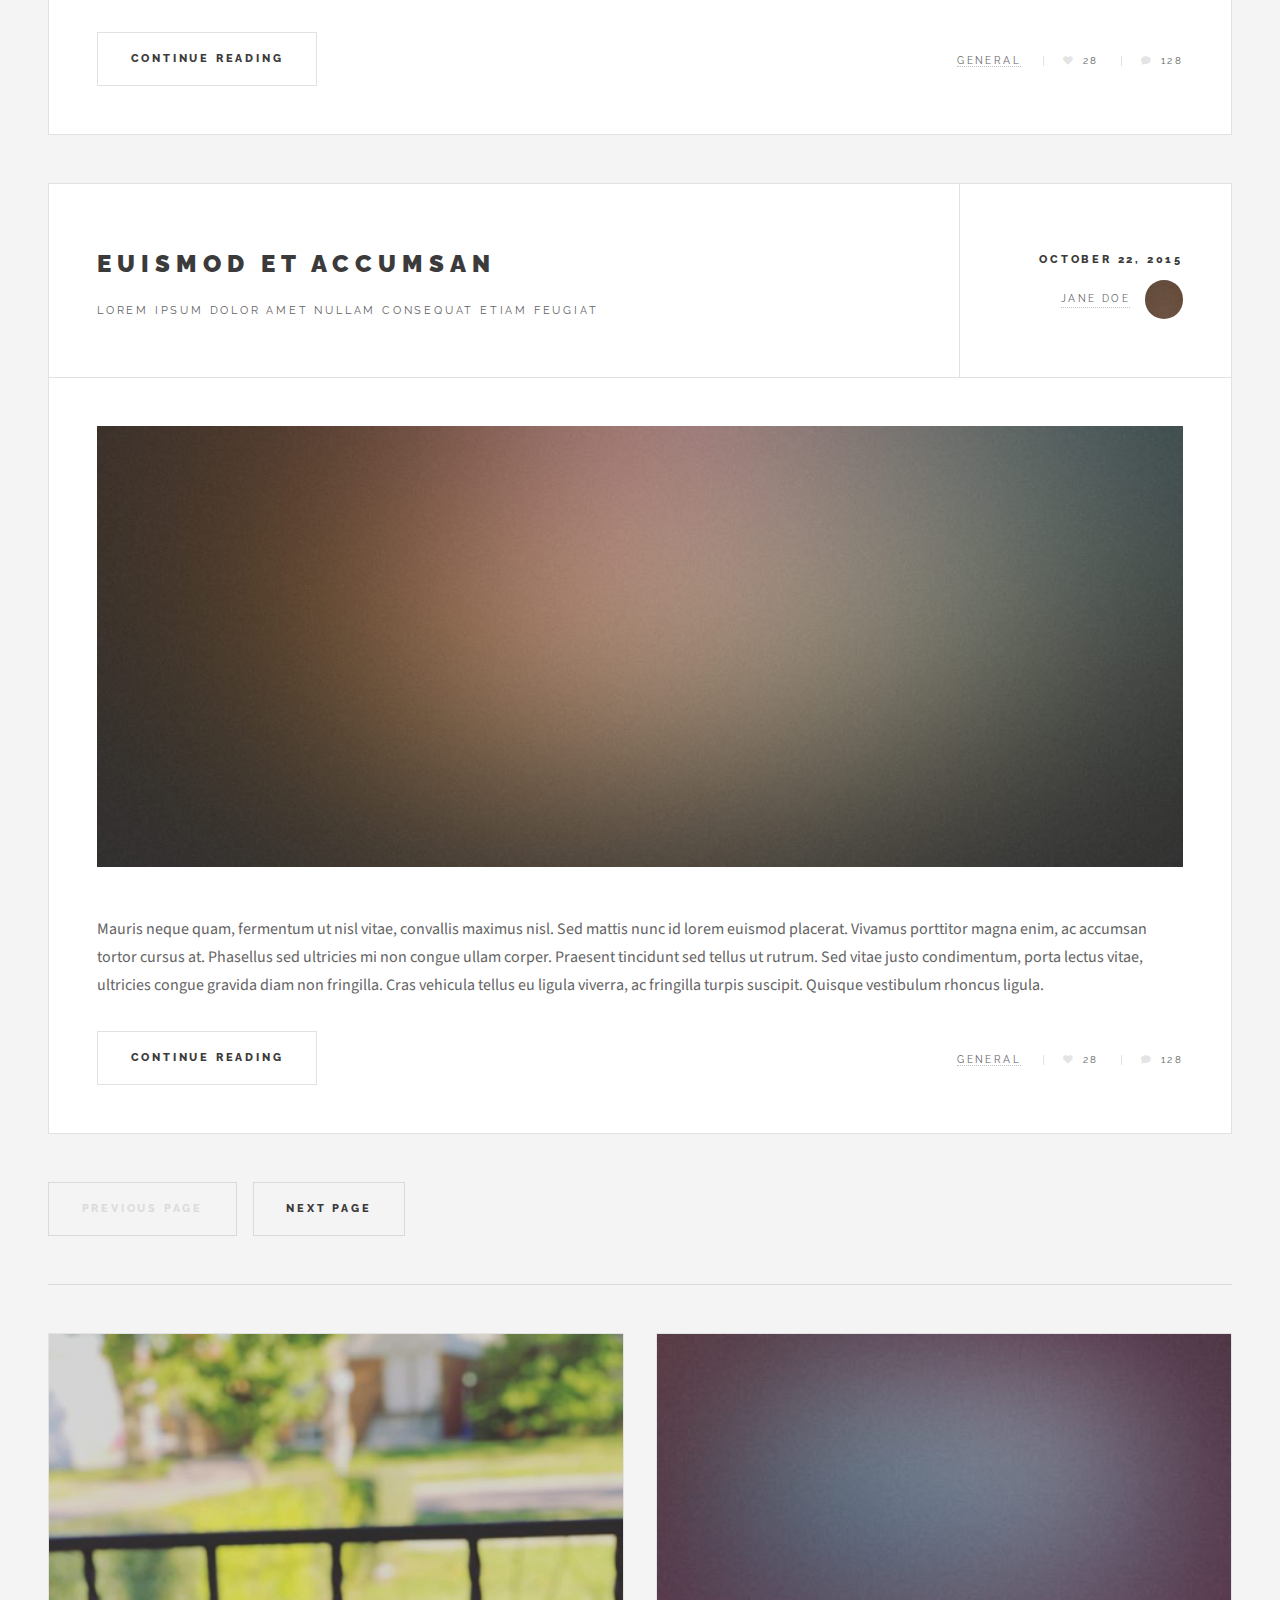
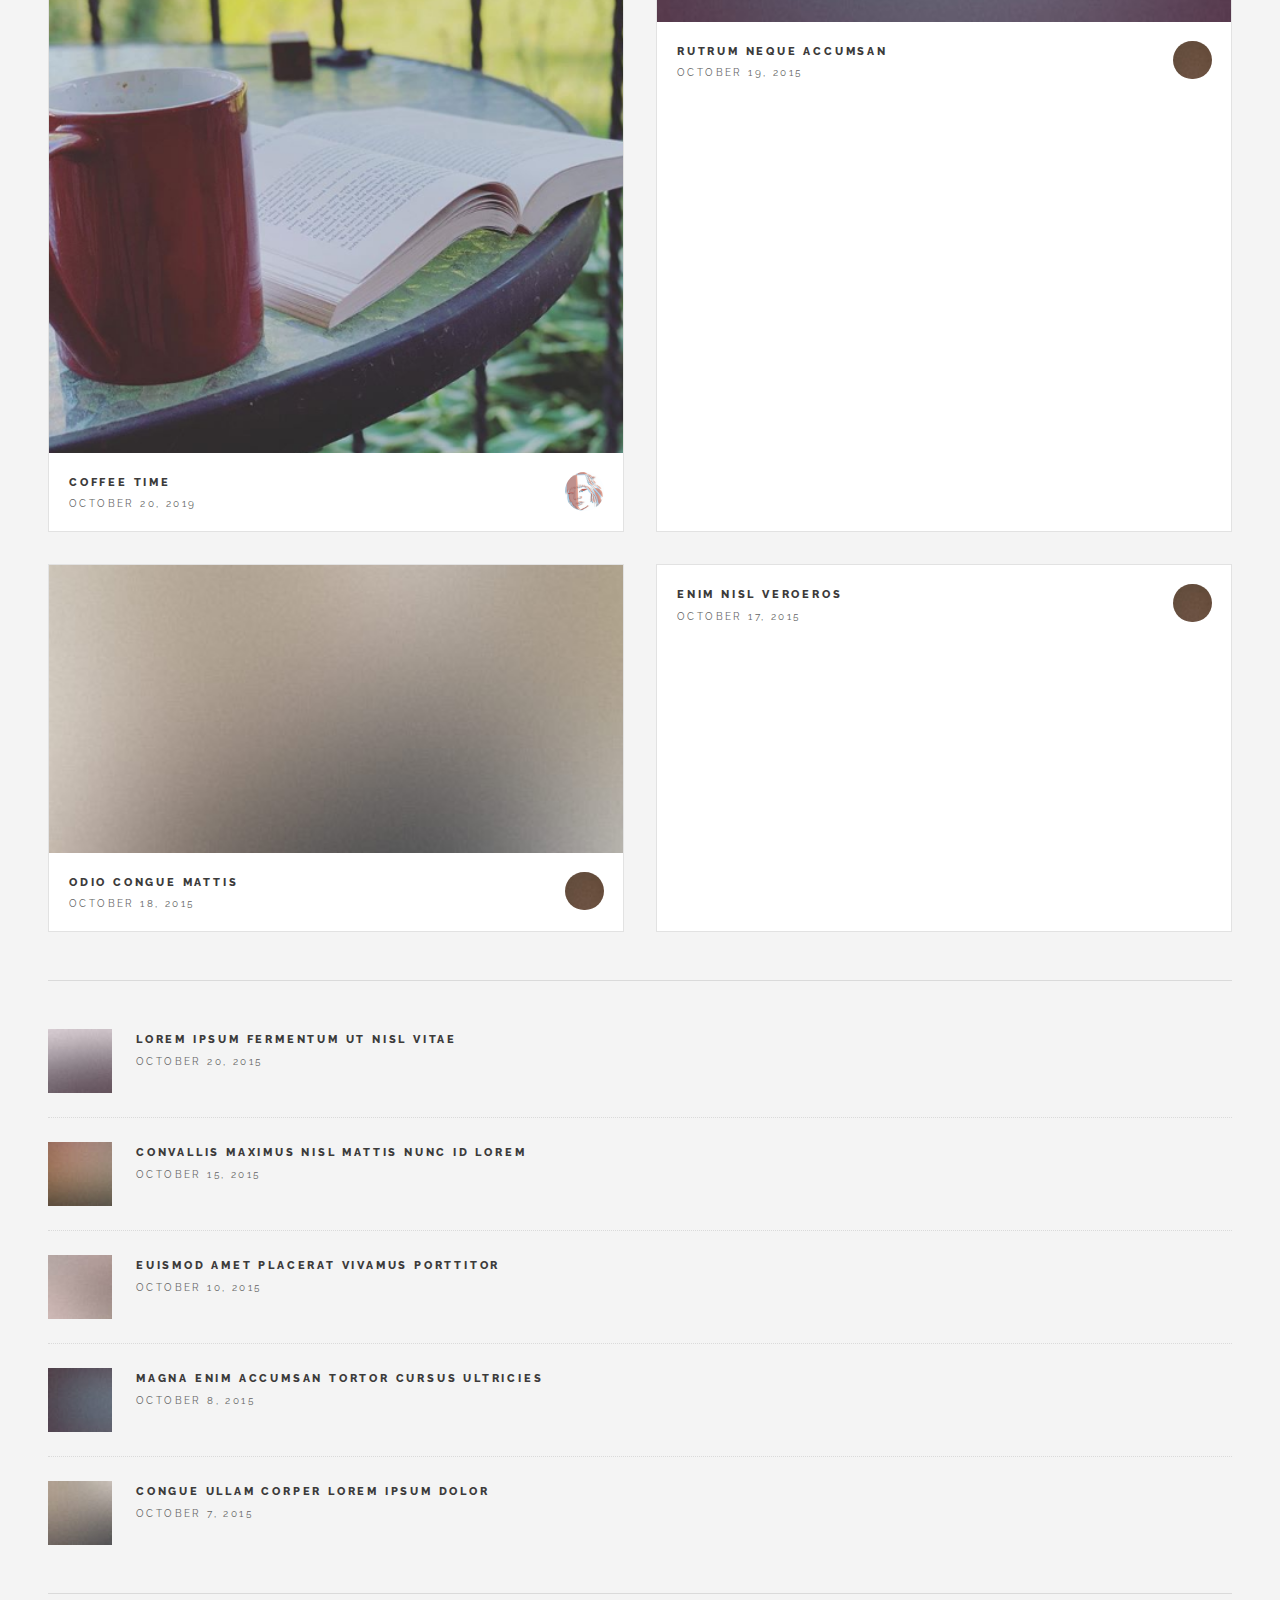
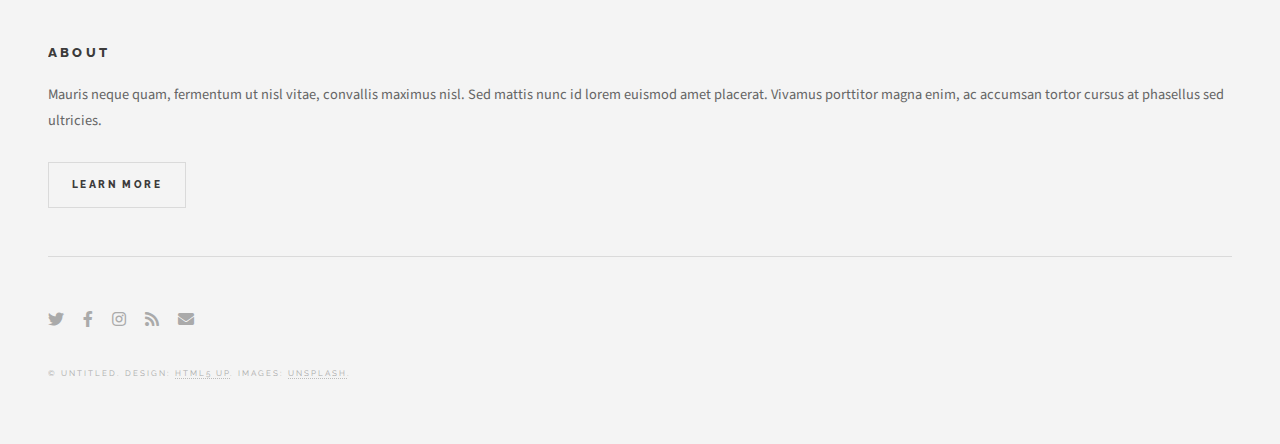
==== commit a3396926: "update index" ====
--- a/index.html
+++ b/index.html
@@ -509,17 +509,12 @@
 				  <header>
 							    <h2>Erica&nbsp; <br>
 							      Wilson</h2>
-				    <p><strong>Email</strong>:info@eWilson.ca </p>
-							    <button>
-							    <img src="images/transparenttwitter.png"lt="" width="43" height="44"></button>
-</header>
-				  <button>
-				  <img src="images/instagram-flat-icon-circle-image-400x400.png" width="45" height="44" alt=""/></button>
+				    <p><strong>Email</strong>:info@eWilson.ca<br>
+			        <strong><a href="https://twitter.com/pumpkinnice"><img src="images/transparenttwitter.png" width="44" height="43" alt=""></a></strong><a href="https://www.instagram.com/alibasterd/"><img src="images/instagram-flat-icon-circle-image-400x400.png" width="45" height="44" alt=""></a> </p>
+				  </header>
+				  </button>
 			    </section>
-<p>
-	  <!-- Mini Posts -->
-      </p>
-<section>
+			    <section>
 			  <div class="mini-posts">
 
 									<!-- Mini Post -->
@@ -566,7 +561,7 @@
 			    </section>
 
 						<!-- Posts List -->
-							<section>
+				<section>
 								<ul class="posts">
 									<li>
 										<article>
@@ -617,25 +612,23 @@
 							</section>
 
 						<!-- About -->
-							<section class="blurb">
+				<section class="blurb">
 								<h2>About</h2>
 								<p>Mauris neque quam, fermentum ut nisl vitae, convallis maximus nisl. Sed mattis nunc id lorem euismod amet placerat. Vivamus porttitor magna enim, ac accumsan tortor cursus at phasellus sed ultricies.</p>
 								<ul class="actions">
-									<li><a href="#" class="button">Learn More</a></li>
-								</ul>
-							</section>
+									<li><a href="#" class="button">Learn More</a></li></ul></section>
 
 						<!-- Footer -->
-							<section id="footer">
-								<ul class="icons">
-									<li><a href="#" class="icon brands fa-twitter"><span class="label">Twitter</span></a></li>
-									<li><a href="#" class="icon brands fa-facebook-f"><span class="label">Facebook</span></a></li>
-									<li><a href="#" class="icon brands fa-instagram"><span class="label">Instagram</span></a></li>
-									<li><a href="#" class="icon solid fa-rss"><span class="label">RSS</span></a></li>
-									<li><a href="#" class="icon solid fa-envelope"><span class="label">Email</span></a></li>
-								</ul>
-								<p class="copyright">&copy; Untitled. Design: <a href="http://html5up.net">HTML5 UP</a>. Images: <a href="http://unsplash.com">Unsplash</a>.</p>
-							</section>
+				        <section id="footer">
+				          <ul class="icons">
+				            <li><a href="#" class="icon brands fa-twitter"><span class="label">Twitter</span></a></li>
+				            <li><a href="#" class="icon brands fa-facebook-f"><span class="label">Facebook</span></a></li>
+				            <li><a href="#" class="icon brands fa-instagram"><span class="label">Instagram</span></a></li>
+				            <li><a href="#" class="icon solid fa-rss"><span class="label">RSS</span></a></li>
+				            <li><a href="#" class="icon solid fa-envelope"><span class="label">Email</span></a></li>
+				            </ul>
+				          <p class="copyright">&copy; Untitled. Design: <a href="http://html5up.net">HTML5 UP</a>. Images: <a href="http://unsplash.com">Unsplash</a>.</p>
+				          </section>
 
 			  </section>
 
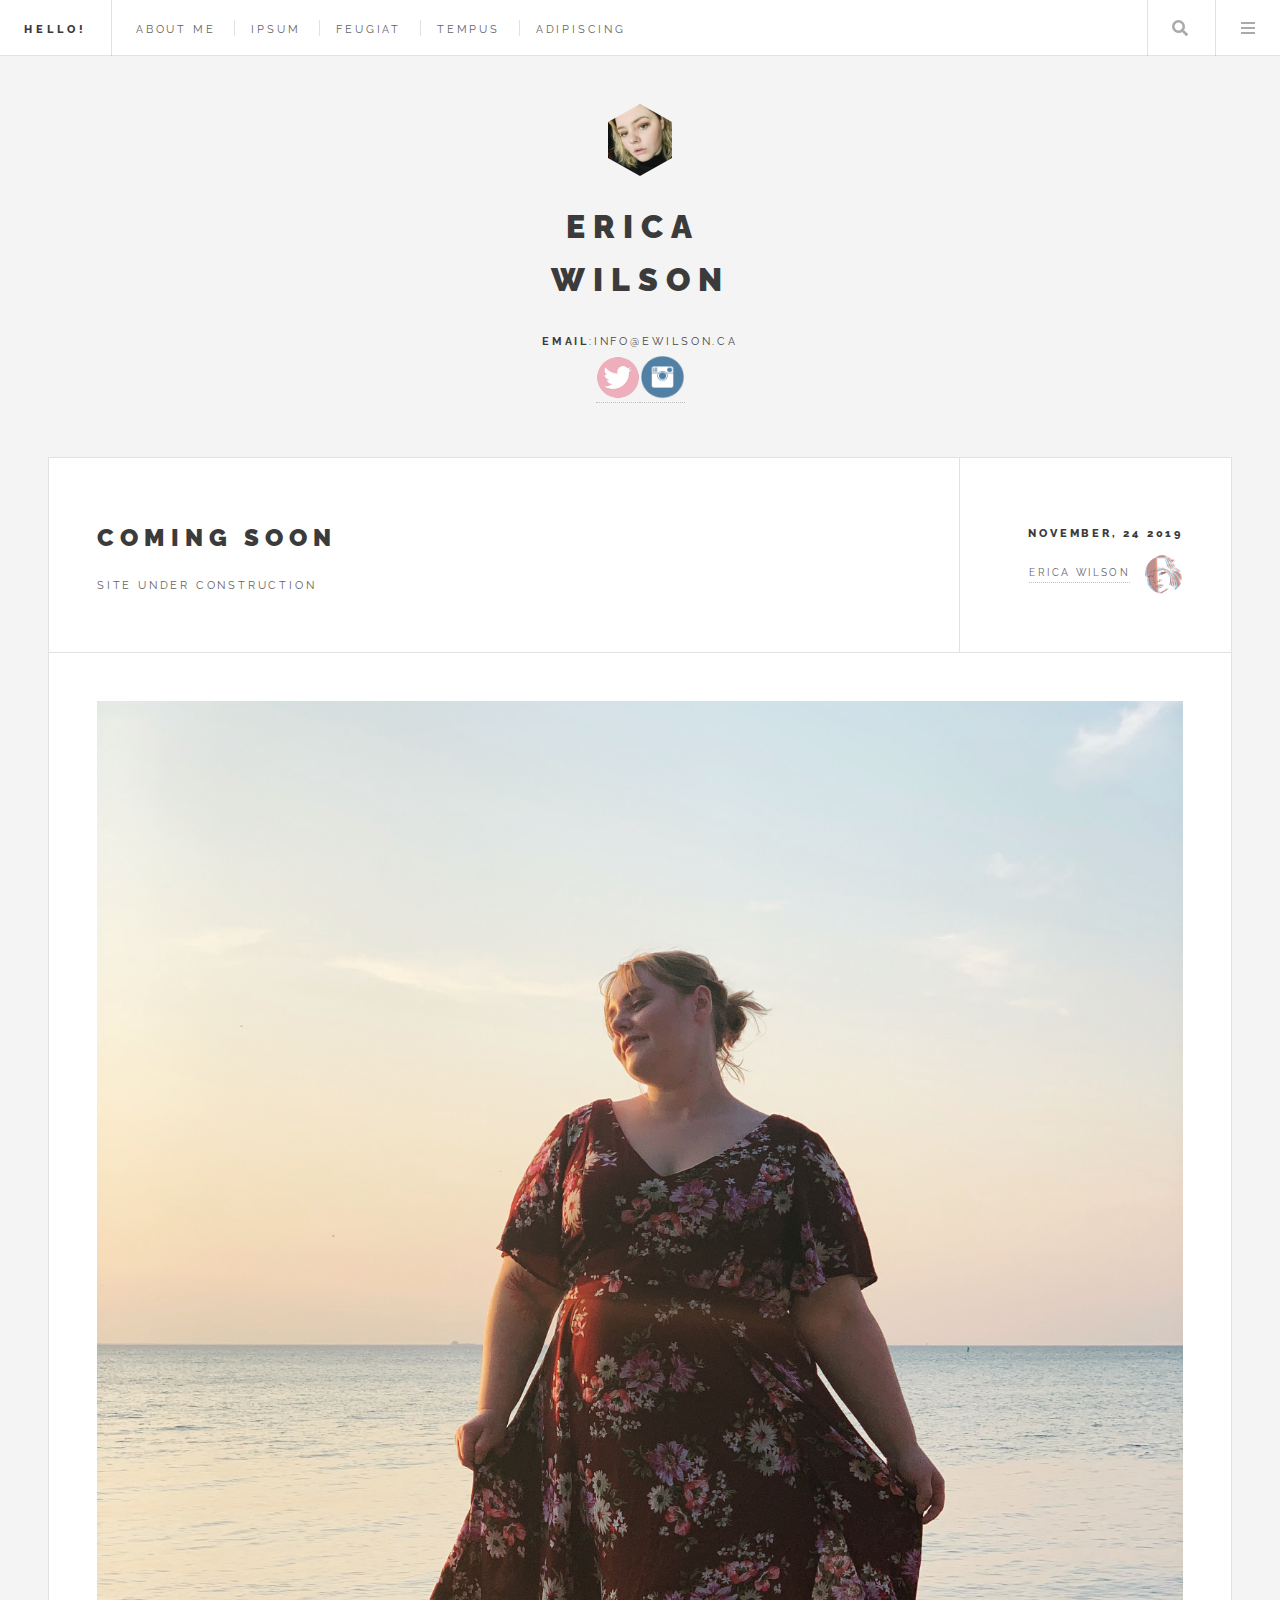
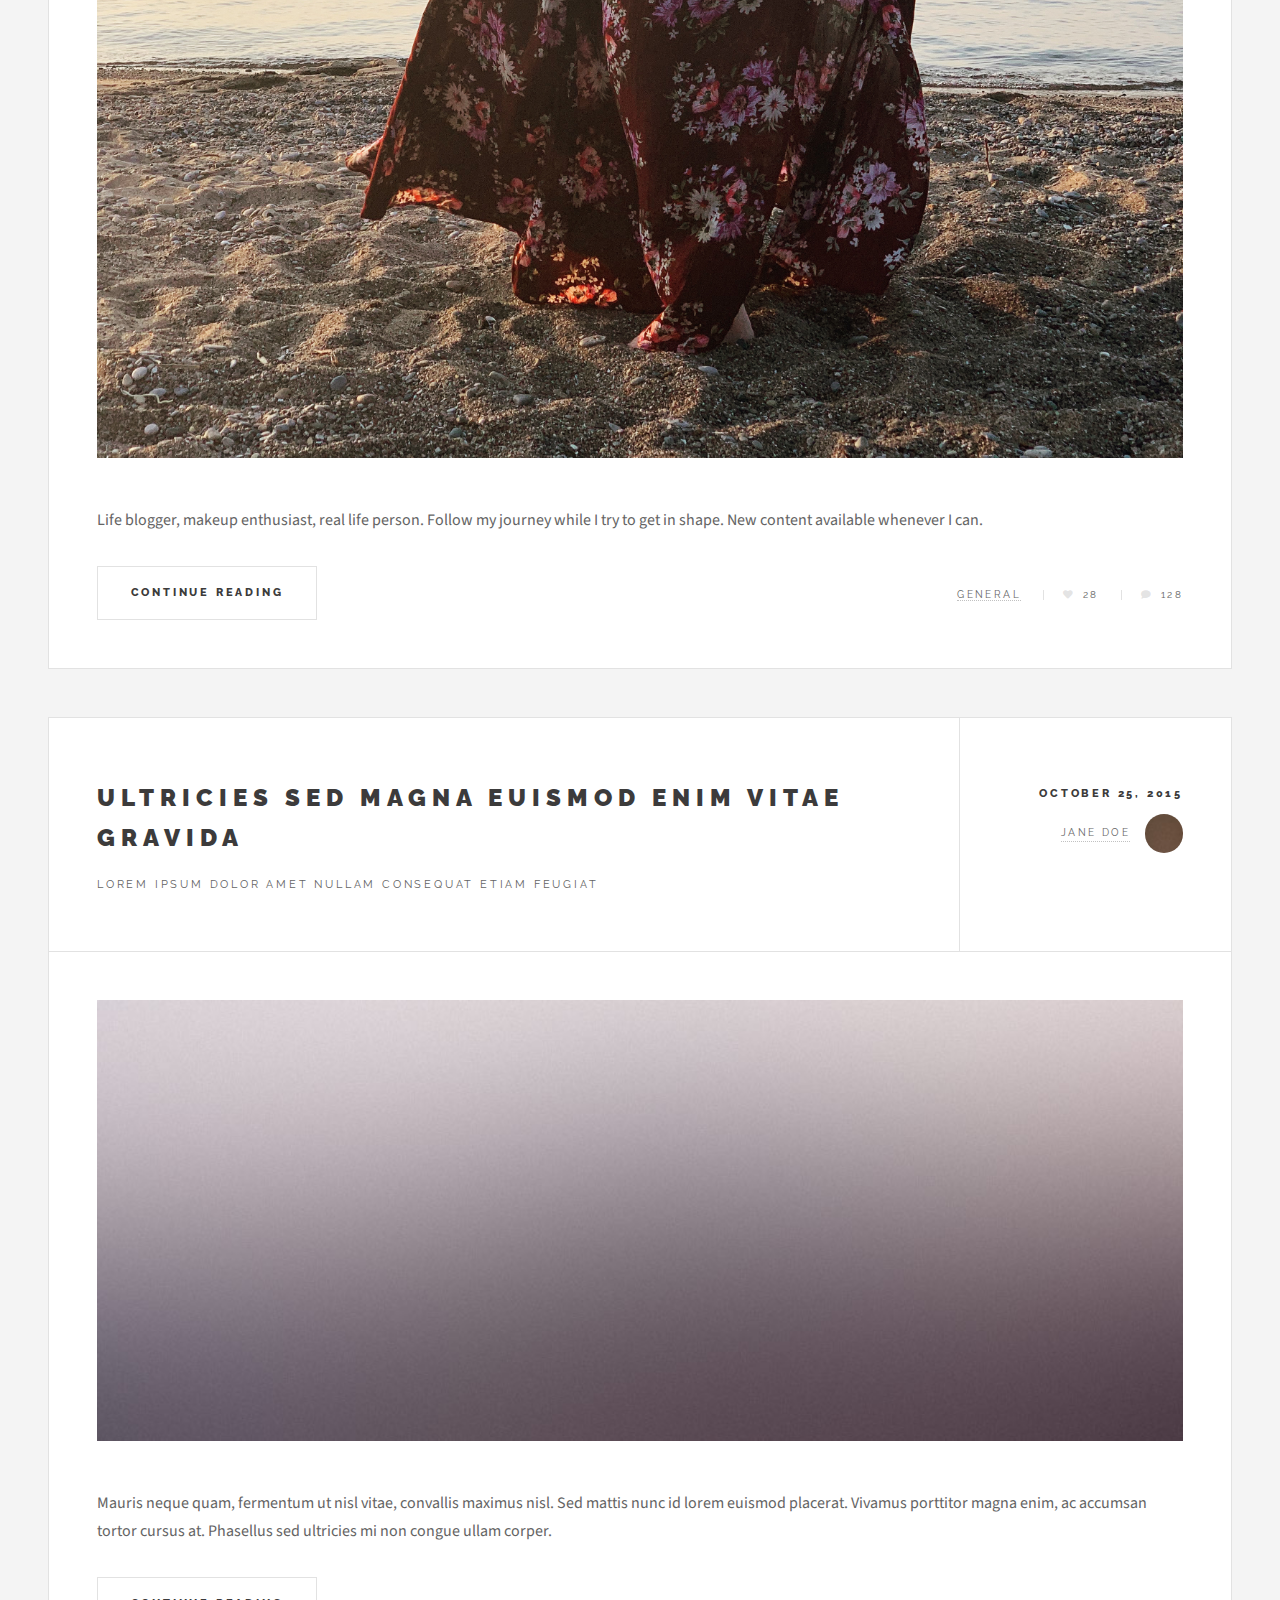
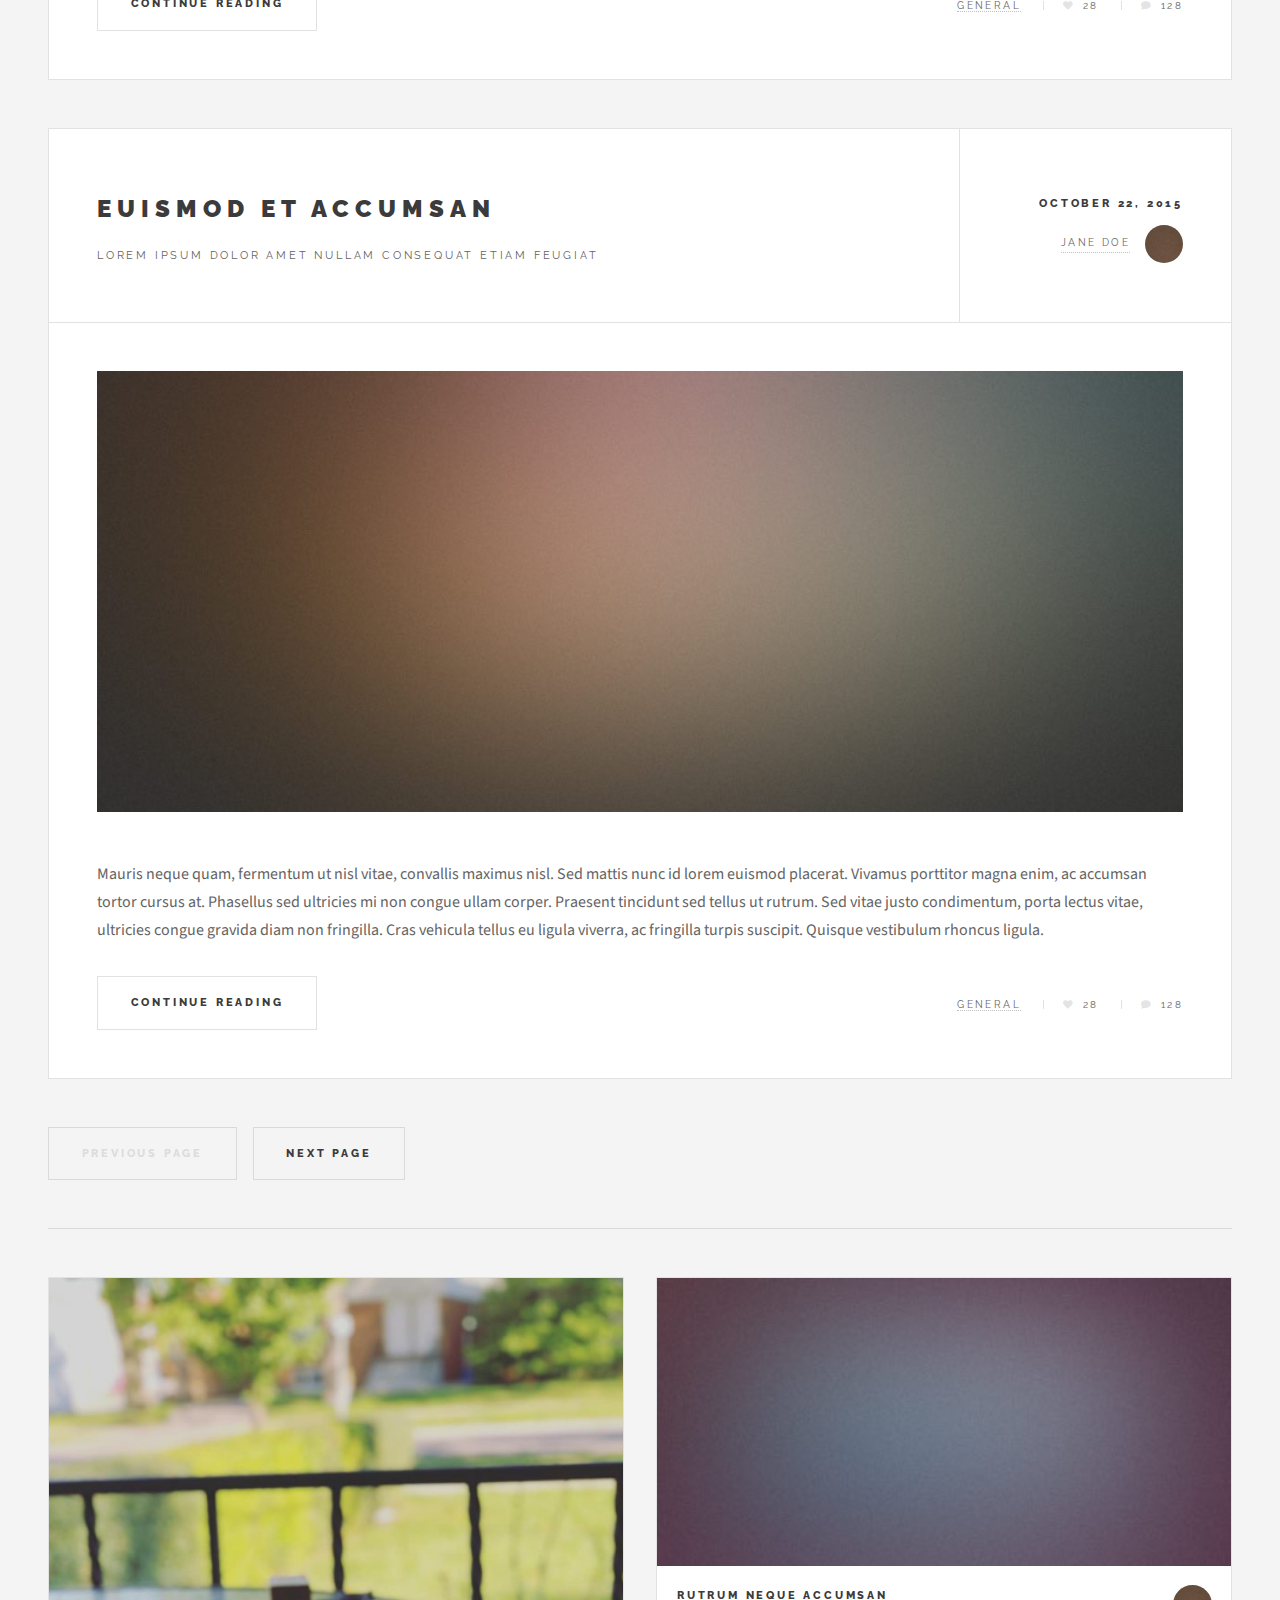
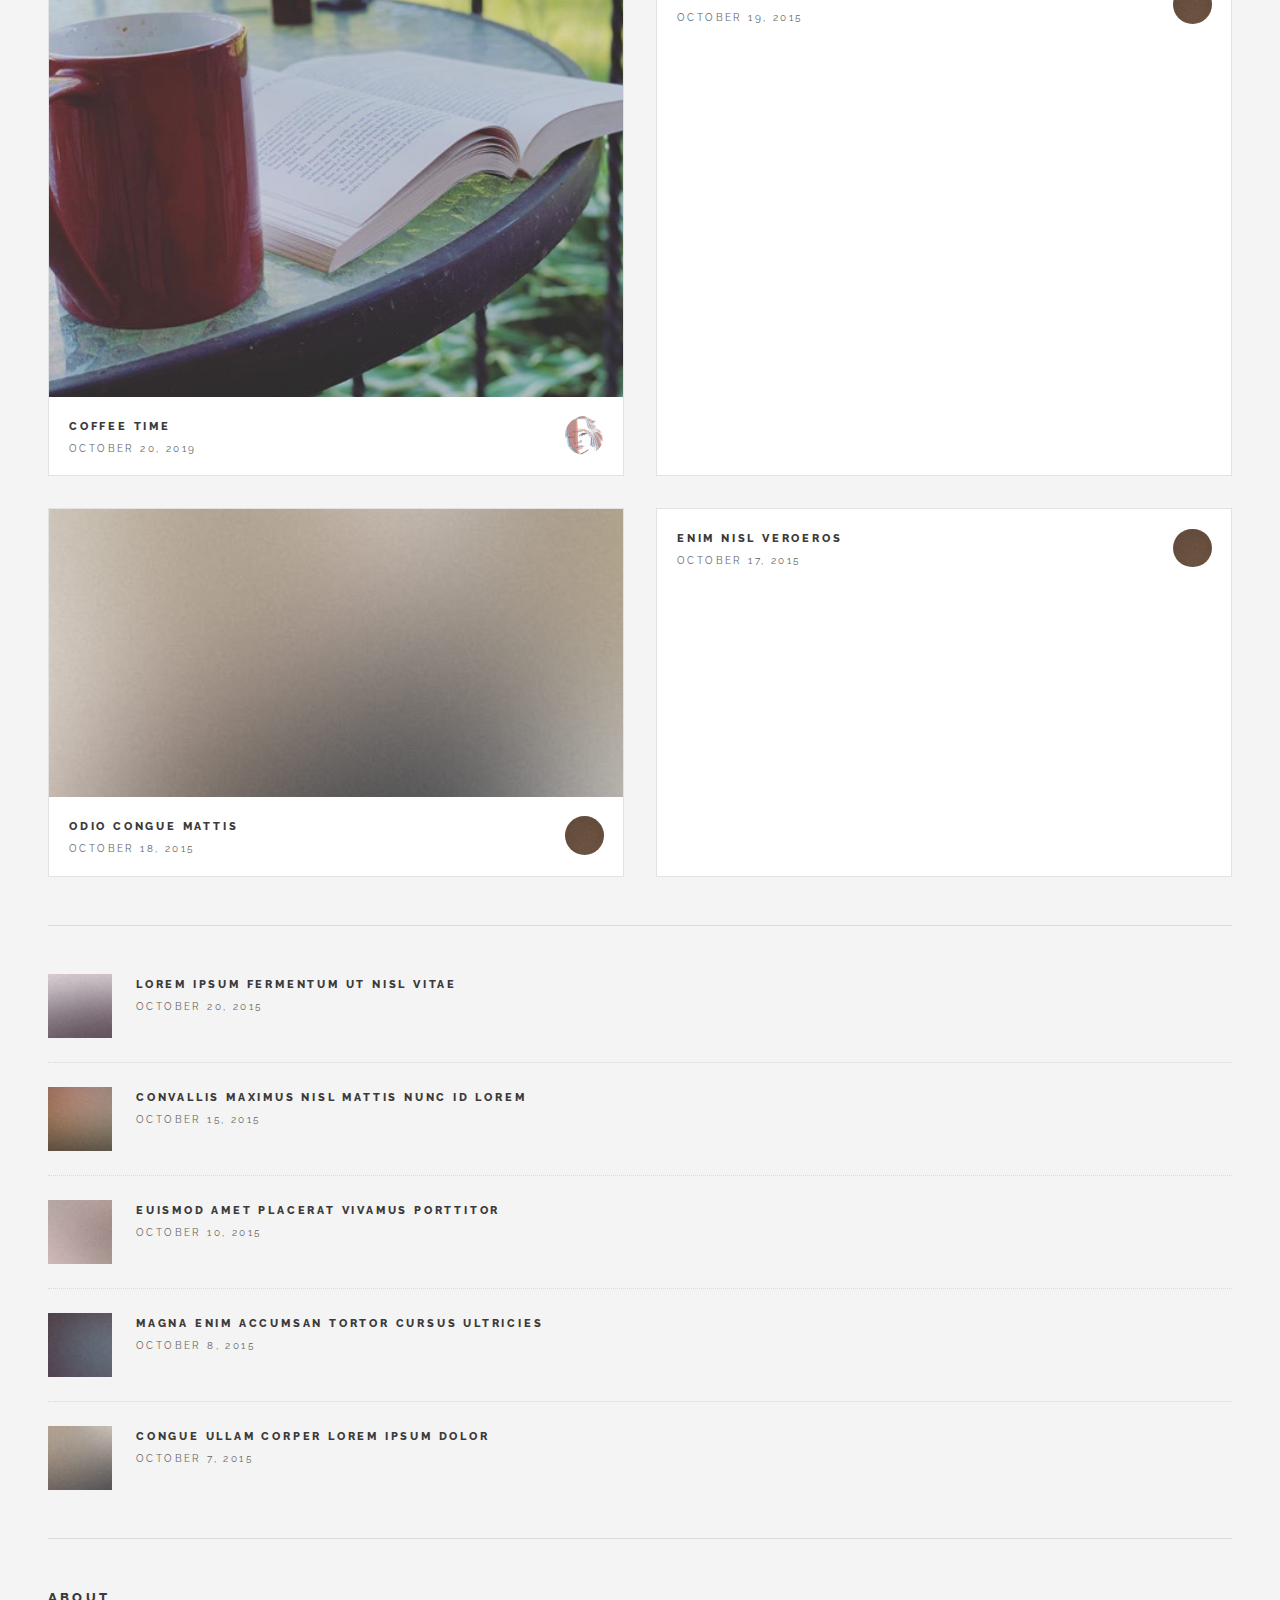
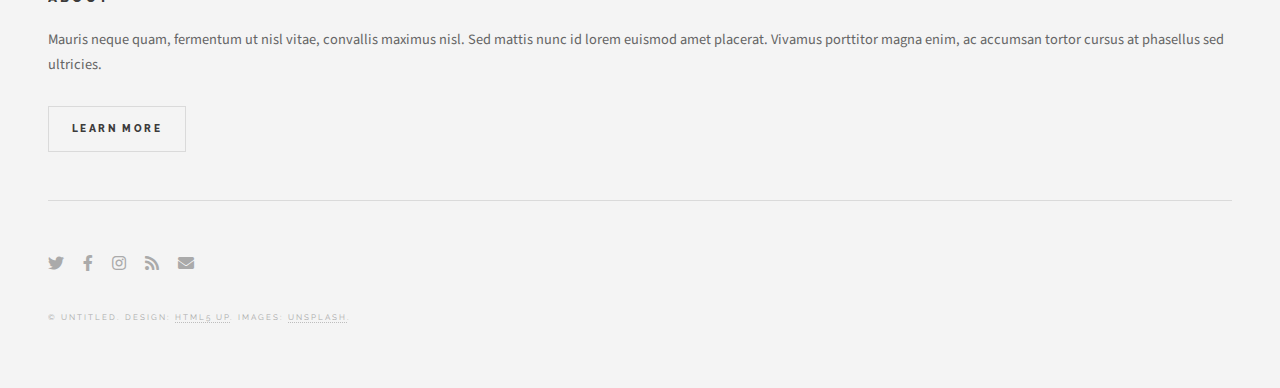
==== commit e210479f: "update index" ====
--- a/index.html
+++ b/index.html
@@ -112,8 +112,8 @@
 										<a href="#" class="author"><span class="name">Erica Wilson</span><img src="images/3DMe.jpg" alt="" /></a>
 									</div>
 								</header>
-								<a href="single.html" class="image featured"><img src="images/Annotation 2019-11-24 092145.png" alt="" /></a>
-								<p>Mauris neque quam, fermentum ut nisl vitae, convallis maximus nisl. Sed mattis nunc id lorem euismod placerat. Vivamus porttitor magna enim, ac accumsan tortor cursus at. Phasellus sed ultricies mi non congue ullam corper. Praesent tincidunt sed tellus ut rutrum. Sed vitae justo condimentum, porta lectus vitae, ultricies congue gravida diam non fringilla.</p>
+								<a href="single.html" class="image featured"><img src="images/ACB98C12-E796-4485-A560-E29CDDBAEC6B.JPG" alt="" /></a>
+								<p>Life blogger, makeup enthusiast, real life person. Follow my journey while I try to get in shape. New content available whenever I can. </p>
 								<footer>
 									<ul class="actions">
 										<li><a href="Beach.html" class="button large">Continue Reading</a></li>
@@ -510,7 +510,7 @@
 							    <h2>Erica&nbsp; <br>
 							      Wilson</h2>
 				    <p><strong>Email</strong>:info@eWilson.ca<br>
-			        <strong><a href="https://twitter.com/pumpkinnice"><img src="images/transparenttwitter.png" width="44" height="43" alt=""></a></strong><a href="https://www.instagram.com/alibasterd/"><img src="images/instagram-flat-icon-circle-image-400x400.png" width="45" height="44" alt=""></a> </p>
+			        <strong><a href="https://twitter.com/pumpkinnice" target="_blank"><img src="images/transparenttwitter.png" width="44" height="43" alt=""></a></strong><a href="https://www.instagram.com/alibasterd/" target="_blank"><img src="images/instagram-flat-icon-circle-image-400x400.png" width="45" height="44" alt=""></a> </p>
 				  </header>
 				  </button>
 			    </section>
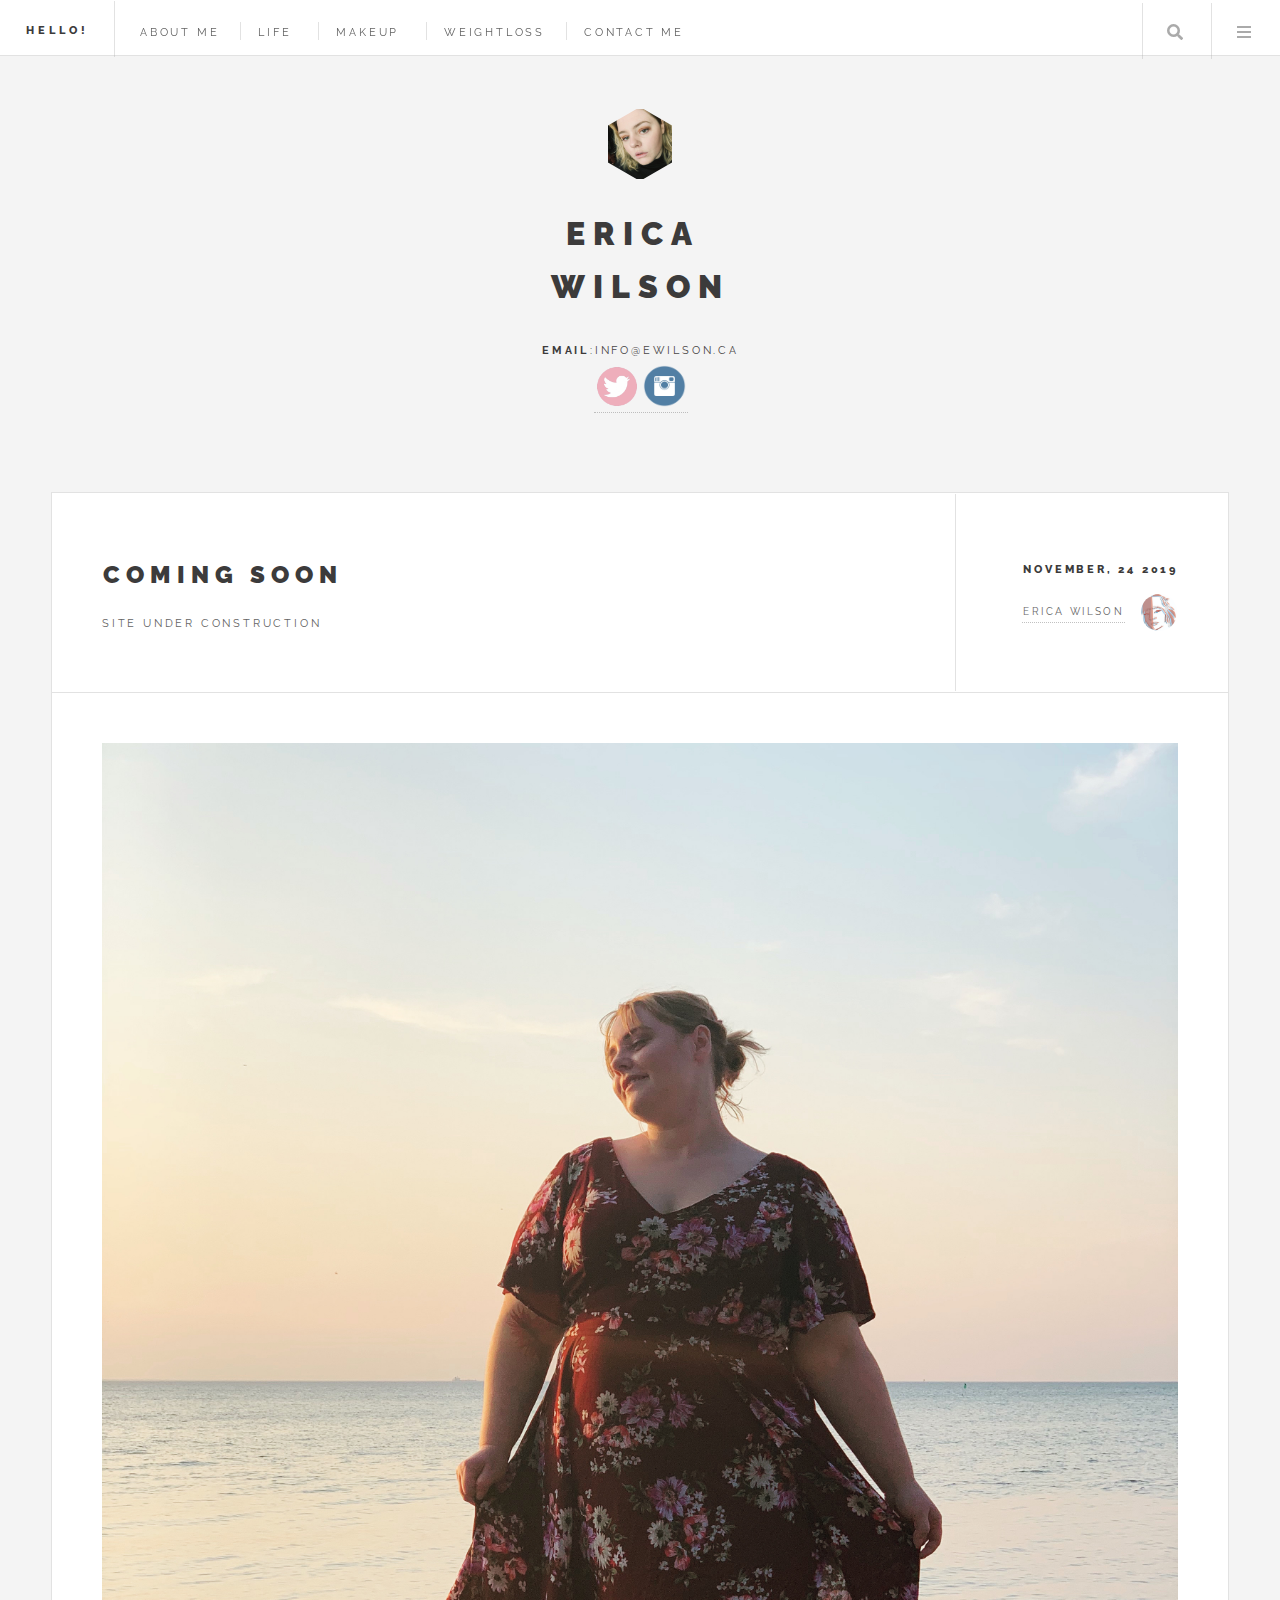
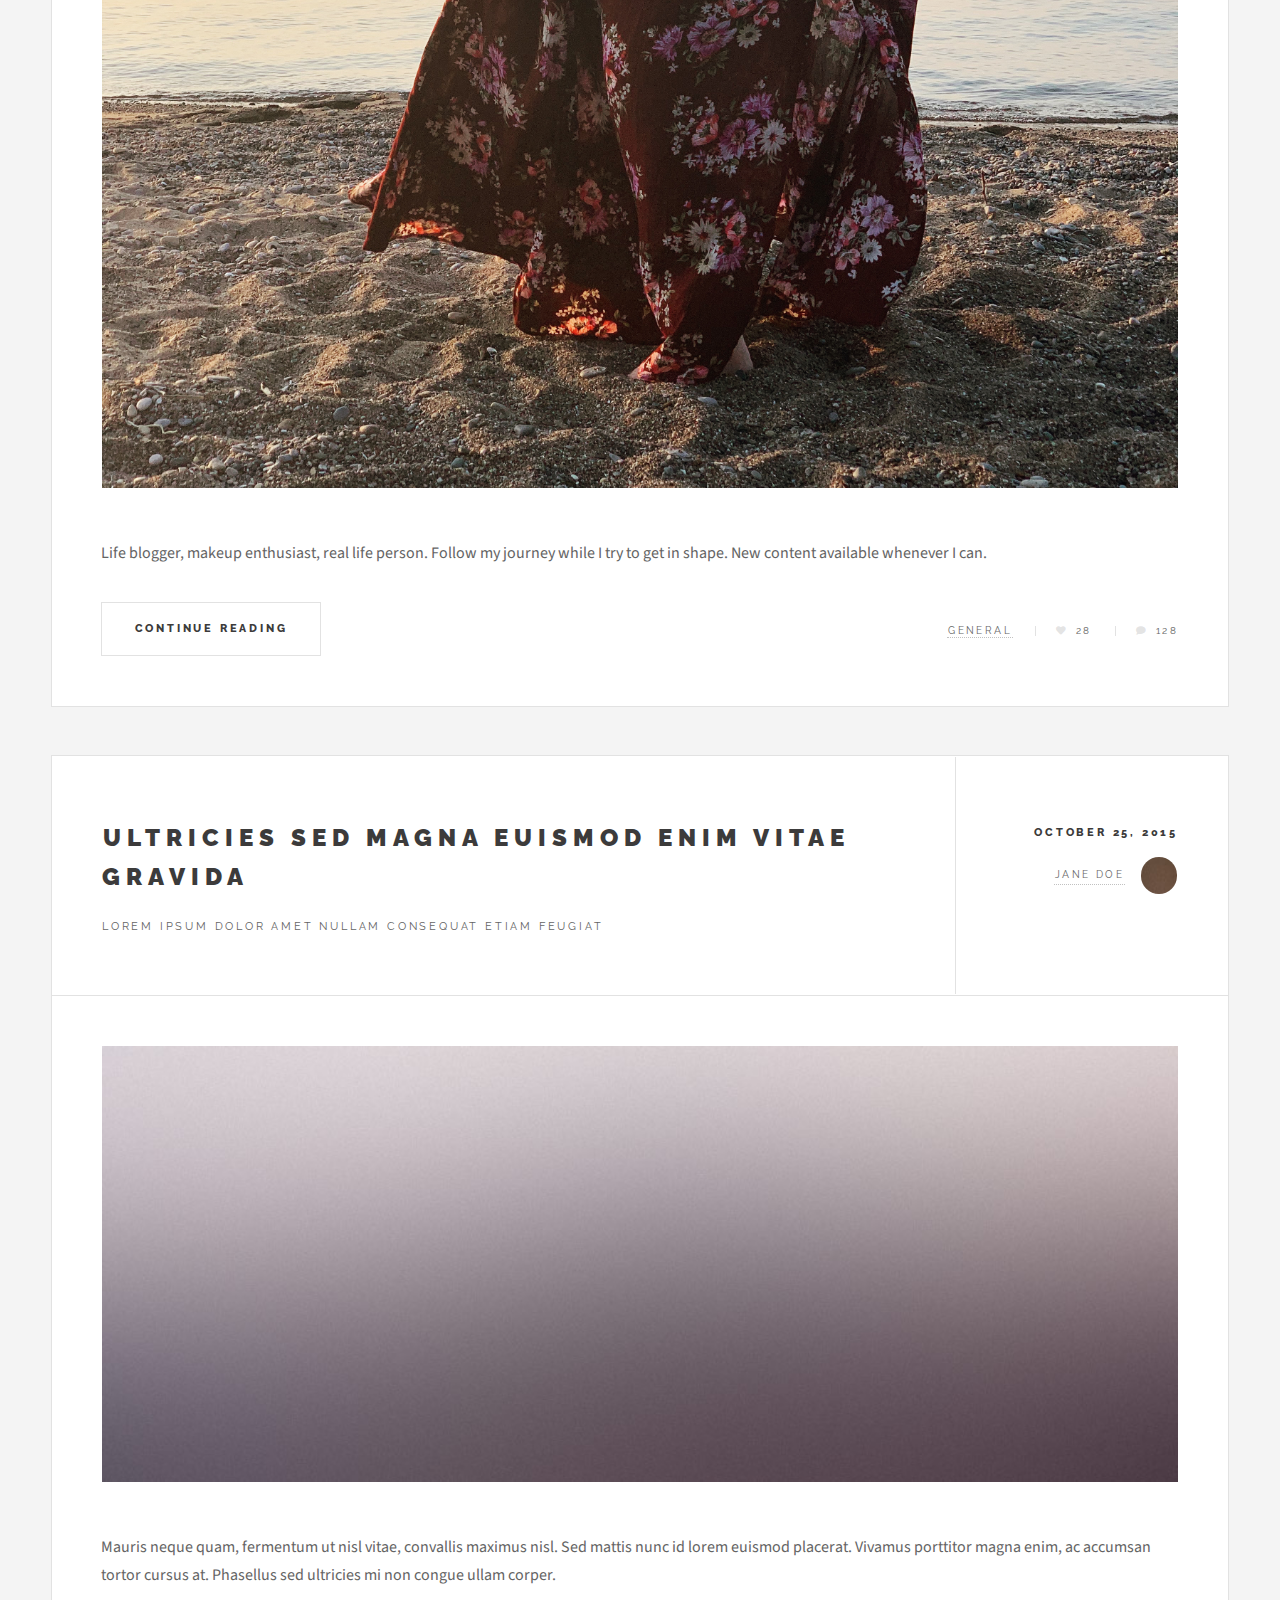
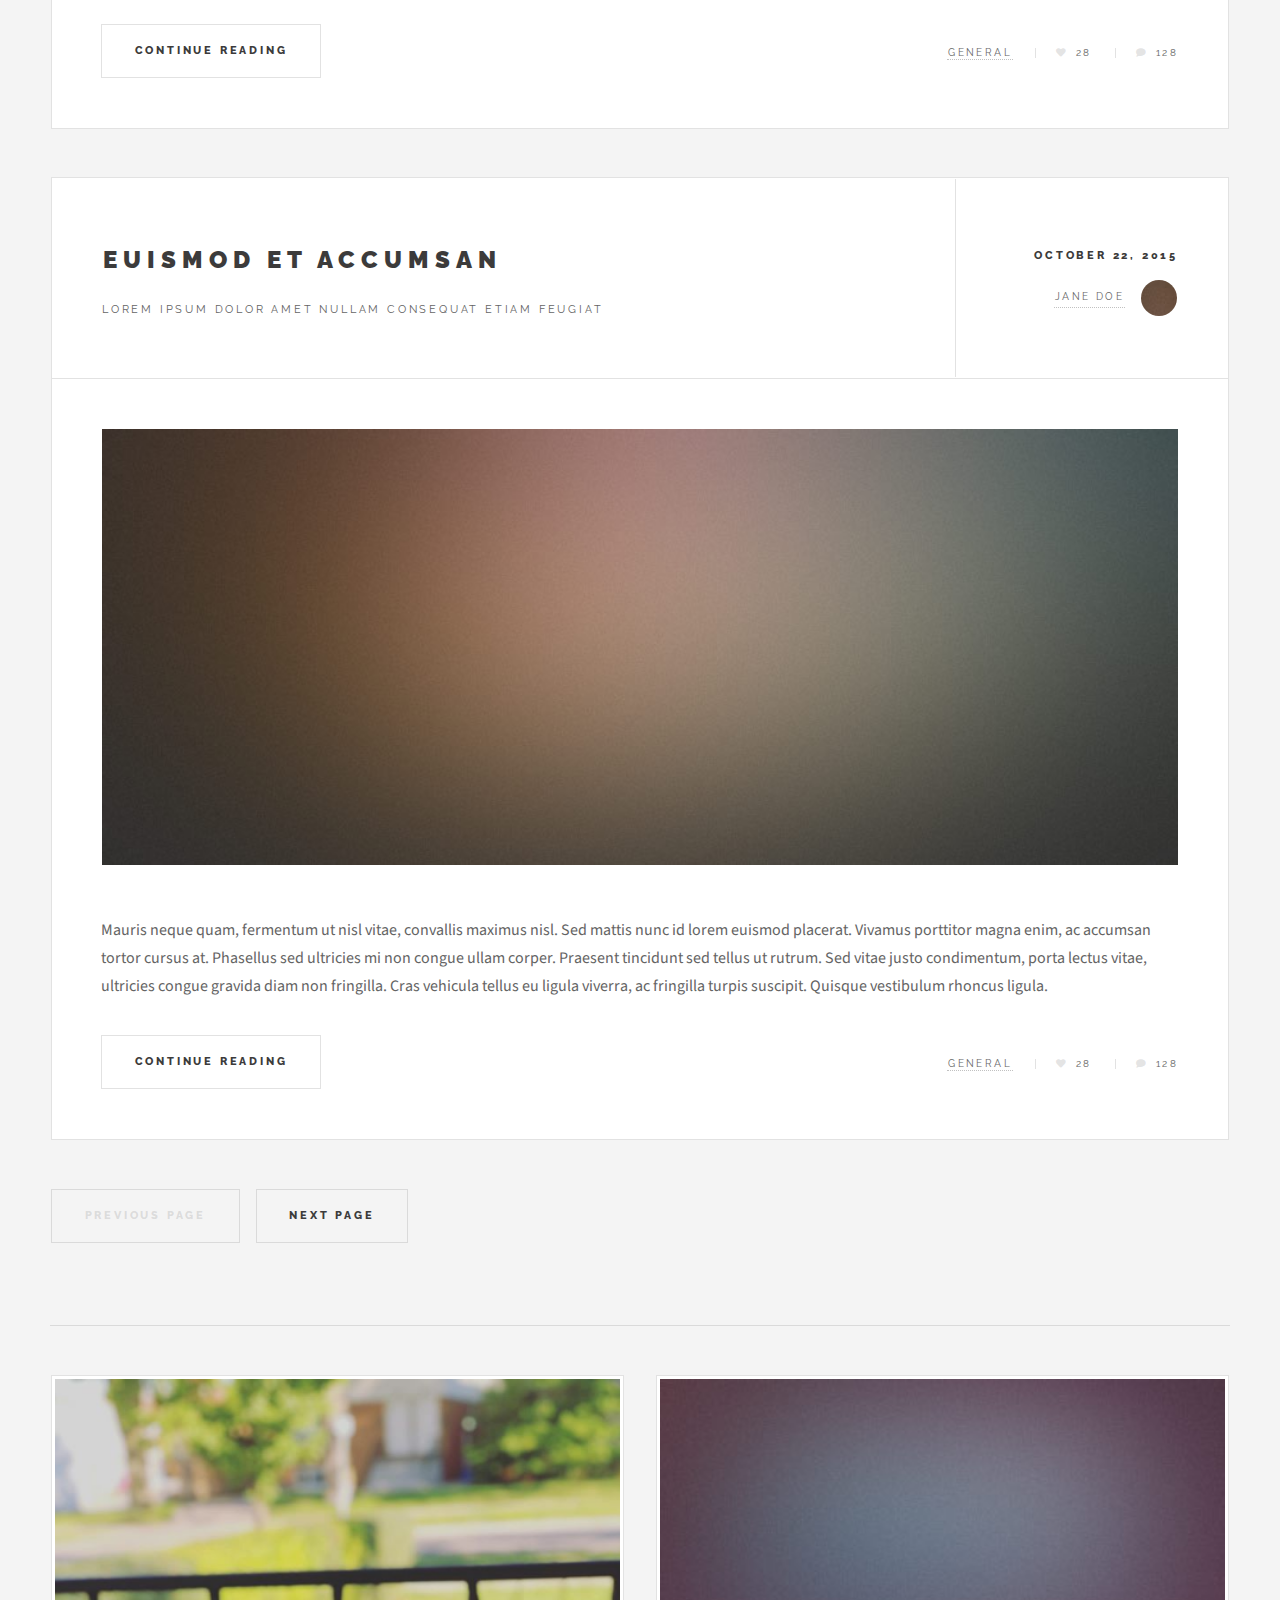
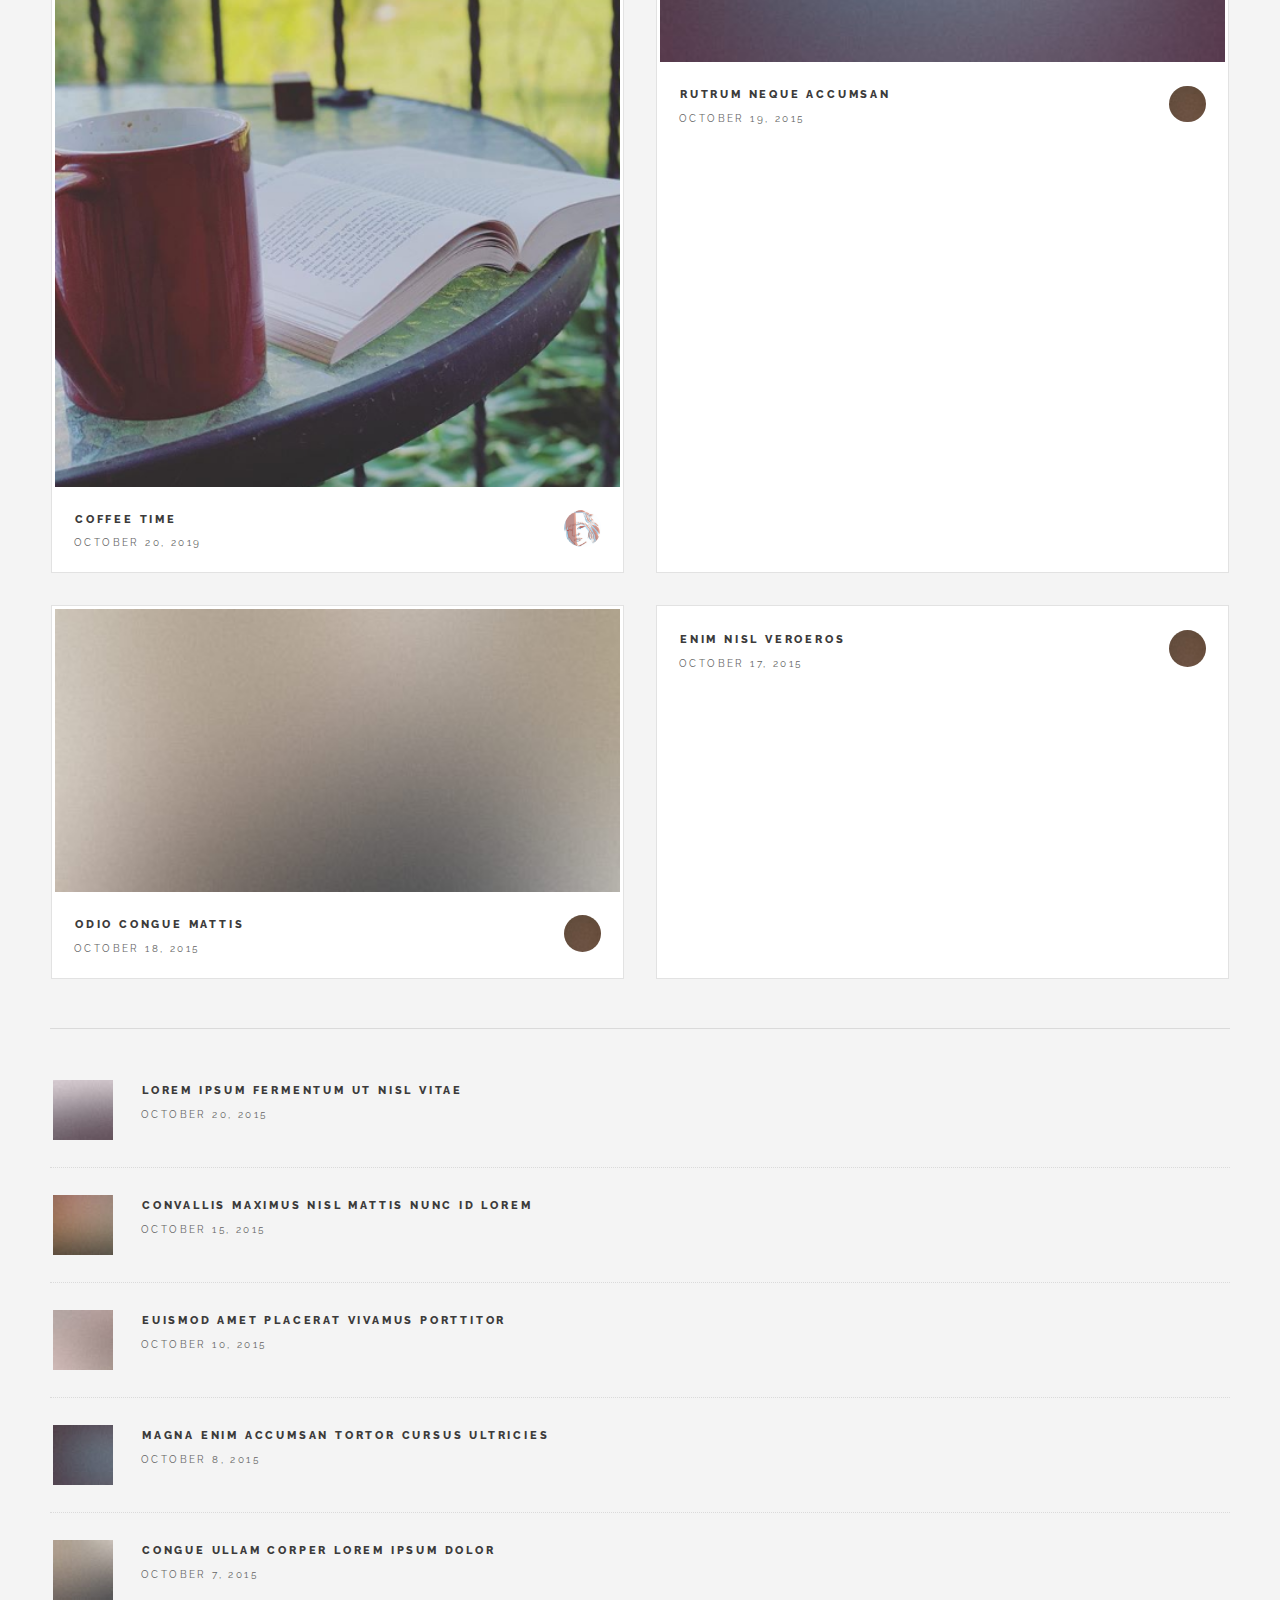
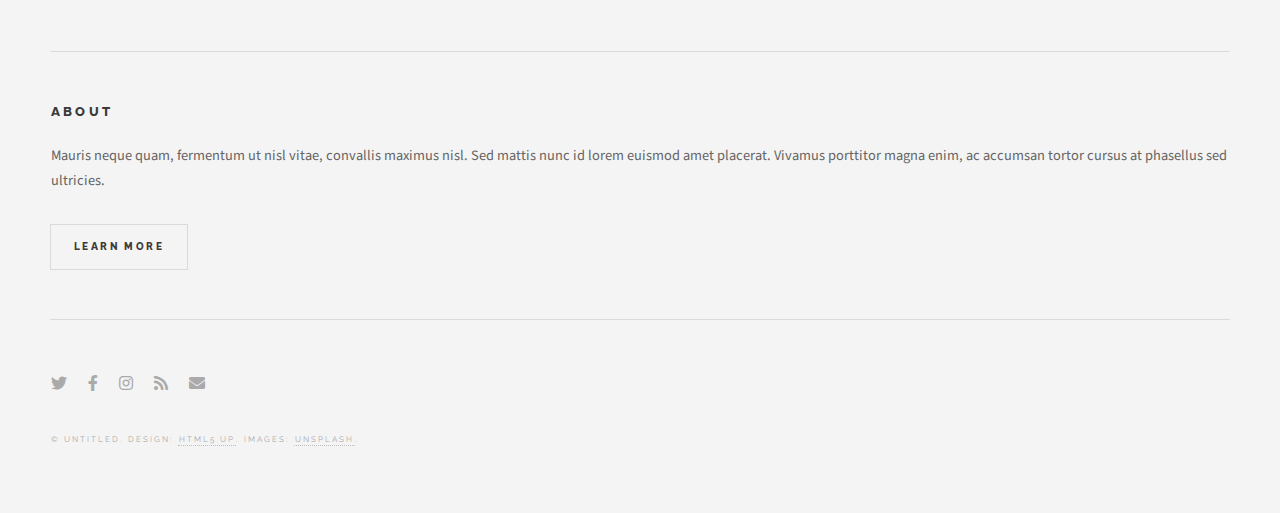
==== commit 204e2bef: "yeet" ====
--- a/index.html
+++ b/index.html
@@ -27,10 +27,10 @@
 						<nav class="links">
 							<ul>
 								<li><a href="About.html">About Me</a></li>
-								<li><a href="#">Ipsum</a></li>
-								<li><a href="#">Feugiat</a></li>
-								<li><a href="#">Tempus</a></li>
-								<li><a href="#">Adipiscing</a></li>
+								<li><a href="#">Life&nbsp;</a></li>
+								<li><a href="#">Makeup&nbsp;</a></li>
+<li><a href="#">weightloss</a></li>
+								<li><a href="#">contact me</a></li>
 							</ul>
 						</nav>
 						<nav class="main">
--- a/assets/css/main.css
+++ b/assets/css/main.css
@@ -18,12 +18,19 @@
 canvas, details, embed, figure, figcaption,
 footer, header, hgroup, menu, nav, output, ruby,
 section, summary, time, mark, audio, video {
-	margin: 0;
-	padding: 0;
-	border: 0;
-	font-size: 100%;
-	font: inherit;
-	vertical-align: baseline;}
+    margin-top: 0pt;
+    margin-right: 0pt;
+    margin-left: 0pt;
+    margin-bottom: 0pt;
+    padding-top: 1px;
+    padding-right: 1px;
+    padding-left: 1px;
+    padding-bottom: 1px;
+    border: 0;
+    font-size: 100%;
+    font: inherit;
+    vertical-align: baseline;
+}
 
 article, aside, details, figcaption, figure,
 footer, header, hgroup, menu, nav, section {
@@ -1903,7 +1910,8 @@
 			input[type="button"]:hover:active,
 			button:hover:active,
 			.button:hover:active {
-				background-color: rgba(46, 186, 174, 0.05);
+    background-color: rgba(64,207,195,0.92);
+    size: 7;
 			}
 
 		input[type="submit"]:before, input[type="submit"]:after,
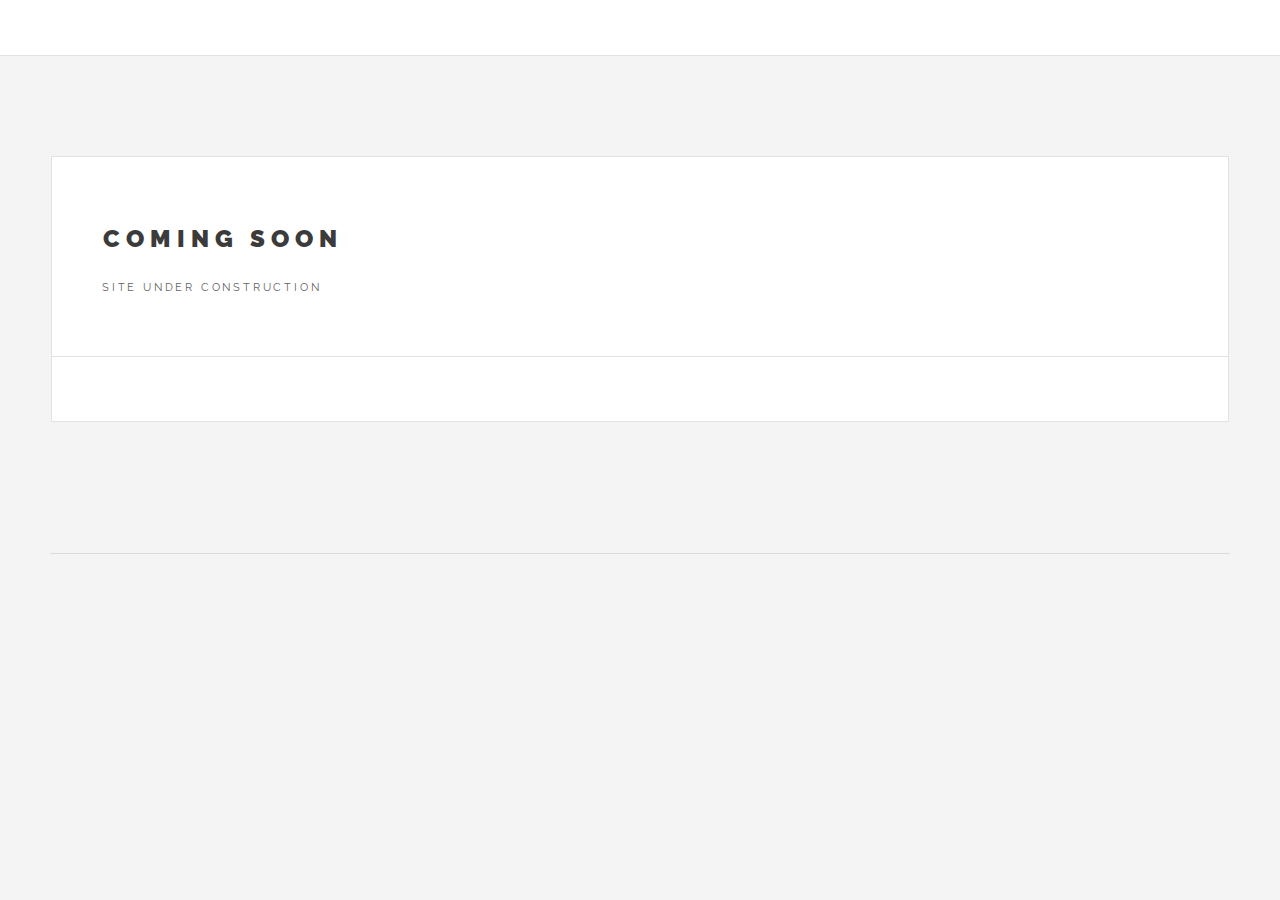
==== commit c69099ca: "Add files via upload" ====
--- a/index.html
+++ b/index.html
@@ -1,645 +1,435 @@
-<!DOCTYPE HTML>
-<!--
-	Future Imperfect by HTML5 UP
-	html5up.net | @ajlkn
-	Free for personal and commercial use under the CCA 3.0 license (html5up.net/license)
--->
-<html>
-	<head>
-		<title>Just a spooky nerd with a love of makeup</title>
-		<meta charset="utf-8" />
-		<meta name="viewport" content="width=device-width, initial-scale=1, user-scalable=no" />
-		<link rel="stylesheet" href="assets/css/main.css" />
-		<style type="text/css">
-		h1,h2,h3,h4,h5,h6 {
-    font-family: Raleway, Helvetica, sans-serif;
-}
-        </style>
-    </head>
-	<body class="is-preload">
-
-		<!-- Wrapper -->
-	<div id="wrapper">
-
-				<!-- Header -->
-			  <header id="header">
-				<h1><a href="index.html">Hello!</a></h1>
-						<nav class="links">
-							<ul>
-								<li><a href="About.html">About Me</a></li>
-								<li><a href="#">Life&nbsp;</a></li>
-								<li><a href="#">Makeup&nbsp;</a></li>
-<li><a href="#">weightloss</a></li>
-								<li><a href="#">contact me</a></li>
-							</ul>
-						</nav>
-						<nav class="main">
-							<ul>
-								<li class="search">
-									<a class="fa-search" href="#search">Search</a>
-									<form id="search" method="get" action="#">
-										<input type="text" name="query" placeholder="Search" />
-									</form>
-								</li>
-								<li class="menu">
-									<a class="fa-bars" href="#menu">Menu</a>
-								</li>
-							</ul>
-						</nav>
-	  </header>
-
-				<!-- Menu -->
-					<section id="menu">
-
-						<!-- Search -->
-							<section>
-								<form class="search" method="get" action="#">
-									<input type="text" name="query" placeholder="Search" />
-								</form>
-							</section>
-
-						<!-- Links -->
-							<section>
-								<ul class="links">
-									<li>
-										<a href="#">
-											<h3>Lorem ipsum</h3>
-											<p>Feugiat tempus veroeros dolor</p>
-										</a>
-									</li>
-									<li>
-										<a href="#">
-											<h3>Dolor sit amet</h3>
-											<p>Sed vitae justo condimentum</p>
-										</a>
-									</li>
-									<li>
-										<a href="#">
-											<h3>Feugiat veroeros</h3>
-											<p>Phasellus sed ultricies mi congue</p>
-										</a>
-									</li>
-									<li>
-										<a href="#">
-											<h3>Etiam sed consequat</h3>
-											<p>Porta lectus amet ultricies</p>
-										</a>
-									</li>
-								</ul>
-							</section>
-
-						<!-- Actions -->
-							<section>
-								<ul class="actions stacked">
-									<li><a href="#" class="button large fit">Log In</a></li>
-								</ul>
-							</section>
-
-					</section>
-
-				<!-- Main -->
-	  <div id="main">
-
-						<!-- Post -->
-							<article class="post">
-								<header>
-									<div class="title">
-										<h2><a href="single.html">Coming Soon</a></h2>
-										<p>Site under construction</p>
-									</div>
-									<div class="meta">
-										<time class="published" datetime="2019-11-24">November, 24 2019</time>
-										<a href="#" class="author"><span class="name">Erica Wilson</span><img src="images/3DMe.jpg" alt="" /></a>
-									</div>
-								</header>
-								<a href="single.html" class="image featured"><img src="images/ACB98C12-E796-4485-A560-E29CDDBAEC6B.JPG" alt="" /></a>
-								<p>Life blogger, makeup enthusiast, real life person. Follow my journey while I try to get in shape. New content available whenever I can. </p>
-								<footer>
-									<ul class="actions">
-										<li><a href="Beach.html" class="button large">Continue Reading</a></li>
-									</ul>
-									<ul class="stats">
-										<li><a href="#">General</a></li>
-										<li><a href="#" class="icon solid fa-heart">28</a></li>
-										<li><a href="#" class="icon solid fa-comment">128</a></li>
-									</ul>
-								</footer>
-							</article>
-
-						<!-- Post -->
-							<article class="post">
-								<header>
-									<div class="title">
-										<h2><a href="single.html">Ultricies sed magna euismod enim vitae gravida</a></h2>
-										<p>Lorem ipsum dolor amet nullam consequat etiam feugiat</p>
-									</div>
-									<div class="meta">
-										<time class="published" datetime="2015-10-25">October 25, 2015</time>
-										<a href="#" class="author"><span class="name">Jane Doe</span><img src="images/avatar.jpg" alt="" /></a>
-									</div>
-								</header>
-								<a href="single.html" class="image featured"><img src="images/pic02.jpg" alt="" /></a>
-								<p>Mauris neque quam, fermentum ut nisl vitae, convallis maximus nisl. Sed mattis nunc id lorem euismod placerat. Vivamus porttitor magna enim, ac accumsan tortor cursus at. Phasellus sed ultricies mi non congue ullam corper.</p>
-								<footer>
-									<ul class="actions">
-										<li><a href="single.html" class="button large">Continue Reading</a></li>
-									</ul>
-									<ul class="stats">
-										<li><a href="#">General</a></li>
-										<li><a href="#" class="icon solid fa-heart">28</a></li>
-										<li><a href="#" class="icon solid fa-comment">128</a></li>
-									</ul>
-								</footer>
-							</article>
-
-						<!-- Post -->
-							<article class="post">
-								<header>
-									<div class="title">
-										<h2><a href="single.html">Euismod et accumsan</a></h2>
-										<p>Lorem ipsum dolor amet nullam consequat etiam feugiat</p>
-									</div>
-									<div class="meta">
-										<time class="published" datetime="2015-10-22">October 22, 2015</time>
-										<a href="#" class="author"><span class="name">Jane Doe</span><img src="images/avatar.jpg" alt="" /></a>
-									</div>
-								</header>
-								<a href="single.html" class="image featured"><img src="images/pic03.jpg" alt="" /></a>
-								<p>Mauris neque quam, fermentum ut nisl vitae, convallis maximus nisl. Sed mattis nunc id lorem euismod placerat. Vivamus porttitor magna enim, ac accumsan tortor cursus at. Phasellus sed ultricies mi non congue ullam corper. Praesent tincidunt sed tellus ut rutrum. Sed vitae justo condimentum, porta lectus vitae, ultricies congue gravida diam non fringilla. Cras vehicula tellus eu ligula viverra, ac fringilla turpis suscipit. Quisque vestibulum rhoncus ligula.</p>
-								<footer>
-									<ul class="actions">
-										<li><a href="single.html" class="button large">Continue Reading</a></li>
-									</ul>
-									<ul class="stats">
-										<li><a href="#">General</a></li>
-										<li><a href="#" class="icon solid fa-heart">28</a></li>
-										<li><a href="#" class="icon solid fa-comment">128</a></li>
-									</ul>
-								</footer>
-							</article>
-
-						<!-- Post -->
-						<!--
-							<article class="post">
-								<header>
-									<div class="title">
-										<h2><a href="#">Elements</a></h2>
-										<p>Lorem ipsum dolor amet nullam consequat etiam feugiat</p>
-									</div>
-									<div class="meta">
-										<time class="published" datetime="2015-10-18">October 18, 2015</time>
-										<a href="#" class="author"><span class="name">Jane Doe</span><img src="images/avatar.jpg" alt="" /></a>
-									</div>
-								</header>
-
-								<section>
-									<h3>Text</h3>
-									<p>This is <b>bold</b> and this is <strong>strong</strong>. This is <i>italic</i> and this is <em>emphasized</em>.
-									This is <sup>superscript</sup> text and this is <sub>subscript</sub> text.
-									This is <u>underlined</u> and this is code: <code>for (;;) { ... }</code>. Finally, <a href="#">this is a link</a>.</p>
-									<hr />
-									<p>Nunc lacinia ante nunc ac lobortis. Interdum adipiscing gravida odio porttitor sem non mi integer non faucibus ornare mi ut ante amet placerat aliquet. Volutpat eu sed ante lacinia sapien lorem accumsan varius montes viverra nibh in adipiscing blandit tempus accumsan.</p>
-									<hr />
-									<h2>Heading Level 2</h2>
-									<h3>Heading Level 3</h3>
-									<h4>Heading Level 4</h4>
-									<hr />
-									<h4>Blockquote</h4>
-									<blockquote>Fringilla nisl. Donec accumsan interdum nisi, quis tincidunt felis sagittis eget tempus euismod. Vestibulum ante ipsum primis in faucibus vestibulum. Blandit adipiscing eu felis iaculis volutpat ac adipiscing accumsan faucibus. Vestibulum ante ipsum primis in faucibus lorem ipsum dolor sit amet nullam adipiscing eu felis.</blockquote>
-									<h4>Preformatted</h4>
-									<pre><code>i = 0;
-
-while (!deck.isInOrder()) {
-  print 'Iteration ' + i;
-  deck.shuffle();
-  i++;
-}
-
-print 'It took ' + i + ' iterations to sort the deck.';</code></pre>
-								</section>
-
-								<section>
-									<h3>Lists</h3>
-									<div class="row">
-										<div class="col-6 col-12-medium">
-											<h4>Unordered</h4>
-											<ul>
-												<li>Dolor pulvinar etiam.</li>
-												<li>Sagittis adipiscing.</li>
-												<li>Felis enim feugiat.</li>
-											</ul>
-											<h4>Alternate</h4>
-											<ul class="alt">
-												<li>Dolor pulvinar etiam.</li>
-												<li>Sagittis adipiscing.</li>
-												<li>Felis enim feugiat.</li>
-											</ul>
-										</div>
-										<div class="col-6 col-12-medium">
-											<h4>Ordered</h4>
-											<ol>
-												<li>Dolor pulvinar etiam.</li>
-												<li>Etiam vel felis viverra.</li>
-												<li>Felis enim feugiat.</li>
-												<li>Dolor pulvinar etiam.</li>
-												<li>Etiam vel felis lorem.</li>
-												<li>Felis enim et feugiat.</li>
-											</ol>
-											<h4>Icons</h4>
-											<ul class="icons">
-												<li><a href="#" class="icon brands fa-twitter"><span class="label">Twitter</span></a></li>
-												<li><a href="#" class="icon brands fa-facebook-f"><span class="label">Facebook</span></a></li>
-												<li><a href="#" class="icon brands fa-instagram"><span class="label">Instagram</span></a></li>
-												<li><a href="#" class="icon brands fa-github"><span class="label">Github</span></a></li>
-											</ul>
-										</div>
-									</div>
-									<h3>Actions</h3>
-									<div class="row">
-										<div class="col-6 col-12-medium">
-											<ul class="actions">
-												<li><a href="#" class="button">Default</a></li>
-												<li><a href="#" class="button">Default</a></li>
-												<li><a href="#" class="button">Default</a></li>
-											</ul>
-											<ul class="actions small">
-												<li><a href="#" class="button small">Small</a></li>
-												<li><a href="#" class="button small">Small</a></li>
-												<li><a href="#" class="button small">Small</a></li>
-											</ul>
-											<ul class="actions stacked">
-												<li><a href="#" class="button">Default</a></li>
-												<li><a href="#" class="button">Default</a></li>
-												<li><a href="#" class="button">Default</a></li>
-											</ul>
-											<ul class="actions stacked">
-												<li><a href="#" class="button small">Small</a></li>
-												<li><a href="#" class="button small">Small</a></li>
-												<li><a href="#" class="button small">Small</a></li>
-											</ul>
-										</div>
-										<div class="col-6 col-12-medium">
-											<ul class="actions stacked">
-												<li><a href="#" class="button fit">Default</a></li>
-												<li><a href="#" class="button fit">Default</a></li>
-											</ul>
-											<ul class="actions stacked">
-												<li><a href="#" class="button small fit">Small</a></li>
-												<li><a href="#" class="button small fit">Small</a></li>
-											</ul>
-										</div>
-									</div>
-								</section>
-
-								<section>
-									<h3>Table</h3>
-									<h4>Default</h4>
-									<div class="table-wrapper">
-										<table>
-											<thead>
-												<tr>
-													<th>Name</th>
-													<th>Description</th>
-													<th>Price</th>
-												</tr>
-											</thead>
-											<tbody>
-												<tr>
-													<td>Item One</td>
-													<td>Ante turpis integer aliquet porttitor.</td>
-													<td>29.99</td>
-												</tr>
-												<tr>
-													<td>Item Two</td>
-													<td>Vis ac commodo adipiscing arcu aliquet.</td>
-													<td>19.99</td>
-												</tr>
-												<tr>
-													<td>Item Three</td>
-													<td> Morbi faucibus arcu accumsan lorem.</td>
-													<td>29.99</td>
-												</tr>
-												<tr>
-													<td>Item Four</td>
-													<td>Vitae integer tempus condimentum.</td>
-													<td>19.99</td>
-												</tr>
-												<tr>
-													<td>Item Five</td>
-													<td>Ante turpis integer aliquet porttitor.</td>
-													<td>29.99</td>
-												</tr>
-											</tbody>
-											<tfoot>
-												<tr>
-													<td colspan="2"></td>
-													<td>100.00</td>
-												</tr>
-											</tfoot>
-										</table>
-									</div>
-
-									<h4>Alternate</h4>
-									<div class="table-wrapper">
-										<table class="alt">
-											<thead>
-												<tr>
-													<th>Name</th>
-													<th>Description</th>
-													<th>Price</th>
-												</tr>
-											</thead>
-											<tbody>
-												<tr>
-													<td>Item One</td>
-													<td>Ante turpis integer aliquet porttitor.</td>
-													<td>29.99</td>
-												</tr>
-												<tr>
-													<td>Item Two</td>
-													<td>Vis ac commodo adipiscing arcu aliquet.</td>
-													<td>19.99</td>
-												</tr>
-												<tr>
-													<td>Item Three</td>
-													<td> Morbi faucibus arcu accumsan lorem.</td>
-													<td>29.99</td>
-												</tr>
-												<tr>
-													<td>Item Four</td>
-													<td>Vitae integer tempus condimentum.</td>
-													<td>19.99</td>
-												</tr>
-												<tr>
-													<td>Item Five</td>
-													<td>Ante turpis integer aliquet porttitor.</td>
-													<td>29.99</td>
-												</tr>
-											</tbody>
-											<tfoot>
-												<tr>
-													<td colspan="2"></td>
-													<td>100.00</td>
-												</tr>
-											</tfoot>
-										</table>
-									</div>
-								</section>
-
-								<section>
-									<h3>Buttons</h3>
-									<ul class="actions">
-										<li><a href="#" class="button large">Large</a></li>
-										<li><a href="#" class="button">Default</a></li>
-										<li><a href="#" class="button small">Small</a></li>
-									</ul>
-									<ul class="actions fit">
-										<li><a href="#" class="button fit">Fit</a></li>
-										<li><a href="#" class="button fit">Fit</a></li>
-										<li><a href="#" class="button fit">Fit</a></li>
-									</ul>
-									<ul class="actions fit small">
-										<li><a href="#" class="button fit small">Fit + Small</a></li>
-										<li><a href="#" class="button fit small">Fit + Small</a></li>
-										<li><a href="#" class="button fit small">Fit + Small</a></li>
-									</ul>
-									<ul class="actions">
-										<li><a href="#" class="button icon solid fa-download">Icon</a></li>
-										<li><a href="#" class="button icon solid fa-upload">Icon</a></li>
-										<li><a href="#" class="button icon solid fa-save">Icon</a></li>
-									</ul>
-									<ul class="actions">
-										<li><span class="button disabled">Disabled</span></li>
-										<li><span class="button disabled icon solid fa-download">Disabled</span></li>
-									</ul>
-								</section>
-
-								<section>
-									<h3>Form</h3>
-									<form method="post" action="#">
-										<div class="row gtr-uniform">
-											<div class="col-6 col-12-xsmall">
-												<input type="text" name="demo-name" id="demo-name" value="" placeholder="Name" />
-											</div>
-											<div class="col-6 col-12-xsmall">
-												<input type="email" name="demo-email" id="demo-email" value="" placeholder="Email" />
-											</div>
-											<div class="col-12">
-												<select name="demo-category" id="demo-category">
-													<option value="">- Category -</option>
-													<option value="1">Manufacturing</option>
-													<option value="1">Shipping</option>
-													<option value="1">Administration</option>
-													<option value="1">Human Resources</option>
-												</select>
-											</div>
-											<div class="col-4 col-12-small">
-												<input type="radio" id="demo-priority-low" name="demo-priority" checked>
-												<label for="demo-priority-low">Low</label>
-											</div>
-											<div class="col-4 col-12-small">
-												<input type="radio" id="demo-priority-normal" name="demo-priority">
-												<label for="demo-priority-normal">Normal</label>
-											</div>
-											<div class="col-4 col-12-small">
-												<input type="radio" id="demo-priority-high" name="demo-priority">
-												<label for="demo-priority-high">High</label>
-											</div>
-											<div class="col-6 col-12-small">
-												<input type="checkbox" id="demo-copy" name="demo-copy">
-												<label for="demo-copy">Email me a copy</label>
-											</div>
-											<div class="col-6 col-12-small">
-												<input type="checkbox" id="demo-human" name="demo-human" checked>
-												<label for="demo-human">Not a robot</label>
-											</div>
-											<div class="col-12">
-												<textarea name="demo-message" id="demo-message" placeholder="Enter your message" rows="6"></textarea>
-											</div>
-											<div class="col-12">
-												<ul class="actions">
-													<li><input type="submit" value="Send Message" /></li>
-													<li><input type="reset" value="Reset" /></li>
-												</ul>
-											</div>
-										</div>
-									</form>
-								</section>
-
-								<section>
-									<h3>Image</h3>
-									<h4>Fit</h4>
-									<div class="box alt">
-										<div class="row gtr-uniform">
-											<div class="col-12"><span class="image fit"><img src="images/pic02.jpg" alt="" /></span></div>
-											<div class="col-4"><span class="image fit"><img src="images/pic04.jpg" alt="" /></span></div>
-											<div class="col-4"><span class="image fit"><img src="images/pic05.jpg" alt="" /></span></div>
-											<div class="col-4"><span class="image fit"><img src="images/pic06.jpg" alt="" /></span></div>
-											<div class="col-4"><span class="image fit"><img src="images/pic06.jpg" alt="" /></span></div>
-											<div class="col-4"><span class="image fit"><img src="images/pic04.jpg" alt="" /></span></div>
-											<div class="col-4"><span class="image fit"><img src="images/pic05.jpg" alt="" /></span></div>
-											<div class="col-4"><span class="image fit"><img src="images/pic05.jpg" alt="" /></span></div>
-											<div class="col-4"><span class="image fit"><img src="images/pic06.jpg" alt="" /></span></div>
-											<div class="col-4"><span class="image fit"><img src="images/pic04.jpg" alt="" /></span></div>
-										</div>
-									</div>
-									<h4>Left &amp; Right</h4>
-									<p><span class="image left"><img src="images/pic07.jpg" alt="" /></span>Fringilla nisl. Donec accumsan interdum nisi, quis tincidunt felis sagittis eget. tempus euismod. Vestibulum ante ipsum primis in faucibus vestibulum. Blandit adipiscing eu felis iaculis volutpat ac adipiscing accumsan eu faucibus. Integer ac pellentesque praesent tincidunt felis sagittis eget. tempus euismod. Vestibulum ante ipsum primis in faucibus vestibulum. Blandit adipiscing eu felis iaculis volutpat ac adipiscing accumsan eu faucibus. Integer ac pellentesque praesent. Donec accumsan interdum nisi, quis tincidunt felis sagittis eget. tempus euismod. Vestibulum ante ipsum primis in faucibus vestibulum. Blandit adipiscing eu felis iaculis volutpat ac adipiscing accumsan eu faucibus. Integer ac pellentesque praesent tincidunt felis sagittis eget. tempus euismod. Vestibulum ante ipsum primis in faucibus vestibulum. Blandit adipiscing eu felis iaculis volutpat ac adipiscing accumsan eu faucibus. Integer ac pellentesque praesent. Blandit adipiscing eu felis iaculis volutpat ac adipiscing accumsan eu faucibus. Integer ac pellentesque praesent tincidunt felis sagittis eget. tempus euismod. Vestibulum ante ipsum primis in faucibus vestibulum. Blandit adipiscing eu felis iaculis volutpat ac adipiscing accumsan eu faucibus. Integer ac pellentesque praesent.</p>
-									<p><span class="image right"><img src="images/pic04.jpg" alt="" /></span>Fringilla nisl. Donec accumsan interdum nisi, quis tincidunt felis sagittis eget. tempus euismod. Vestibulum ante ipsum primis in faucibus vestibulum. Blandit adipiscing eu felis iaculis volutpat ac adipiscing accumsan eu faucibus. Integer ac pellentesque praesent tincidunt felis sagittis eget. tempus euismod. Vestibulum ante ipsum primis in faucibus vestibulum. Blandit adipiscing eu felis iaculis volutpat ac adipiscing accumsan eu faucibus. Integer ac pellentesque praesent. Donec accumsan interdum nisi, quis tincidunt felis sagittis eget. tempus euismod. Vestibulum ante ipsum primis in faucibus vestibulum. Blandit adipiscing eu felis iaculis volutpat ac adipiscing accumsan eu faucibus. Integer ac pellentesque praesent tincidunt felis sagittis eget. tempus euismod. Vestibulum ante ipsum primis in faucibus vestibulum. Blandit adipiscing eu felis iaculis volutpat ac adipiscing accumsan eu faucibus. Integer ac pellentesque praesent. Blandit adipiscing eu felis iaculis volutpat ac adipiscing accumsan eu faucibus. Integer ac pellentesque praesent tincidunt felis sagittis eget. tempus euismod. Vestibulum ante ipsum primis in faucibus vestibulum. Blandit adipiscing eu felis iaculis volutpat ac adipiscing accumsan eu faucibus. Integer ac pellentesque praesent.</p>
-								</section>
-
-							</article>
-						-->
-
-						<!-- Pagination -->
-							<ul class="actions pagination">
-								<li><a href="" class="disabled button large previous">Previous Page</a></li>
-								<li><a href="#" class="button large next">Next Page</a></li>
-							</ul>
-
-	  </div>
-
-				<!-- Sidebar -->
-
-			  <section id="sidebar">
-
-				  <!-- Intro -->
-			    <section id="intro">
-								<a href="#" class="logo"><img src="images/blonde.jpg" alt="" /></a>
-				  <header>
-							    <h2>Erica&nbsp; <br>
-							      Wilson</h2>
-				    <p><strong>Email</strong>:info@eWilson.ca<br>
-			        <strong><a href="https://twitter.com/pumpkinnice" target="_blank"><img src="images/transparenttwitter.png" width="44" height="43" alt=""></a></strong><a href="https://www.instagram.com/alibasterd/" target="_blank"><img src="images/instagram-flat-icon-circle-image-400x400.png" width="45" height="44" alt=""></a> </p>
-				  </header>
-				  </button>
-			    </section>
-			    <section>
-			  <div class="mini-posts">
-
-									<!-- Mini Post -->
-										<article class="mini-post">
-											<header>
-												<h3><a href="single.html">Coffee time</a></h3>
-												<time class="published" datetime="2019-10-20">October 20, 2019</time>
-												<a href="#" class="author"><img src="images/3DMe.jpg" alt="" /></a>
-											</header>
-											<a href="single.html" class="image"><img src="images/coffee.png" alt="" /></a>
-										</article>
-
-									<!-- Mini Post -->
-										<article class="mini-post">
-											<header>
-												<h3><a href="single.html">Rutrum neque accumsan</a></h3>
-												<time class="published" datetime="2015-10-19">October 19, 2015</time>
-												<a href="#" class="author"><img src="images/avatar.jpg" alt="" /></a>
-											</header>
-											<a href="single.html" class="image"><img src="images/pic05.jpg" alt="" /></a>
-										</article>
-
-									<!-- Mini Post -->
-										<article class="mini-post">
-											<header>
-												<h3><a href="single.html">Odio congue mattis</a></h3>
-												<time class="published" datetime="2015-10-18">October 18, 2015</time>
-												<a href="#" class="author"><img src="images/avatar.jpg" alt="" /></a>
-											</header>
-											<a href="single.html" class="image"><img src="images/pic06.jpg" alt="" /></a>
-										</article>
-
-									<!-- Mini Post -->
-										<article class="mini-post">
-											<header>
-												<h3><a href="single.html">Enim nisl veroeros</a></h3>
-												<time class="published" datetime="2015-10-17">October 17, 2015</time>
-												<a href="#" class="author"><img src="images/avatar.jpg" alt="" /></a>
-											</header>
-											<a href="single.html" class="image"></a>
-										</article>
-
-	  </div>
-			    </section>
-
-						<!-- Posts List -->
-				<section>
-								<ul class="posts">
-									<li>
-										<article>
-											<header>
-												<h3><a href="single.html">Lorem ipsum fermentum ut nisl vitae</a></h3>
-												<time class="published" datetime="2015-10-20">October 20, 2015</time>
-											</header>
-											<a href="single.html" class="image"><img src="images/pic08.jpg" alt="" /></a>
-										</article>
-									</li>
-									<li>
-										<article>
-											<header>
-												<h3><a href="single.html">Convallis maximus nisl mattis nunc id lorem</a></h3>
-												<time class="published" datetime="2015-10-15">October 15, 2015</time>
-											</header>
-											<a href="single.html" class="image"><img src="images/pic09.jpg" alt="" /></a>
-										</article>
-									</li>
-									<li>
-										<article>
-											<header>
-												<h3><a href="single.html">Euismod amet placerat vivamus porttitor</a></h3>
-												<time class="published" datetime="2015-10-10">October 10, 2015</time>
-											</header>
-											<a href="single.html" class="image"><img src="images/pic10.jpg" alt="" /></a>
-										</article>
-									</li>
-									<li>
-										<article>
-											<header>
-												<h3><a href="single.html">Magna enim accumsan tortor cursus ultricies</a></h3>
-												<time class="published" datetime="2015-10-08">October 8, 2015</time>
-											</header>
-											<a href="single.html" class="image"><img src="images/pic11.jpg" alt="" /></a>
-										</article>
-									</li>
-									<li>
-										<article>
-											<header>
-												<h3><a href="single.html">Congue ullam corper lorem ipsum dolor</a></h3>
-												<time class="published" datetime="2015-10-06">October 7, 2015</time>
-											</header>
-											<a href="single.html" class="image"><img src="images/pic12.jpg" alt="" /></a>
-										</article>
-									</li>
-								</ul>
-							</section>
-
-						<!-- About -->
-				<section class="blurb">
-								<h2>About</h2>
-								<p>Mauris neque quam, fermentum ut nisl vitae, convallis maximus nisl. Sed mattis nunc id lorem euismod amet placerat. Vivamus porttitor magna enim, ac accumsan tortor cursus at phasellus sed ultricies.</p>
-								<ul class="actions">
-									<li><a href="#" class="button">Learn More</a></li></ul></section>
-
-						<!-- Footer -->
-				        <section id="footer">
-				          <ul class="icons">
-				            <li><a href="#" class="icon brands fa-twitter"><span class="label">Twitter</span></a></li>
-				            <li><a href="#" class="icon brands fa-facebook-f"><span class="label">Facebook</span></a></li>
-				            <li><a href="#" class="icon brands fa-instagram"><span class="label">Instagram</span></a></li>
-				            <li><a href="#" class="icon solid fa-rss"><span class="label">RSS</span></a></li>
-				            <li><a href="#" class="icon solid fa-envelope"><span class="label">Email</span></a></li>
-				            </ul>
-				          <p class="copyright">&copy; Untitled. Design: <a href="http://html5up.net">HTML5 UP</a>. Images: <a href="http://unsplash.com">Unsplash</a>.</p>
-				          </section>
-
-			  </section>
-
-	</div>
-
-		<!-- Scripts -->
-			<script src="assets/js/jquery.min.js"></script>
-			<script src="assets/js/browser.min.js"></script>
-			<script src="assets/js/breakpoints.min.js"></script>
-			<script src="assets/js/util.js"></script>
-			<script src="assets/js/main.js"></script>
-
-	</body>
+<!DOCTYPE HTML>
+<!--
+	Future Imperfect by HTML5 UP
+	html5up.net | @ajlkn
+	Free for personal and commercial use under the CCA 3.0 license (html5up.net/license)
+-->
+<html>
+	<head>
+		<title>Just a spooky nerd with a love of makeup</title>
+		<meta charset="utf-8" />
+		<meta name="viewport" content="width=device-width, initial-scale=1, user-scalable=no" />
+		<link rel="stylesheet" href="assets/css/main.css" />
+		<style type="text/css">
+		h1,h2,h3,h4,h5,h6 {
+    font-family: Raleway, Helvetica, sans-serif;
+}
+        </style>
+    </head>
+	<body class="is-preload">
+
+		<!-- Wrapper -->
+	<div id="wrapper">
+
+				<!-- Header -->
+			  <header id="header"> </header>
+
+				<!-- Menu -->
+					<section id="menu">
+
+						<!-- Search -->
+							<section>
+								<form class="search" method="get" action="#">
+									<input type="text" name="query" placeholder="Search" />
+								</form>
+							</section>
+
+						<!-- Links -->
+							<section>
+								<ul class="links">
+									<li>
+										<a href="#">
+											<h3>Lorem ipsum</h3>
+											<p>Feugiat tempus veroeros dolor</p>
+										</a>
+									</li>
+									<li>
+										<a href="#">
+											<h3>Dolor sit amet</h3>
+											<p>Sed vitae justo condimentum</p>
+										</a>
+									</li>
+									<li>
+										<a href="#">
+											<h3>Feugiat veroeros</h3>
+											<p>Phasellus sed ultricies mi congue</p>
+										</a>
+									</li>
+									<li>
+										<a href="#">
+											<h3>Etiam sed consequat</h3>
+											<p>Porta lectus amet ultricies</p>
+										</a>
+									</li>
+								</ul>
+							</section>
+
+						<!-- Actions -->
+							<section>
+								<ul class="actions stacked">
+									<li><a href="#" class="button large fit">Log In</a></li>
+								</ul>
+							</section>
+
+					</section>
+
+				<!-- Main -->
+	  <div id="main">
+
+						<!-- Post -->
+		<article class="post">
+		  <header>
+			<div class="title">
+										<h2><a href="single.html">Coming Soon</a></h2>
+										<p>Site under construction</p>
+			  </div>
+</header>
+</article>
+
+						<!-- Post -->
+						<!-- Post -->
+						<!-- Post -->
+						<!--
+							<article class="post">
+								<header>
+									<div class="title">
+										<h2><a href="#">Elements</a></h2>
+										<p>Lorem ipsum dolor amet nullam consequat etiam feugiat</p>
+									</div>
+									<div class="meta">
+										<time class="published" datetime="2015-10-18">October 18, 2015</time>
+										<a href="#" class="author"><span class="name">Jane Doe</span><img src="images/avatar.jpg" alt="" /></a>
+									</div>
+								</header>
+
+								<section>
+									<h3>Text</h3>
+									<p>This is <b>bold</b> and this is <strong>strong</strong>. This is <i>italic</i> and this is <em>emphasized</em>.
+									This is <sup>superscript</sup> text and this is <sub>subscript</sub> text.
+									This is <u>underlined</u> and this is code: <code>for (;;) { ... }</code>. Finally, <a href="#">this is a link</a>.</p>
+									<hr />
+									<p>Nunc lacinia ante nunc ac lobortis. Interdum adipiscing gravida odio porttitor sem non mi integer non faucibus ornare mi ut ante amet placerat aliquet. Volutpat eu sed ante lacinia sapien lorem accumsan varius montes viverra nibh in adipiscing blandit tempus accumsan.</p>
+									<hr />
+									<h2>Heading Level 2</h2>
+									<h3>Heading Level 3</h3>
+									<h4>Heading Level 4</h4>
+									<hr />
+									<h4>Blockquote</h4>
+									<blockquote>Fringilla nisl. Donec accumsan interdum nisi, quis tincidunt felis sagittis eget tempus euismod. Vestibulum ante ipsum primis in faucibus vestibulum. Blandit adipiscing eu felis iaculis volutpat ac adipiscing accumsan faucibus. Vestibulum ante ipsum primis in faucibus lorem ipsum dolor sit amet nullam adipiscing eu felis.</blockquote>
+									<h4>Preformatted</h4>
+									<pre><code>i = 0;
+
+while (!deck.isInOrder()) {
+  print 'Iteration ' + i;
+  deck.shuffle();
+  i++;
+}
+
+print 'It took ' + i + ' iterations to sort the deck.';</code></pre>
+								</section>
+
+								<section>
+									<h3>Lists</h3>
+									<div class="row">
+										<div class="col-6 col-12-medium">
+											<h4>Unordered</h4>
+											<ul>
+												<li>Dolor pulvinar etiam.</li>
+												<li>Sagittis adipiscing.</li>
+												<li>Felis enim feugiat.</li>
+											</ul>
+											<h4>Alternate</h4>
+											<ul class="alt">
+												<li>Dolor pulvinar etiam.</li>
+												<li>Sagittis adipiscing.</li>
+												<li>Felis enim feugiat.</li>
+											</ul>
+										</div>
+										<div class="col-6 col-12-medium">
+											<h4>Ordered</h4>
+											<ol>
+												<li>Dolor pulvinar etiam.</li>
+												<li>Etiam vel felis viverra.</li>
+												<li>Felis enim feugiat.</li>
+												<li>Dolor pulvinar etiam.</li>
+												<li>Etiam vel felis lorem.</li>
+												<li>Felis enim et feugiat.</li>
+											</ol>
+											<h4>Icons</h4>
+											<ul class="icons">
+												<li><a href="#" class="icon brands fa-twitter"><span class="label">Twitter</span></a></li>
+												<li><a href="#" class="icon brands fa-facebook-f"><span class="label">Facebook</span></a></li>
+												<li><a href="#" class="icon brands fa-instagram"><span class="label">Instagram</span></a></li>
+												<li><a href="#" class="icon brands fa-github"><span class="label">Github</span></a></li>
+											</ul>
+										</div>
+									</div>
+									<h3>Actions</h3>
+									<div class="row">
+										<div class="col-6 col-12-medium">
+											<ul class="actions">
+												<li><a href="#" class="button">Default</a></li>
+												<li><a href="#" class="button">Default</a></li>
+												<li><a href="#" class="button">Default</a></li>
+											</ul>
+											<ul class="actions small">
+												<li><a href="#" class="button small">Small</a></li>
+												<li><a href="#" class="button small">Small</a></li>
+												<li><a href="#" class="button small">Small</a></li>
+											</ul>
+											<ul class="actions stacked">
+												<li><a href="#" class="button">Default</a></li>
+												<li><a href="#" class="button">Default</a></li>
+												<li><a href="#" class="button">Default</a></li>
+											</ul>
+											<ul class="actions stacked">
+												<li><a href="#" class="button small">Small</a></li>
+												<li><a href="#" class="button small">Small</a></li>
+												<li><a href="#" class="button small">Small</a></li>
+											</ul>
+										</div>
+										<div class="col-6 col-12-medium">
+											<ul class="actions stacked">
+												<li><a href="#" class="button fit">Default</a></li>
+												<li><a href="#" class="button fit">Default</a></li>
+											</ul>
+											<ul class="actions stacked">
+												<li><a href="#" class="button small fit">Small</a></li>
+												<li><a href="#" class="button small fit">Small</a></li>
+											</ul>
+										</div>
+									</div>
+								</section>
+
+								<section>
+									<h3>Table</h3>
+									<h4>Default</h4>
+									<div class="table-wrapper">
+										<table>
+											<thead>
+												<tr>
+													<th>Name</th>
+													<th>Description</th>
+													<th>Price</th>
+												</tr>
+											</thead>
+											<tbody>
+												<tr>
+													<td>Item One</td>
+													<td>Ante turpis integer aliquet porttitor.</td>
+													<td>29.99</td>
+												</tr>
+												<tr>
+													<td>Item Two</td>
+													<td>Vis ac commodo adipiscing arcu aliquet.</td>
+													<td>19.99</td>
+												</tr>
+												<tr>
+													<td>Item Three</td>
+													<td> Morbi faucibus arcu accumsan lorem.</td>
+													<td>29.99</td>
+												</tr>
+												<tr>
+													<td>Item Four</td>
+													<td>Vitae integer tempus condimentum.</td>
+													<td>19.99</td>
+												</tr>
+												<tr>
+													<td>Item Five</td>
+													<td>Ante turpis integer aliquet porttitor.</td>
+													<td>29.99</td>
+												</tr>
+											</tbody>
+											<tfoot>
+												<tr>
+													<td colspan="2"></td>
+													<td>100.00</td>
+												</tr>
+											</tfoot>
+										</table>
+									</div>
+
+									<h4>Alternate</h4>
+									<div class="table-wrapper">
+										<table class="alt">
+											<thead>
+												<tr>
+													<th>Name</th>
+													<th>Description</th>
+													<th>Price</th>
+												</tr>
+											</thead>
+											<tbody>
+												<tr>
+													<td>Item One</td>
+													<td>Ante turpis integer aliquet porttitor.</td>
+													<td>29.99</td>
+												</tr>
+												<tr>
+													<td>Item Two</td>
+													<td>Vis ac commodo adipiscing arcu aliquet.</td>
+													<td>19.99</td>
+												</tr>
+												<tr>
+													<td>Item Three</td>
+													<td> Morbi faucibus arcu accumsan lorem.</td>
+													<td>29.99</td>
+												</tr>
+												<tr>
+													<td>Item Four</td>
+													<td>Vitae integer tempus condimentum.</td>
+													<td>19.99</td>
+												</tr>
+												<tr>
+													<td>Item Five</td>
+													<td>Ante turpis integer aliquet porttitor.</td>
+													<td>29.99</td>
+												</tr>
+											</tbody>
+											<tfoot>
+												<tr>
+													<td colspan="2"></td>
+													<td>100.00</td>
+												</tr>
+											</tfoot>
+										</table>
+									</div>
+								</section>
+
+								<section>
+									<h3>Buttons</h3>
+									<ul class="actions">
+										<li><a href="#" class="button large">Large</a></li>
+										<li><a href="#" class="button">Default</a></li>
+										<li><a href="#" class="button small">Small</a></li>
+									</ul>
+									<ul class="actions fit">
+										<li><a href="#" class="button fit">Fit</a></li>
+										<li><a href="#" class="button fit">Fit</a></li>
+										<li><a href="#" class="button fit">Fit</a></li>
+									</ul>
+									<ul class="actions fit small">
+										<li><a href="#" class="button fit small">Fit + Small</a></li>
+										<li><a href="#" class="button fit small">Fit + Small</a></li>
+										<li><a href="#" class="button fit small">Fit + Small</a></li>
+									</ul>
+									<ul class="actions">
+										<li><a href="#" class="button icon solid fa-download">Icon</a></li>
+										<li><a href="#" class="button icon solid fa-upload">Icon</a></li>
+										<li><a href="#" class="button icon solid fa-save">Icon</a></li>
+									</ul>
+									<ul class="actions">
+										<li><span class="button disabled">Disabled</span></li>
+										<li><span class="button disabled icon solid fa-download">Disabled</span></li>
+									</ul>
+								</section>
+
+								<section>
+									<h3>Form</h3>
+									<form method="post" action="#">
+										<div class="row gtr-uniform">
+											<div class="col-6 col-12-xsmall">
+												<input type="text" name="demo-name" id="demo-name" value="" placeholder="Name" />
+											</div>
+											<div class="col-6 col-12-xsmall">
+												<input type="email" name="demo-email" id="demo-email" value="" placeholder="Email" />
+											</div>
+											<div class="col-12">
+												<select name="demo-category" id="demo-category">
+													<option value="">- Category -</option>
+													<option value="1">Manufacturing</option>
+													<option value="1">Shipping</option>
+													<option value="1">Administration</option>
+													<option value="1">Human Resources</option>
+												</select>
+											</div>
+											<div class="col-4 col-12-small">
+												<input type="radio" id="demo-priority-low" name="demo-priority" checked>
+												<label for="demo-priority-low">Low</label>
+											</div>
+											<div class="col-4 col-12-small">
+												<input type="radio" id="demo-priority-normal" name="demo-priority">
+												<label for="demo-priority-normal">Normal</label>
+											</div>
+											<div class="col-4 col-12-small">
+												<input type="radio" id="demo-priority-high" name="demo-priority">
+												<label for="demo-priority-high">High</label>
+											</div>
+											<div class="col-6 col-12-small">
+												<input type="checkbox" id="demo-copy" name="demo-copy">
+												<label for="demo-copy">Email me a copy</label>
+											</div>
+											<div class="col-6 col-12-small">
+												<input type="checkbox" id="demo-human" name="demo-human" checked>
+												<label for="demo-human">Not a robot</label>
+											</div>
+											<div class="col-12">
+												<textarea name="demo-message" id="demo-message" placeholder="Enter your message" rows="6"></textarea>
+											</div>
+											<div class="col-12">
+												<ul class="actions">
+													<li><input type="submit" value="Send Message" /></li>
+													<li><input type="reset" value="Reset" /></li>
+												</ul>
+											</div>
+										</div>
+									</form>
+								</section>
+
+								<section>
+									<h3>Image</h3>
+									<h4>Fit</h4>
+									<div class="box alt">
+										<div class="row gtr-uniform">
+											<div class="col-12"><span class="image fit"><img src="images/pic02.jpg" alt="" /></span></div>
+											<div class="col-4"><span class="image fit"><img src="images/pic04.jpg" alt="" /></span></div>
+											<div class="col-4"><span class="image fit"><img src="images/pic05.jpg" alt="" /></span></div>
+											<div class="col-4"><span class="image fit"><img src="images/pic06.jpg" alt="" /></span></div>
+											<div class="col-4"><span class="image fit"><img src="images/pic06.jpg" alt="" /></span></div>
+											<div class="col-4"><span class="image fit"><img src="images/pic04.jpg" alt="" /></span></div>
+											<div class="col-4"><span class="image fit"><img src="images/pic05.jpg" alt="" /></span></div>
+											<div class="col-4"><span class="image fit"><img src="images/pic05.jpg" alt="" /></span></div>
+											<div class="col-4"><span class="image fit"><img src="images/pic06.jpg" alt="" /></span></div>
+											<div class="col-4"><span class="image fit"><img src="images/pic04.jpg" alt="" /></span></div>
+										</div>
+									</div>
+									<h4>Left &amp; Right</h4>
+									<p><span class="image left"><img src="images/pic07.jpg" alt="" /></span>Fringilla nisl. Donec accumsan interdum nisi, quis tincidunt felis sagittis eget. tempus euismod. Vestibulum ante ipsum primis in faucibus vestibulum. Blandit adipiscing eu felis iaculis volutpat ac adipiscing accumsan eu faucibus. Integer ac pellentesque praesent tincidunt felis sagittis eget. tempus euismod. Vestibulum ante ipsum primis in faucibus vestibulum. Blandit adipiscing eu felis iaculis volutpat ac adipiscing accumsan eu faucibus. Integer ac pellentesque praesent. Donec accumsan interdum nisi, quis tincidunt felis sagittis eget. tempus euismod. Vestibulum ante ipsum primis in faucibus vestibulum. Blandit adipiscing eu felis iaculis volutpat ac adipiscing accumsan eu faucibus. Integer ac pellentesque praesent tincidunt felis sagittis eget. tempus euismod. Vestibulum ante ipsum primis in faucibus vestibulum. Blandit adipiscing eu felis iaculis volutpat ac adipiscing accumsan eu faucibus. Integer ac pellentesque praesent. Blandit adipiscing eu felis iaculis volutpat ac adipiscing accumsan eu faucibus. Integer ac pellentesque praesent tincidunt felis sagittis eget. tempus euismod. Vestibulum ante ipsum primis in faucibus vestibulum. Blandit adipiscing eu felis iaculis volutpat ac adipiscing accumsan eu faucibus. Integer ac pellentesque praesent.</p>
+									<p><span class="image right"><img src="images/pic04.jpg" alt="" /></span>Fringilla nisl. Donec accumsan interdum nisi, quis tincidunt felis sagittis eget. tempus euismod. Vestibulum ante ipsum primis in faucibus vestibulum. Blandit adipiscing eu felis iaculis volutpat ac adipiscing accumsan eu faucibus. Integer ac pellentesque praesent tincidunt felis sagittis eget. tempus euismod. Vestibulum ante ipsum primis in faucibus vestibulum. Blandit adipiscing eu felis iaculis volutpat ac adipiscing accumsan eu faucibus. Integer ac pellentesque praesent. Donec accumsan interdum nisi, quis tincidunt felis sagittis eget. tempus euismod. Vestibulum ante ipsum primis in faucibus vestibulum. Blandit adipiscing eu felis iaculis volutpat ac adipiscing accumsan eu faucibus. Integer ac pellentesque praesent tincidunt felis sagittis eget. tempus euismod. Vestibulum ante ipsum primis in faucibus vestibulum. Blandit adipiscing eu felis iaculis volutpat ac adipiscing accumsan eu faucibus. Integer ac pellentesque praesent. Blandit adipiscing eu felis iaculis volutpat ac adipiscing accumsan eu faucibus. Integer ac pellentesque praesent tincidunt felis sagittis eget. tempus euismod. Vestibulum ante ipsum primis in faucibus vestibulum. Blandit adipiscing eu felis iaculis volutpat ac adipiscing accumsan eu faucibus. Integer ac pellentesque praesent.</p>
+								</section>
+
+							</article>
+						-->
+
+						<!-- Pagination -->
+							<ul class="actions pagination">
+								
+								<li></li>
+							</ul>
+
+	  </div>
+
+				<!-- Sidebar -->
+
+			  <section id="sidebar">
+
+				  <!-- Intro -->
+			    <section id="intro">
+</button>
+			    </section>
+<!-- Posts List -->
+				<!-- About -->
+				<!-- Footer -->
+			  </section>
+
+	</div>
+
+		<!-- Scripts -->
+			<script src="assets/js/jquery.min.js"></script>
+			<script src="assets/js/browser.min.js"></script>
+			<script src="assets/js/breakpoints.min.js"></script>
+			<script src="assets/js/util.js"></script>
+			<script src="assets/js/main.js"></script>
+
+	</body>
 </html>